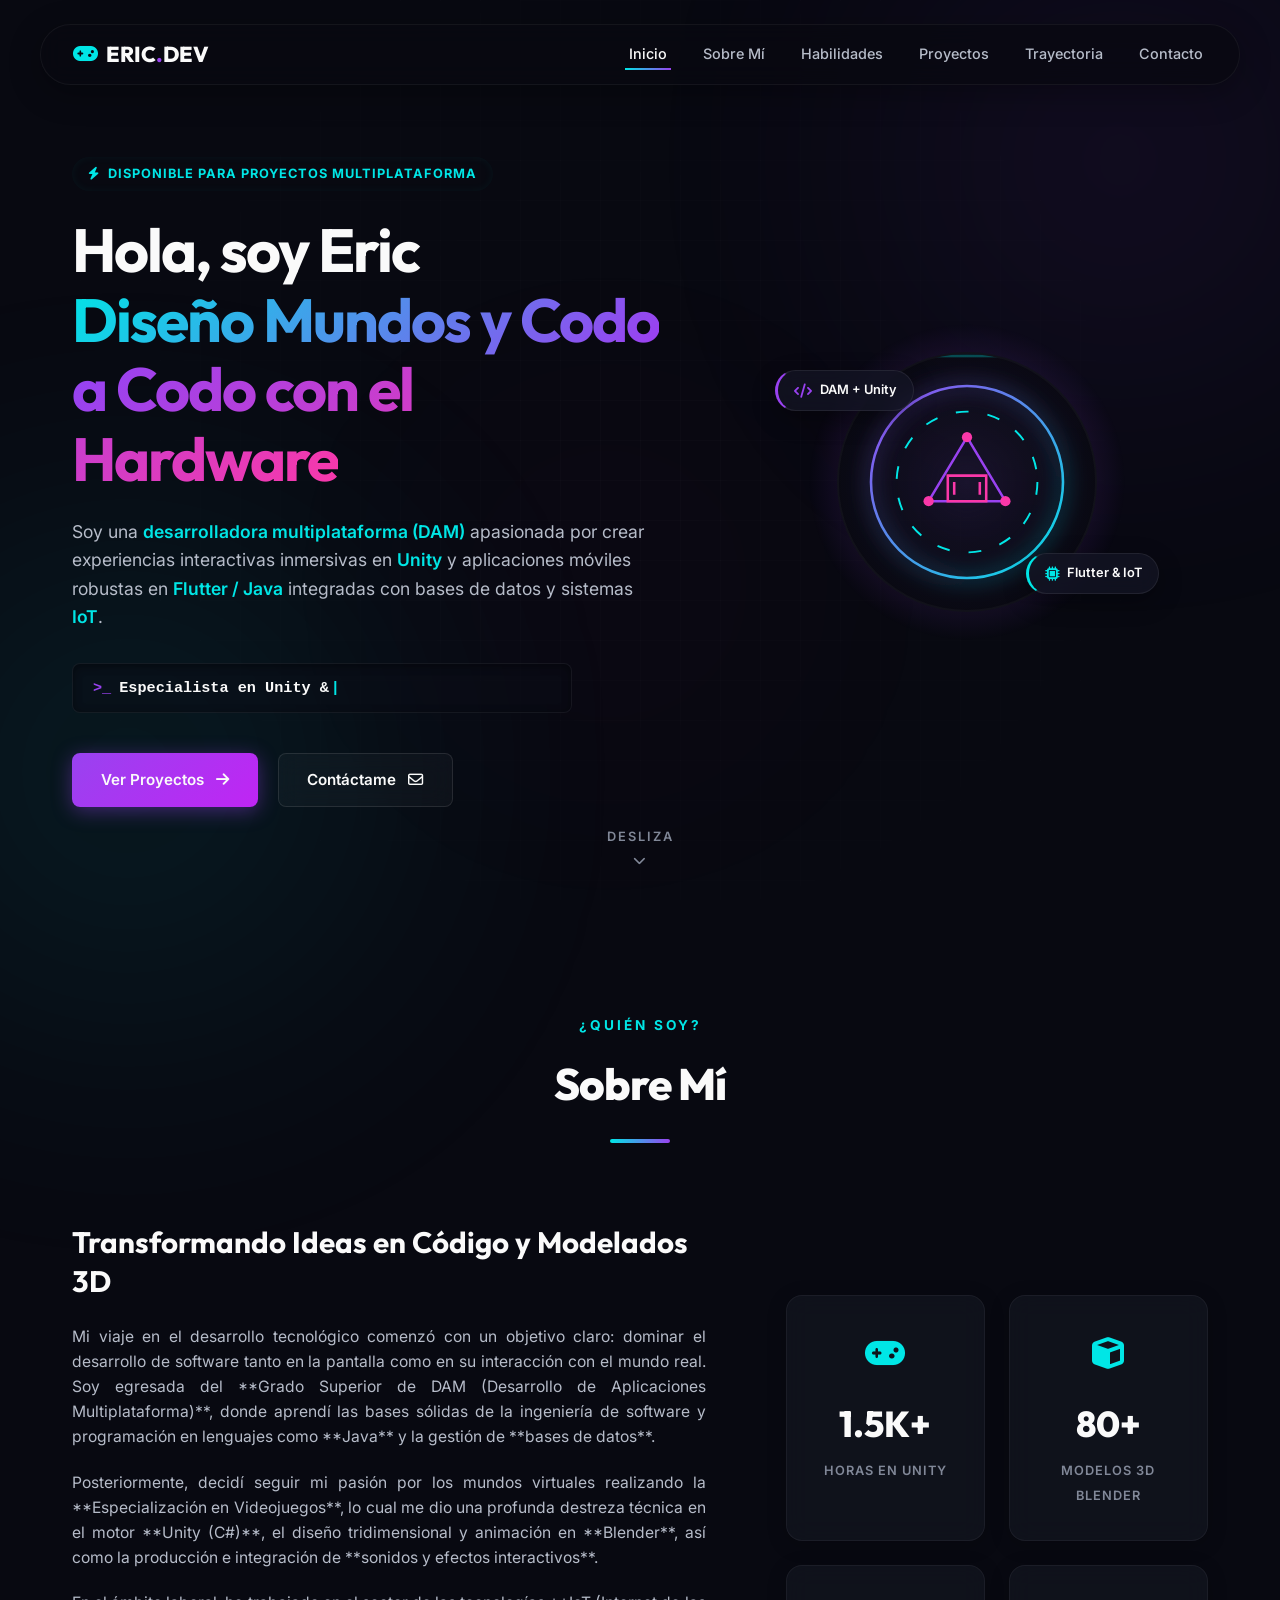
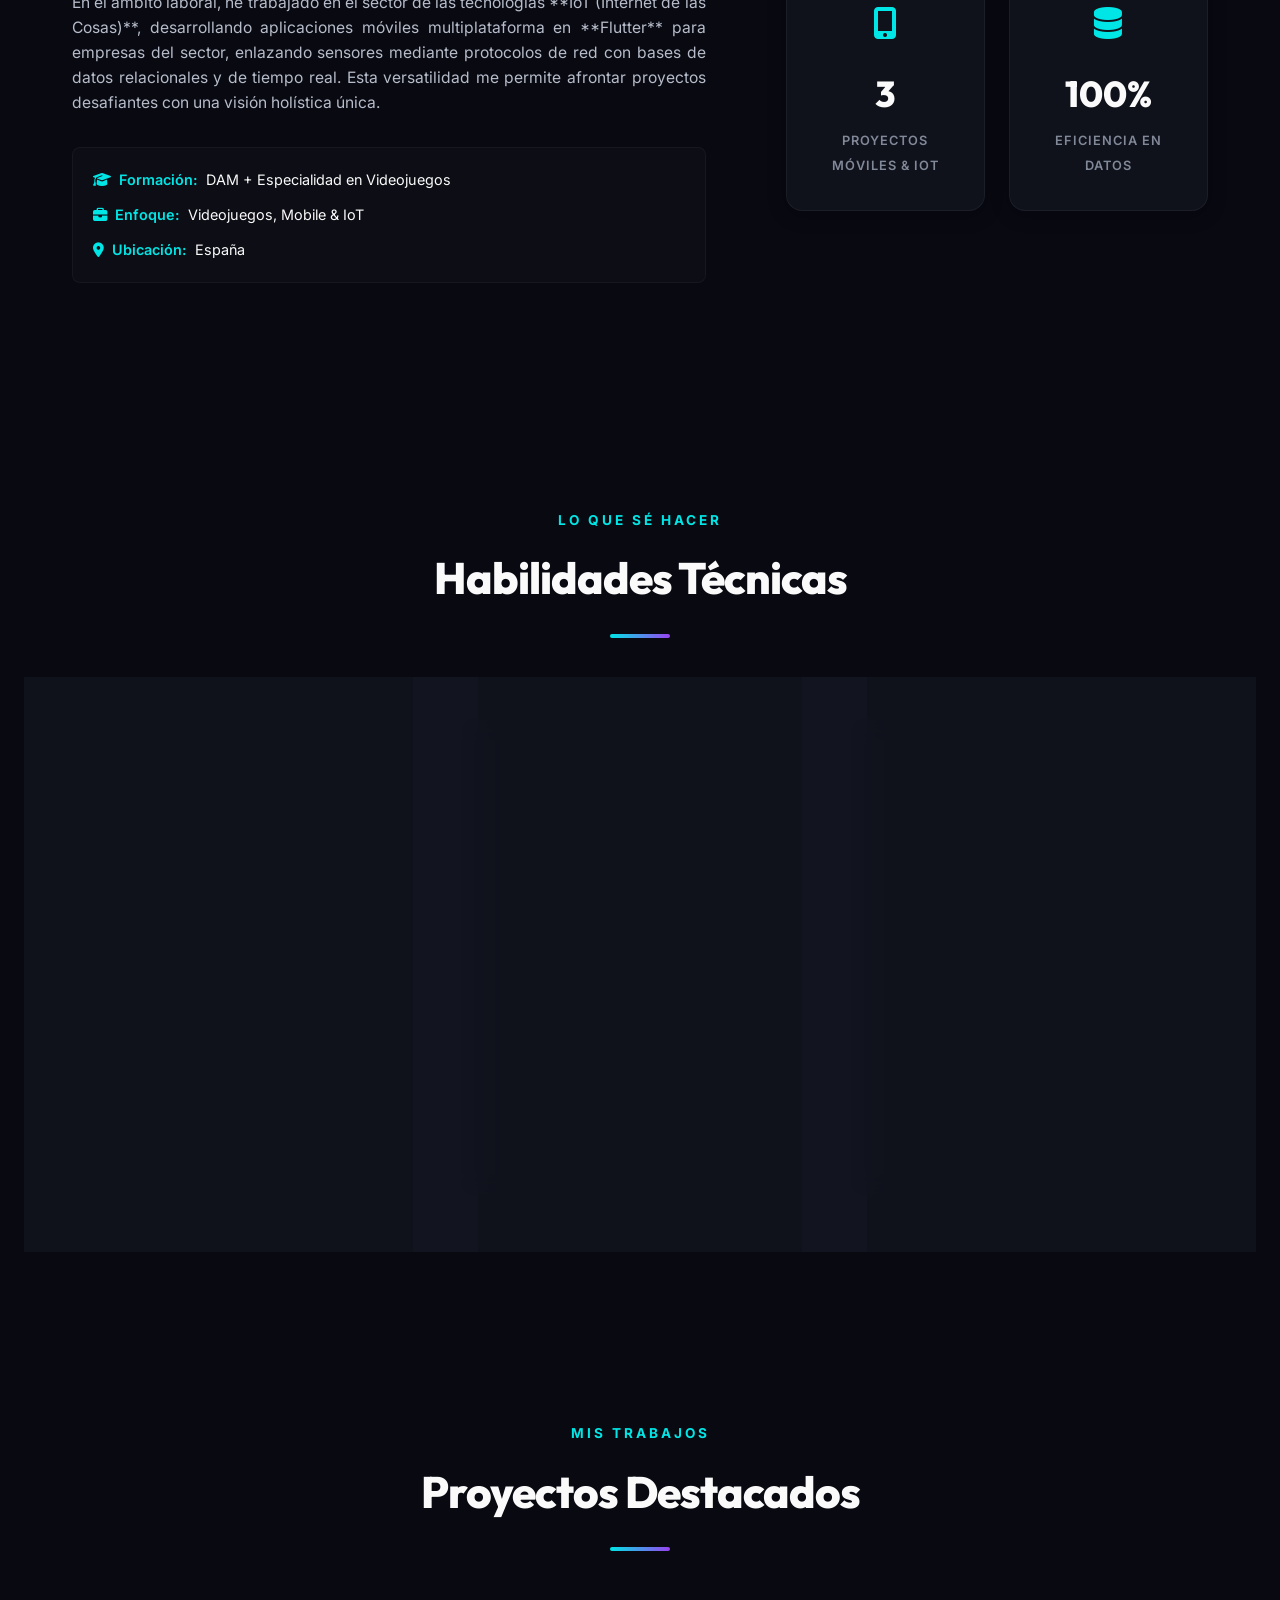
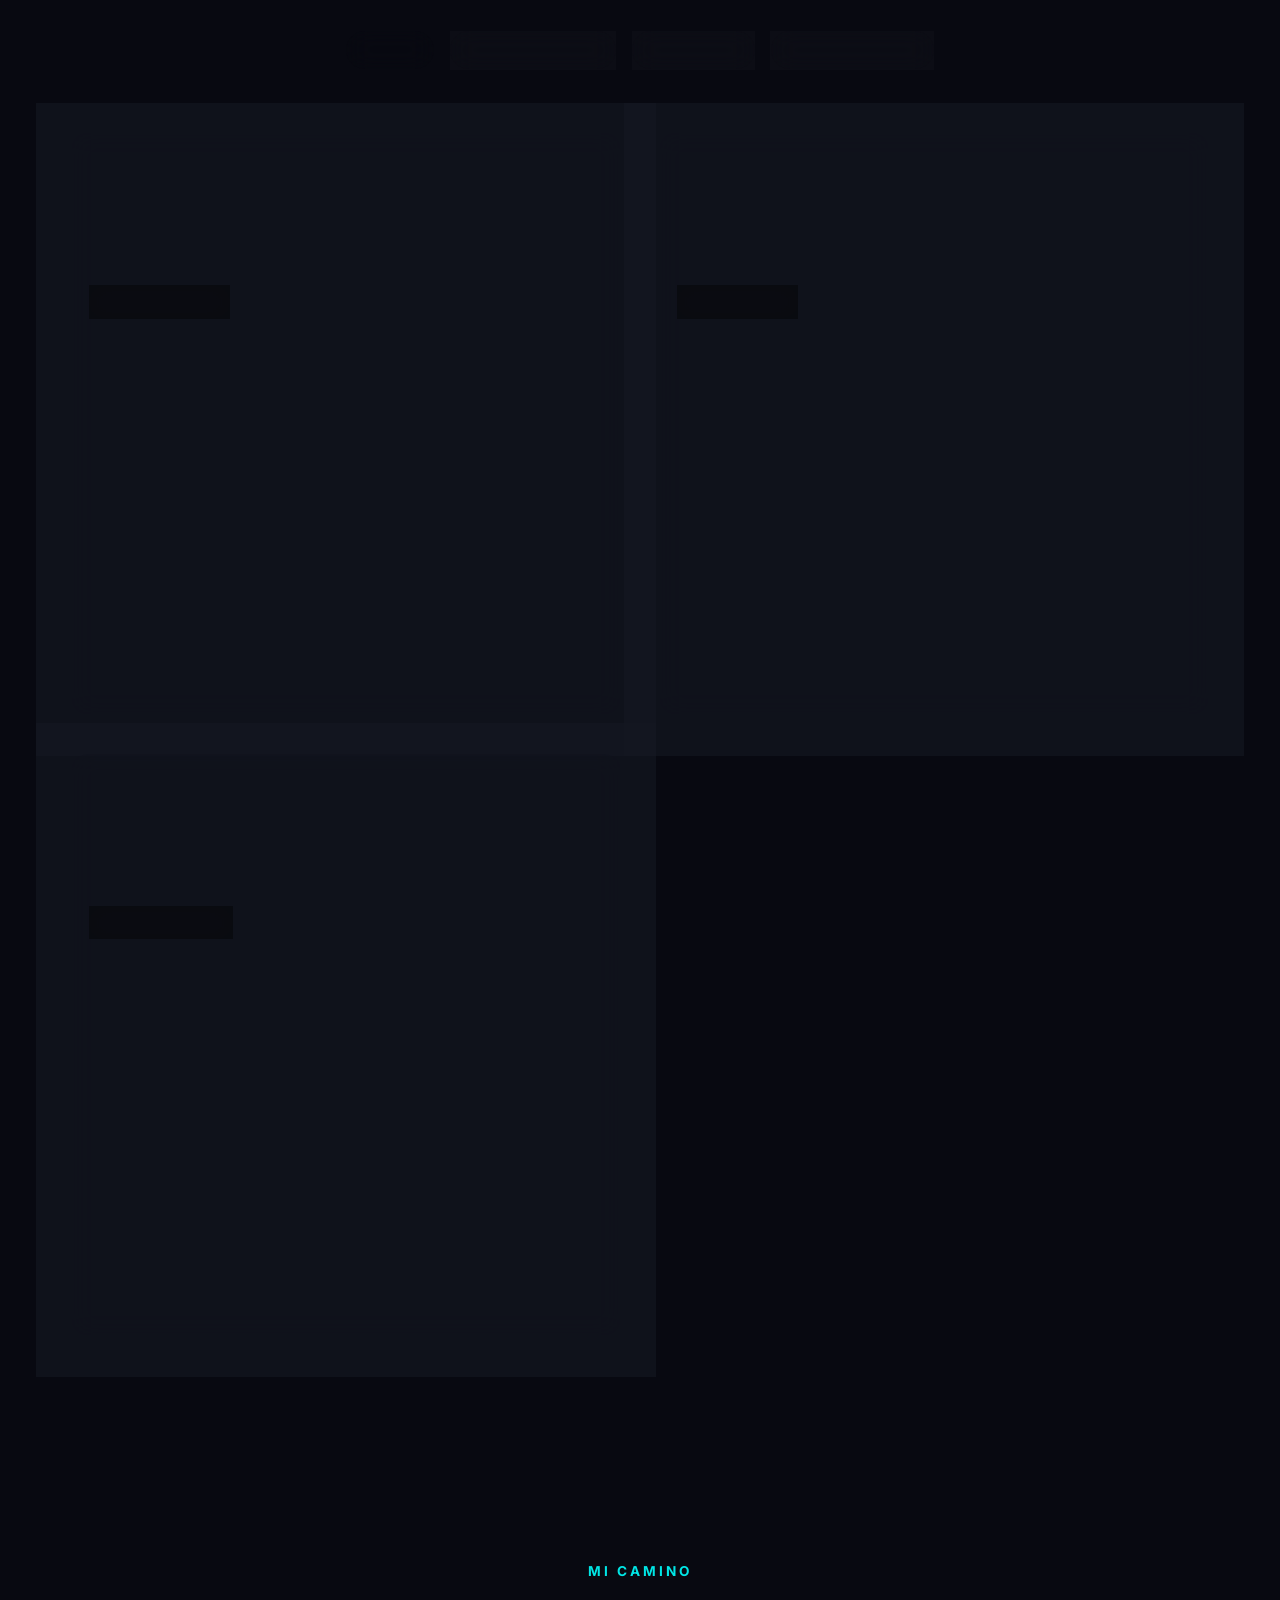
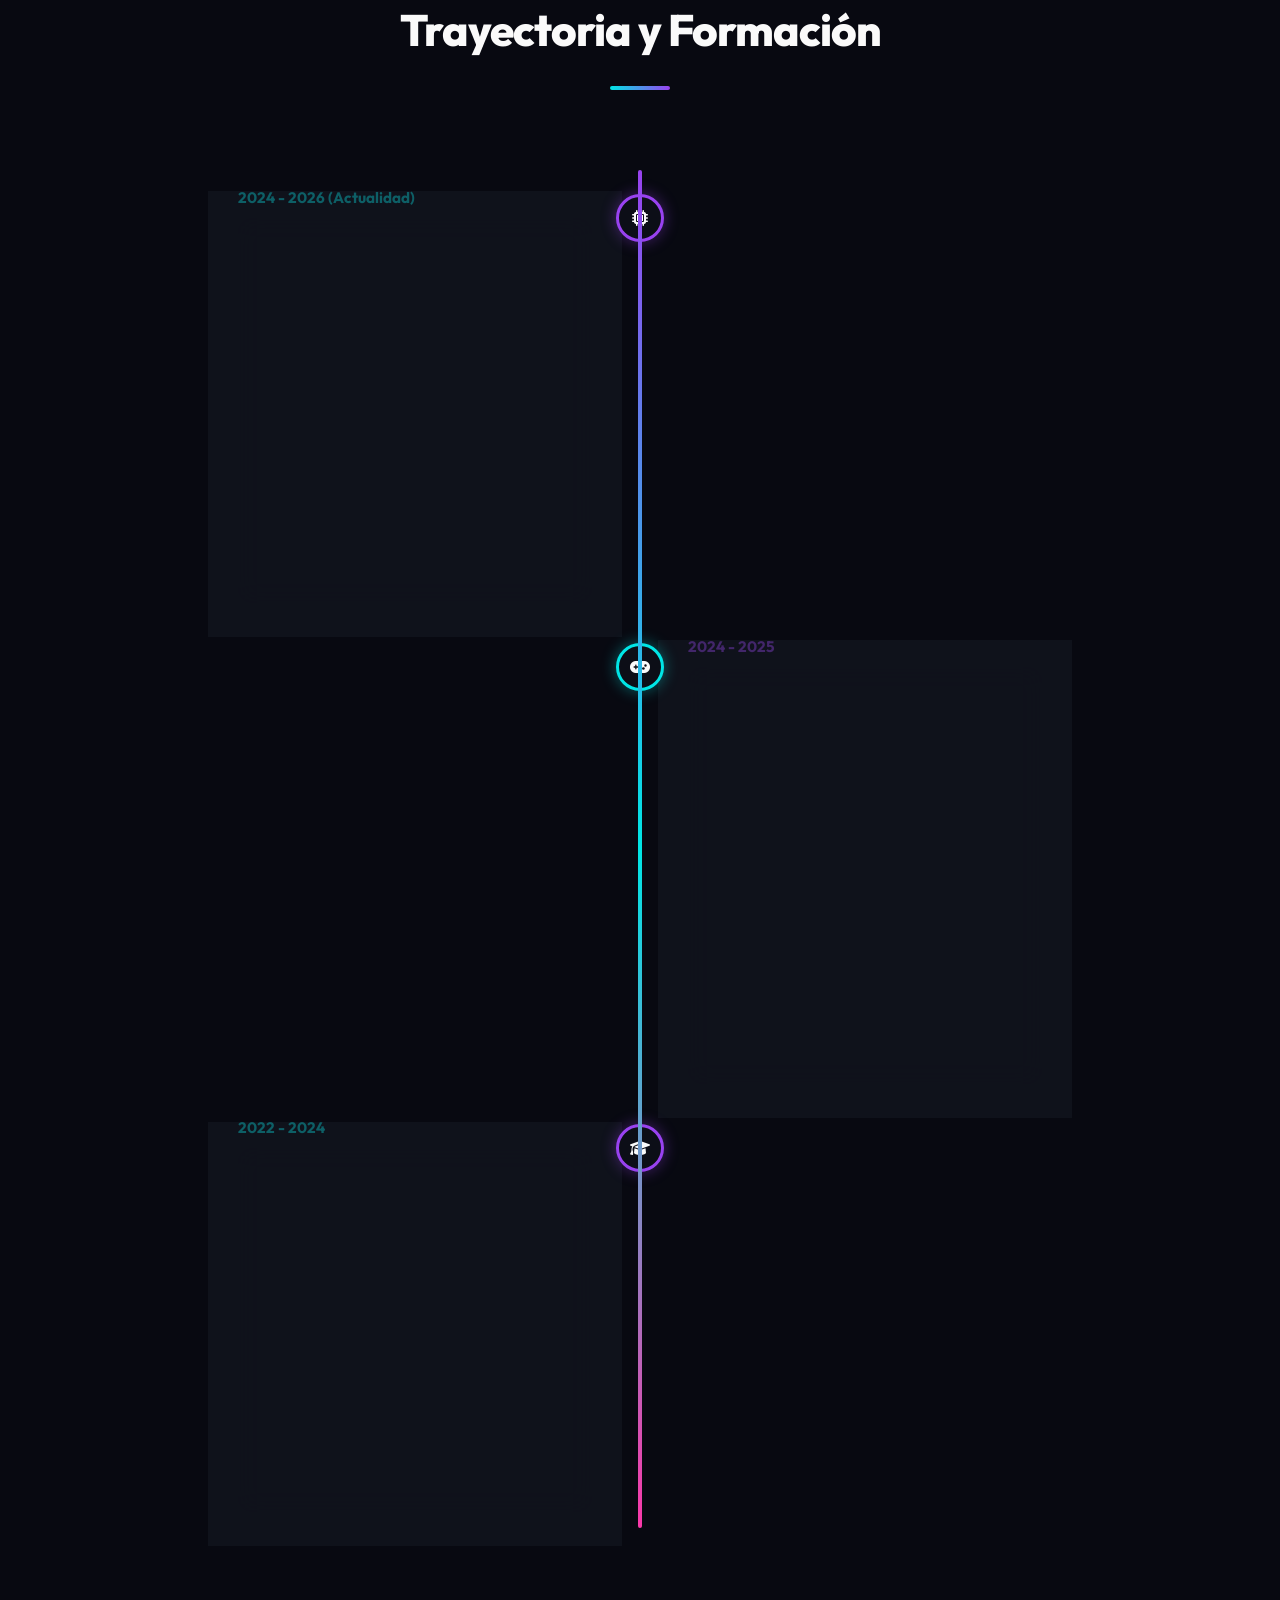
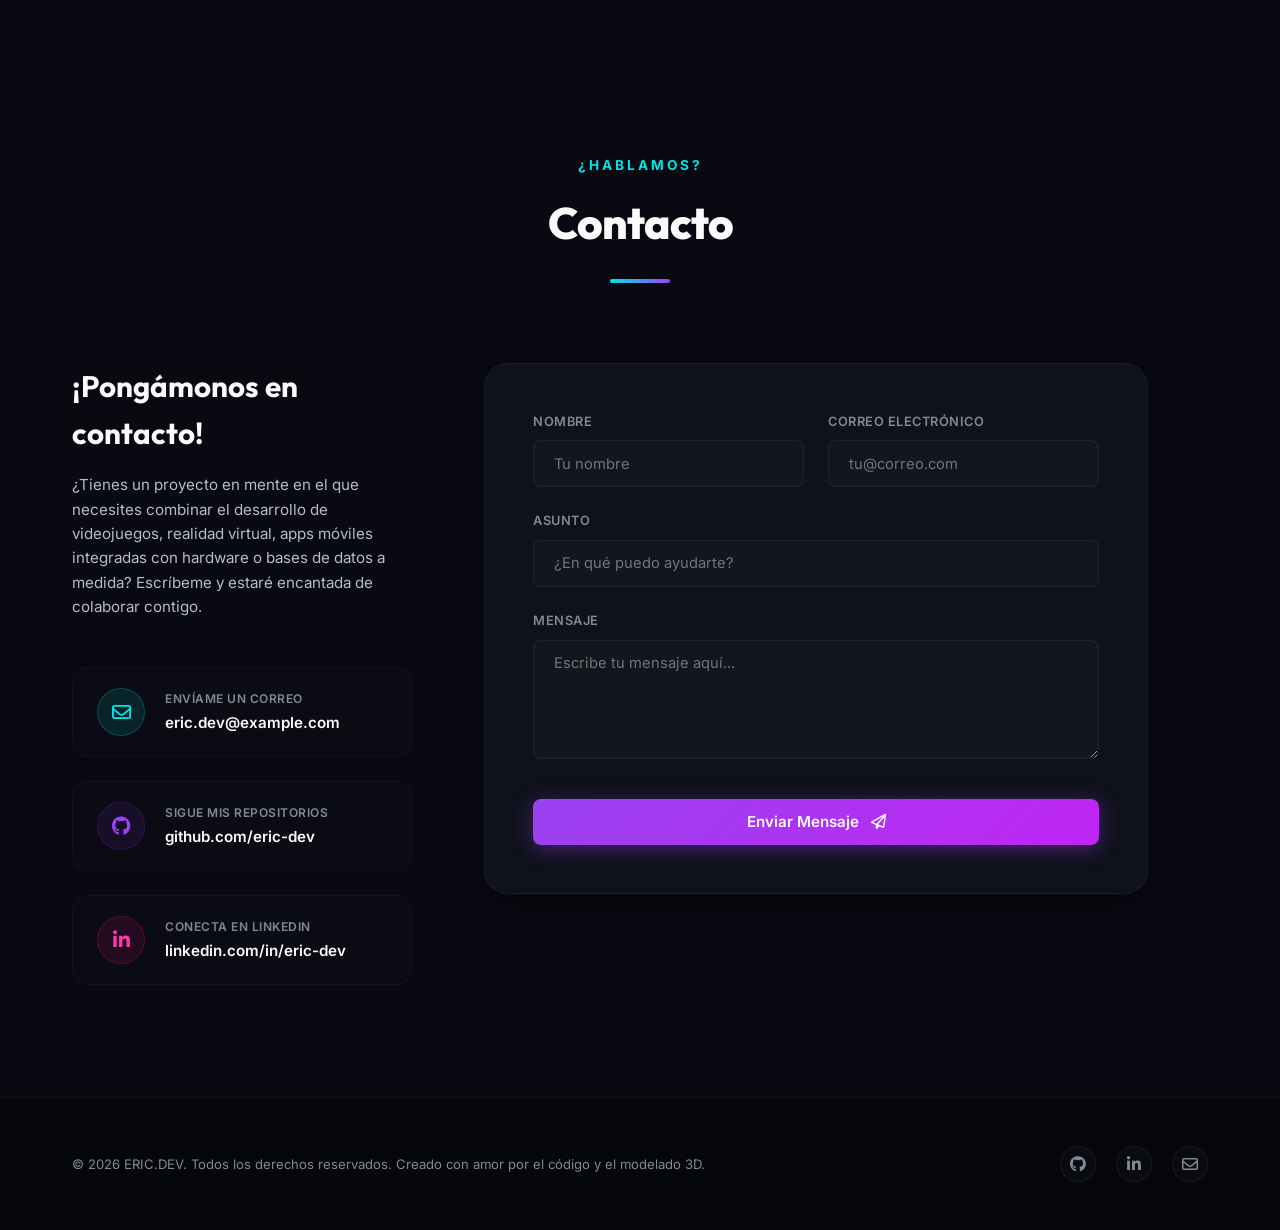
==== index.html @ f30bd3db "prueba1" ====
<!DOCTYPE html>
<html lang="es">
<head>
    <meta charset="UTF-8">
    <meta name="viewport" content="width=device-width, initial-scale=1.0">
    <title>Eric | Game Developer & Mobile Specialist</title>
    <meta name="description" content="Portafolio profesional de Eric. Especialista en Desarrollo de Videojuegos (Unity, Blender, Sonido), Aplicaciones Móviles (Flutter, Java, IoT) y Bases de Datos. Técnica DAM (Desarrollo de Aplicaciones Multiplataforma).">
    
    <!-- Open Graph para redes sociales / LinkedIn -->
    <meta property="og:title" content="Eric | Game Developer & Mobile Specialist">
    <meta property="og:description" content="Explora mi portafolio de videojuegos en Unity, aplicaciones móviles en Flutter, sistemas IoT y bases de datos. Graduada en DAM.">
    <meta property="og:type" content="website">
    
    <!-- Google Fonts: Outfit (títulos) e Inter (cuerpo) -->
    <link rel="preconnect" href="https://fonts.googleapis.com">
    <link rel="preconnect" href="https://fonts.gstatic.com" crossorigin>
    <link href="https://fonts.googleapis.com/css2?family=Inter:wght@300;400;500;600;700&family=Outfit:wght@400;500;600;700;800&display=swap" rel="stylesheet">
    
    <!-- FontAwesome para iconos modernos -->
    <link rel="stylesheet" href="https://cdnjs.cloudflare.com/ajax/libs/font-awesome/6.4.0/css/all.min.css">
    
    <!-- Estilos personalizados -->
    <link rel="stylesheet" href="style.css">
</head>
<body>

    <!-- Fondo de Cuadrícula Tecnológica y Resplandores Ambientales -->
    <div class="tech-grid-bg"></div>
    <div class="glow-orb orb-1"></div>
    <div class="glow-orb orb-2"></div>
    <div class="glow-orb orb-3"></div>

    <!-- HEADER / NAVEGACIÓN -->
    <header class="header">
        <div class="nav-container">
            <a href="#" class="logo">
                <span class="logo-icon"><i class="fa-solid fa-gamepad"></i></span>
                <span class="logo-text">ERIC<span class="accent-dot">.</span>DEV</span>
            </a>
            
            <nav class="nav-menu" id="nav-menu">
                <ul>
                    <li><a href="#inicio" class="nav-link active">Inicio</a></li>
                    <li><a href="#sobre-mi" class="nav-link">Sobre Mí</a></li>
                    <li><a href="#habilidades" class="nav-link">Habilidades</a></li>
                    <li><a href="#proyectos" class="nav-link">Proyectos</a></li>
                    <li><a href="#trayectoria" class="nav-link">Trayectoria</a></li>
                    <li><a href="#contacto" class="nav-link">Contacto</a></li>
                </ul>
            </nav>

            <button class="menu-toggle" id="menu-toggle" aria-label="Abrir menú de navegación">
                <i class="fa-solid fa-bars-staggered"></i>
            </button>
        </div>
    </header>

    <main>
        <!-- SECCIÓN HERO -->
        <section id="inicio" class="hero-section">
            <div class="container hero-container">
                <div class="hero-content">
                    <span class="hero-tagline"><i class="fa-solid fa-bolt"></i> Disponible para Proyectos Multiplataforma</span>
                    <h1 class="hero-title">
                        Hola, soy Eric<br>
                        <span class="text-gradient">Diseño Mundos y Codo a Codo con el Hardware</span>
                    </h1>
                    <p class="hero-subtitle">
                        Soy una <span class="highlight-text">desarrolladora multiplataforma (DAM)</span> apasionada por crear experiencias interactivas inmersivas en <span class="highlight-text">Unity</span> y aplicaciones móviles robustas en <span class="highlight-text">Flutter / Java</span> integradas con bases de datos y sistemas <span class="highlight-text">IoT</span>.
                    </p>
                    <div class="typing-container">
                        <span class="typing-prefix">>_ </span>
                        <span class="typing-text" id="typing-text"></span><span class="typing-cursor">|</span>
                    </div>
                    <div class="hero-buttons">
                        <a href="#proyectos" class="btn btn-primary">
                            <span>Ver Proyectos</span>
                            <i class="fa-solid fa-arrow-right"></i>
                        </a>
                        <a href="#contacto" class="btn btn-secondary">
                            <span>Contáctame</span>
                            <i class="fa-regular fa-envelope"></i>
                        </a>
                    </div>
                </div>
                
                <div class="hero-visual">
                    <div class="avatar-glow-container">
                        <!-- Representación digital interactiva 3D/SVG en lugar de imagen vacía -->
                        <div class="interactive-hologram">
                            <svg class="hologram-svg" viewBox="0 0 200 200" xmlns="http://www.w3.org/2000/svg">
                                <defs>
                                    <linearGradient id="glowGrad1" x1="0%" y1="0%" x2="100%" y2="100%">
                                        <stop offset="0%" stop-color="var(--color-primary)" />
                                        <stop offset="100%" stop-color="var(--color-secondary)" />
                                    </linearGradient>
                                    <filter id="glowFilter" x="-20%" y="-20%" width="140%" height="140%">
                                        <feGaussianBlur stdDeviation="8" result="blur" />
                                        <feComposite in="SourceGraphic" in2="blur" operator="over" />
                                    </filter>
                                </defs>
                                <circle cx="100" cy="100" r="75" fill="none" stroke="url(#glowGrad1)" stroke-width="2" filter="url(#glowFilter)" class="holo-circle holo-outer" />
                                <circle cx="100" cy="100" r="55" fill="none" stroke="var(--color-secondary)" stroke-dasharray="10, 15" stroke-width="1.5" class="holo-circle holo-mid" />
                                <polygon points="100,65 130,115 70,115" fill="none" stroke="var(--color-primary)" stroke-width="2" class="holo-shape holo-triangle" />
                                <g transform="translate(100,105)" class="holo-inner-icon">
                                    <path d="M-15,-10 L15,-10 L15,10 L-15,10 Z M-10,-5 L-10,5 M10,-5 L10,5" fill="none" stroke="var(--color-accent)" stroke-width="2"/>
                                </g>
                                <circle cx="100" cy="65" r="4" fill="var(--color-accent)" class="holo-node node-t" />
                                <circle cx="130" cy="115" r="4" fill="var(--color-accent)" class="holo-node node-r" />
                                <circle cx="70" cy="115" r="4" fill="var(--color-accent)" class="holo-node node-l" />
                            </svg>
                            <div class="hologram-scanline"></div>
                        </div>
                        <div class="avatar-badge font-dev">
                            <span class="badge-icon"><i class="fa-solid fa-code"></i></span>
                            <span class="badge-text">DAM + Unity</span>
                        </div>
                        <div class="avatar-badge font-iot">
                            <span class="badge-icon"><i class="fa-solid fa-microchip"></i></span>
                            <span class="badge-text">Flutter & IoT</span>
                        </div>
                    </div>
                </div>
            </div>
            <div class="scroll-down">
                <a href="#sobre-mi" aria-label="Ir a la sección Sobre Mí">
                    <span>Desliza</span>
                    <i class="fa-solid fa-chevron-down bounce"></i>
                </a>
            </div>
        </section>

        <!-- SECCIÓN SOBRE MÍ -->
        <section id="sobre-mi" class="about-section">
            <div class="container">
                <div class="section-header">
                    <span class="section-subtitle">¿Quién soy?</span>
                    <h2 class="section-title">Sobre Mí</h2>
                    <div class="title-underline"></div>
                </div>
                
                <div class="about-grid">
                    <div class="about-info">
                        <h3 class="about-heading">Transformando Ideas en Código y Modelados 3D</h3>
                        <p class="about-text">
                            Mi viaje en el desarrollo tecnológico comenzó con un objetivo claro: dominar el desarrollo de software tanto en la pantalla como en su interacción con el mundo real. Soy egresada del **Grado Superior de DAM (Desarrollo de Aplicaciones Multiplataforma)**, donde aprendí las bases sólidas de la ingeniería de software y programación en lenguajes como **Java** y la gestión de **bases de datos**.
                        </p>
                        <p class="about-text">
                            Posteriormente, decidí seguir mi pasión por los mundos virtuales realizando la **Especialización en Videojuegos**, lo cual me dio una profunda destreza técnica en el motor **Unity (C#)**, el diseño tridimensional y animación en **Blender**, así como la producción e integración de **sonidos y efectos interactivos**.
                        </p>
                        <p class="about-text">
                            En el ámbito laboral, he trabajado en el sector de las tecnologías **IoT (Internet de las Cosas)**, desarrollando aplicaciones móviles multiplataforma en **Flutter** para empresas del sector, enlazando sensores mediante protocolos de red con bases de datos relacionales y de tiempo real. Esta versatilidad me permite afrontar proyectos desafiantes con una visión holística única.
                        </p>
                        <div class="personal-details">
                            <div class="detail-item">
                                <span class="detail-label"><i class="fa-solid fa-graduation-cap"></i> Formación:</span>
                                <span class="detail-val">DAM + Especialidad en Videojuegos</span>
                            </div>
                            <div class="detail-item">
                                <span class="detail-label"><i class="fa-solid fa-briefcase"></i> Enfoque:</span>
                                <span class="detail-val">Videojuegos, Mobile & IoT</span>
                            </div>
                            <div class="detail-item">
                                <span class="detail-label"><i class="fa-solid fa-location-dot"></i> Ubicación:</span>
                                <span class="detail-val">España</span>
                            </div>
                        </div>
                    </div>
                    
                    <div class="about-stats-grid">
                        <div class="stat-card">
                            <div class="stat-icon"><i class="fa-solid fa-gamepad"></i></div>
                            <span class="stat-number" data-target="1500">1.5K+</span>
                            <span class="stat-label">Horas en Unity</span>
                        </div>
                        <div class="stat-card">
                            <div class="stat-icon"><i class="fa-solid fa-cube"></i></div>
                            <span class="stat-number" data-target="80">80+</span>
                            <span class="stat-label">Modelos 3D Blender</span>
                        </div>
                        <div class="stat-card">
                            <div class="stat-icon"><i class="fa-solid fa-mobile-screen-button"></i></div>
                            <span class="stat-number" data-target="3">3</span>
                            <span class="stat-label">Proyectos Móviles & IoT</span>
                        </div>
                        <div class="stat-card">
                            <div class="stat-icon"><i class="fa-solid fa-database"></i></div>
                            <span class="stat-number" data-target="100">100%</span>
                            <span class="stat-label">Eficiencia en Datos</span>
                        </div>
                    </div>
                </div>
            </div>
        </section>

        <!-- SECCIÓN HABILIDADES -->
        <section id="habilities" class="skills-section">
            <div class="container">
                <div class="section-header" id="habilidades">
                    <span class="section-subtitle">Lo que sé hacer</span>
                    <h2 class="section-title">Habilidades Técnicas</h2>
                    <div class="title-underline"></div>
                </div>

                <div class="skills-container-grid">
                    <!-- Categoría 1: Videojuegos -->
                    <div class="skills-category-card">
                        <div class="category-header">
                            <div class="category-icon"><i class="fa-solid fa-vr-cardboard"></i></div>
                            <h3 class="category-title">Videojuegos & 3D</h3>
                        </div>
                        <p class="category-desc">Creación de mundos interactivos, mecánicas en tiempo real y entornos inmersivos.</p>
                        <div class="skills-list">
                            <div class="skill-item">
                                <div class="skill-info">
                                    <span class="skill-name">Unity & C#</span>
                                    <span class="skill-pct">90%</span>
                                </div>
                                <div class="skill-bar-bg"><div class="skill-bar-fill" style="width: 90%;"></div></div>
                            </div>
                            <div class="skill-item">
                                <div class="skill-info">
                                    <span class="skill-name">Blender (Modelado & Texturas)</span>
                                    <span class="skill-pct">85%</span>
                                </div>
                                <div class="skill-bar-bg"><div class="skill-bar-fill" style="width: 85%;"></div></div>
                            </div>
                            <div class="skill-item">
                                <div class="skill-info">
                                    <span class="skill-name">Diseño de Sonido / SFX</span>
                                    <span class="skill-pct">75%</span>
                                </div>
                                <div class="skill-bar-bg"><div class="skill-bar-fill" style="width: 75%;"></div></div>
                            </div>
                            <div class="skill-item">
                                <div class="skill-info">
                                    <span class="skill-name">Físicas e Inteligencia Artificial</span>
                                    <span class="skill-pct">80%</span>
                                </div>
                                <div class="skill-bar-bg"><div class="skill-bar-fill" style="width: 80%;"></div></div>
                            </div>
                        </div>
                    </div>

                    <!-- Categoría 2: Mobile & IoT -->
                    <div class="skills-category-card">
                        <div class="category-header">
                            <div class="category-icon"><i class="fa-solid fa-microchip"></i></div>
                            <h3 class="category-title">Móvil, Multiplataforma e IoT</h3>
                        </div>
                        <p class="category-desc">Diseño de aplicaciones móviles fluidas y conexión de software con sensores de telemetría.</p>
                        <div class="skills-list">
                            <div class="skill-item">
                                <div class="skill-info">
                                    <span class="skill-name">Flutter & Dart</span>
                                    <span class="skill-pct">85%</span>
                                </div>
                                <div class="skill-bar-bg"><div class="skill-bar-fill" style="width: 85%;"></div></div>
                            </div>
                            <div class="skill-item">
                                <div class="skill-info">
                                    <span class="skill-name">Java SE / Android Nativo</span>
                                    <span class="skill-pct">80%</span>
                                </div>
                                <div class="skill-bar-bg"><div class="skill-bar-fill" style="width: 80%;"></div></div>
                            </div>
                            <div class="skill-item">
                                <div class="skill-info">
                                    <span class="skill-name">Sistemas y Protocolos IoT</span>
                                    <span class="skill-pct">80%</span>
                                </div>
                                <div class="skill-bar-bg"><div class="skill-bar-fill" style="width: 80%;"></div></div>
                            </div>
                            <div class="skill-item">
                                <div class="skill-info">
                                    <span class="skill-name">Consumo de APIs REST / Bluetooth</span>
                                    <span class="skill-pct">85%</span>
                                </div>
                                <div class="skill-bar-bg"><div class="skill-bar-fill" style="width: 85%;"></div></div>
                            </div>
                        </div>
                    </div>

                    <!-- Categoría 3: Backend & Data -->
                    <div class="skills-category-card">
                        <div class="category-header">
                            <div class="category-icon"><i class="fa-solid fa-database"></i></div>
                            <h3 class="category-title">Bases de Datos & Backend</h3>
                        </div>
                        <p class="category-desc">Gestión, estructuración y almacenamiento robusto de información a gran escala.</p>
                        <div class="skills-list">
                            <div class="skill-item">
                                <div class="skill-info">
                                    <span class="skill-name">SQL (MySQL, PostgreSQL, SQLite)</span>
                                    <span class="skill-pct">85%</span>
                                </div>
                                <div class="skill-bar-bg"><div class="skill-bar-fill" style="width: 85%;"></div></div>
                            </div>
                            <div class="skill-item">
                                <div class="skill-info">
                                    <span class="skill-name">NoSQL (Firebase, MongoDB)</span>
                                    <span class="skill-pct">75%</span>
                                </div>
                                <div class="skill-bar-bg"><div class="skill-bar-fill" style="width: 75%;"></div></div>
                            </div>
                            <div class="skill-item">
                                <div class="skill-info">
                                    <span class="skill-name">Arquitectura de Servidor (Java)</span>
                                    <span class="skill-pct">80%</span>
                                </div>
                                <div class="skill-bar-bg"><div class="skill-bar-fill" style="width: 80%;"></div></div>
                            </div>
                            <div class="skill-item">
                                <div class="skill-info">
                                    <span class="skill-name">Patrones de Diseño (DAM)</span>
                                    <span class="skill-pct">85%</span>
                                </div>
                                <div class="skill-bar-bg"><div class="skill-bar-fill" style="width: 85%;"></div></div>
                            </div>
                        </div>
                    </div>
                </div>
            </div>
        </section>

        <!-- SECCIÓN PROYECTOS (PORTAFOLIO) -->
        <section id="proyectos" class="projects-section">
            <div class="container">
                <div class="section-header">
                    <span class="section-subtitle">Mis trabajos</span>
                    <h2 class="section-title">Proyectos Destacados</h2>
                    <div class="title-underline"></div>
                </div>

                <!-- Filtros Interactivos -->
                <div class="projects-filters">
                    <button class="filter-btn active" data-filter="all">Todos</button>
                    <button class="filter-btn" data-filter="games">Videojuegos / 3D</button>
                    <button class="filter-btn" data-filter="mobile">Móvil & IoT</button>
                    <button class="filter-btn" data-filter="backend">Backend & Datos</button>
                </div>

                <!-- Grid de Proyectos -->
                <div class="projects-grid" id="projects-grid">
                    
                    <!-- Proyecto 1: Videojuego Unity -->
                    <div class="project-card" data-category="games">
                        <div class="project-media">
                            <div class="project-visual-placeholder neon-games-placeholder">
                                <i class="fa-solid fa-gamepad game-icon-glow"></i>
                                <div class="lines-bg"></div>
                            </div>
                            <div class="project-category-tag">Unity / Blender</div>
                        </div>
                        <div class="project-info">
                            <h3 class="project-title">Videojuego 3D (Proyecto Académico)</h3>
                            <p class="project-desc">
                                Aventura tridimensional interactiva desarrollada en clase durante mi especialización en videojuegos. Programación completa de lógicas en C#, físicas de personajes, diseño y modelado de assets low-poly optimizados en Blender, composición de sonidos e integración sonora inmersiva en Unity.
                            </p>
                            <div class="project-tags">
                                <span>Unity</span>
                                <span>C#</span>
                                <span>Blender 3D</span>
                                <span>Diseño de Sonido</span>
                            </div>
                            <div class="project-links">
                                <a href="#" class="project-link"><i class="fa-brands fa-github"></i> Código</a>
                                <a href="#" class="project-link"><i class="fa-solid fa-circle-play"></i> Jugar Demo</a>
                            </div>
                        </div>
                    </div>

                    <!-- Proyecto 2: Flutter IoT App -->
                    <div class="project-card" data-category="mobile">
                        <div class="project-media">
                            <div class="project-visual-placeholder neon-mobile-placeholder">
                                <i class="fa-solid fa-network-wired iot-icon-glow"></i>
                                <div class="lines-bg"></div>
                            </div>
                            <div class="project-category-tag">Flutter / IoT</div>
                        </div>
                        <div class="project-info">
                            <h3 class="project-title">Aplicaciones Móviles e IoT (Proyectos Profesionales)</h3>
                            <p class="project-desc">
                                Desarrollo y puesta en producción de soluciones móviles multiplataforma en Flutter para empresas relacionadas con el sector IoT. Conexión en tiempo real con hardware y sensores a través de protocolos de red (MQTT, HTTP, Bluetooth), telemetría interactiva y almacenamiento local optimizado.
                            </p>
                            <div class="project-tags">
                                <span>Flutter</span>
                                <span>Dart</span>
                                <span>IoT Integration</span>
                                <span>SQLite</span>
                                <span>Bases de Datos</span>
                            </div>
                            <div class="project-links">
                                <a href="#" class="project-link"><i class="fa-brands fa-github"></i> Repositorio</a>
                                <a href="#" class="project-link"><i class="fa-solid fa-mobile-screen"></i> Ver Detalles</a>
                            </div>
                        </div>
                    </div>

                    <!-- Proyecto 3: Java Server & DB -->
                    <div class="project-card" data-category="backend">
                        <div class="project-media">
                            <div class="project-visual-placeholder neon-backend-placeholder">
                                <i class="fa-solid fa-server db-icon-glow"></i>
                                <div class="lines-bg"></div>
                            </div>
                            <div class="project-category-tag">Java / SQL / DAM</div>
                        </div>
                        <div class="project-info">
                            <h3 class="project-title">Sistemas de Gestión Multiplataforma (Proyectos Académicos)</h3>
                            <p class="project-desc">
                                Sistemas y utilidades de backend programados en Java aplicando patrones de diseño de ingeniería de software estructurados durante el grado de DAM. Conexión robusta e integración de bases de datos relacionales SQL con modelado entidad-relación y consultas de alto rendimiento.
                            </p>
                            <div class="project-tags">
                                <span>Java SE</span>
                                <span>SQL / MySQL</span>
                                <span>Patrones de Diseño</span>
                                <span>DAO Architecture</span>
                            </div>
                            <div class="project-links">
                                <a href="#" class="project-link"><i class="fa-brands fa-github"></i> Código</a>
                                <a href="#" class="project-link"><i class="fa-solid fa-database"></i> Ver Base de Datos</a>
                            </div>
                        </div>
                    </div>
                </div>
            </div>
        </section>

        <!-- SECCIÓN TRAYECTORIA (EXPERIENCIA / EDUCACIÓN) -->
        <section id="trayectoria" class="timeline-section">
            <div class="container">
                <div class="section-header">
                    <span class="section-subtitle">Mi camino</span>
                    <h2 class="section-title">Trayectoria y Formación</h2>
                    <div class="title-underline"></div>
                </div>

                <div class="timeline">
                    <!-- Evento 1: IoT Developer -->
                    <div class="timeline-item left">
                        <div class="timeline-dot"><i class="fa-solid fa-microchip"></i></div>
                        <div class="timeline-date">2024 - 2026 (Actualidad)</div>
                        <div class="timeline-content">
                            <h3>Desarrolladora Mobile & IoT</h3>
                            <h4>Empresa del Sector IoT / Smart Systems</h4>
                            <p>
                                Encargada del diseño y programación de aplicaciones móviles de alta interactividad utilizando Flutter y Dart. Integración directa con hardware y placas de sensores IoT mediante Bluetooth Low Energy (BLE), protocolos MQTT y sockets TCP. Gestión de flujos de datos asíncronos persistidos en bases de datos SQLite y bases de datos relacionales, consolidando mi trayectoria desde 2024 a 2026.
                            </p>
                        </div>
                    </div>

                    <!-- Evento 2: Especialización Videojuegos -->
                    <div class="timeline-item right">
                        <div class="timeline-dot"><i class="fa-solid fa-gamepad"></i></div>
                        <div class="timeline-date">2024 - 2025</div>
                        <div class="timeline-content">
                            <h3>Especialización en Videojuegos</h3>
                            <h4>Curso de Especialización de Grado Superior</h4>
                            <p>
                                Formación avanzada enfocada en el diseño técnico y programación de videojuegos interactivos. Dominio del motor Unity, desarrollo en C# aplicando programación orientada a componentes, simulación de físicas y sistemas de audio. Modelado 3D optimizado para videojuegos (Low-Poly, Rigging y Animación básica) con Blender, comenzando mi inmersión en esta especialidad en 2024.
                            </p>
                        </div>
                    </div>

                    <!-- Evento 3: Grado DAM -->
                    <div class="timeline-item left">
                        <div class="timeline-dot"><i class="fa-solid fa-graduation-cap"></i></div>
                        <div class="timeline-date">2022 - 2024</div>
                        <div class="timeline-content">
                            <h3>Técnica Superior en DAM</h3>
                            <h4>Desarrollo de Aplicaciones Multiplataforma</h4>
                            <p>
                                Adquisición de sólidos cimientos de ingeniería de software, arquitectura de sistemas y patrones de diseño (MVC, DAO). Programación avanzada en Java, creación de interfaces de usuario interactivas, integración de bases de datos relacionales robustas (SQL) y modelado entidad-relación, finalizando mis estudios oficiales a mediados de 2024.
                            </p>
                        </div>
                    </div>
                </div>
            </div>
        </section>

        <!-- SECCIÓN CONTACTO -->
        <section id="contacto" class="contact-section">
            <div class="container">
                <div class="section-header">
                    <span class="section-subtitle">¿Hablamos?</span>
                    <h2 class="section-title">Contacto</h2>
                    <div class="title-underline"></div>
                </div>

                <div class="contact-grid">
                    <!-- Información de Contacto -->
                    <div class="contact-info-panel">
                        <h3 class="contact-heading">¡Pongámonos en contacto!</h3>
                        <p class="contact-text">
                            ¿Tienes un proyecto en mente en el que necesites combinar el desarrollo de videojuegos, realidad virtual, apps móviles integradas con hardware o bases de datos a medida? Escríbeme y estaré encantada de colaborar contigo.
                        </p>
                        
                        <div class="contact-details">
                            <div class="contact-card-item">
                                <div class="card-icon"><i class="fa-regular fa-envelope"></i></div>
                                <div class="card-content">
                                    <span class="card-label">Envíame un correo</span>
                                    <a href="mailto:eric.dev@example.com" class="card-value">eric.dev@example.com</a>
                                </div>
                            </div>
                            <div class="contact-card-item">
                                <div class="card-icon"><i class="fa-brands fa-github"></i></div>
                                <div class="card-content">
                                    <span class="card-label">Sigue mis repositorios</span>
                                    <a href="https://github.com" target="_blank" class="card-value">github.com/eric-dev</a>
                                </div>
                            </div>
                            <div class="contact-card-item">
                                <div class="card-icon"><i class="fa-brands fa-linkedin-in"></i></div>
                                <div class="card-content">
                                    <span class="card-label">Conecta en LinkedIn</span>
                                    <a href="https://linkedin.com" target="_blank" class="card-value">linkedin.com/in/eric-dev</a>
                                </div>
                            </div>
                        </div>
                    </div>

                    <!-- Formulario de Contacto -->
                    <div class="contact-form-panel">
                        <form id="contact-form" class="contact-form">
                            <div class="form-row-2">
                                <div class="form-group">
                                    <label for="name">Nombre</label>
                                    <input type="text" id="name" name="name" required placeholder="Tu nombre">
                                </div>
                                <div class="form-group">
                                    <label for="email">Correo Electrónico</label>
                                    <input type="email" id="email" name="email" required placeholder="tu@correo.com">
                                </div>
                            </div>
                            <div class="form-group">
                                <label for="subject">Asunto</label>
                                <input type="text" id="subject" name="subject" required placeholder="¿En qué puedo ayudarte?">
                            </div>
                            <div class="form-group">
                                <label for="message">Mensaje</label>
                                <textarea id="message" name="message" rows="5" required placeholder="Escribe tu mensaje aquí..."></textarea>
                            </div>
                            
                            <button type="submit" class="btn btn-primary btn-submit" id="btn-submit">
                                <span>Enviar Mensaje</span>
                                <i class="fa-regular fa-paper-plane"></i>
                            </button>
                            
                            <div class="form-feedback" id="form-feedback"></div>
                        </form>
                    </div>
                </div>
            </div>
        </section>
    </main>

    <!-- FOOTER -->
    <footer class="footer">
        <div class="container footer-container">
            <p class="copyright">&copy; 2026 ERIC.DEV. Todos los derechos reservados. Creado con amor por el código y el modelado 3D.</p>
            <div class="footer-socials">
                <a href="https://github.com" target="_blank" aria-label="GitHub"><i class="fa-brands fa-github"></i></a>
                <a href="https://linkedin.com" target="_blank" aria-label="LinkedIn"><i class="fa-brands fa-linkedin-in"></i></a>
                <a href="mailto:eric.dev@example.com" aria-label="Email"><i class="fa-regular fa-envelope"></i></a>
            </div>
        </div>
    </footer>

    <!-- Scripts JavaScript -->
    <script src="script.js"></script>
</body>
</html>
---- style.css ----
/* ==========================================================================
   SISTEMA DE DISEÑO & VARIABLES DE ESTILO (THEME: CYBER-GLOW DEEP SPACE)
   ========================================================================== */
:root {
    /* Paleta de Colores HSL Premium */
    --color-bg-darker: hsl(233, 35%, 5%);
    --color-bg-deep: hsl(233, 30%, 7%);
    --color-bg-card: hsla(233, 25%, 11%, 0.65);
    --color-bg-nav: hsla(233, 35%, 5%, 0.75);
    
    --color-primary: hsl(270, 85%, 60%);        /* Violeta Eléctrico */
    --color-primary-glow: hsla(270, 85%, 60%, 0.4);
    --color-secondary: hsl(180, 100%, 45%);     /* Cian Neón */
    --color-secondary-glow: hsla(180, 100%, 45%, 0.4);
    --color-accent: hsl(325, 95%, 60%);          /* Rosa Neón */
    
    --color-text-white: hsl(0, 0%, 98%);
    --color-text-silver: hsl(220, 15%, 75%);
    --color-text-muted: hsl(220, 10%, 55%);
    --color-border: hsla(220, 20%, 30%, 0.25);
    --color-border-glow: hsla(180, 100%, 45%, 0.25);

    /* Tipografías */
    --font-heading: 'Outfit', sans-serif;
    --font-body: 'Inter', sans-serif;

    /* Efectos & Bordes */
    --glass-blur: blur(12px);
    --border-radius-sm: 8px;
    --border-radius-md: 16px;
    --border-radius-lg: 24px;
    --transition-smooth: all 0.4s cubic-bezier(0.25, 0.8, 0.25, 1);
    
    /* Configuración de Ancho Máximo */
    --max-width: 1200px;
}

/* ==========================================================================
   RESET & ESTILOS BASE
   ========================================================================== */
* {
    box-sizing: border-box;
    margin: 0;
    padding: 0;
}

html {
    scroll-behavior: smooth;
    font-size: 16px;
}

body {
    background-color: var(--color-bg-darker);
    color: var(--color-text-silver);
    font-family: var(--font-body);
    line-height: 1.6;
    overflow-x: hidden;
    position: relative;
}

h1, h2, h3, h4 {
    font-family: var(--font-heading);
    color: var(--color-text-white);
    font-weight: 700;
}

a {
    color: inherit;
    text-decoration: none;
    transition: var(--transition-smooth);
}

ul {
    list-style: none;
}

img {
    max-width: 100%;
    height: auto;
    display: block;
}

input, textarea, button {
    font-family: inherit;
}

/* Scrollbar Personalizado */
::-webkit-scrollbar {
    width: 8px;
}
::-webkit-scrollbar-track {
    background: var(--color-bg-darker);
}
::-webkit-scrollbar-thumb {
    background: hsla(270, 85%, 60%, 0.3);
    border-radius: 4px;
    border: 2px solid var(--color-bg-darker);
    transition: var(--transition-smooth);
}
::-webkit-scrollbar-thumb:hover {
    background: var(--color-primary);
}

/* ==========================================================================
   FONDOS EFECTO TECNOLÓGICO & ORBES DE GLOW
   ========================================================================== */
.tech-grid-bg {
    position: fixed;
    top: 0;
    left: 0;
    width: 100vw;
    height: 100vh;
    background-size: 40px 40px;
    background-image: 
        linear-gradient(to right, rgba(255, 255, 255, 0.015) 1px, transparent 1px),
        linear-gradient(to bottom, rgba(255, 255, 255, 0.015) 1px, transparent 1px);
    z-index: -10;
    pointer-events: none;
    mask-image: radial-gradient(circle at center, black, transparent 95%);
    -webkit-mask-image: radial-gradient(circle at center, black, transparent 95%);
}

.glow-orb {
    position: fixed;
    border-radius: 50%;
    filter: blur(140px);
    z-index: -9;
    opacity: 0.45;
    pointer-events: none;
    animation: floatOrb 20s infinite alternate ease-in-out;
}

.orb-1 {
    width: 45vw;
    height: 45vw;
    background: radial-gradient(circle, var(--color-primary-glow) 0%, transparent 70%);
    top: -10vw;
    right: -10vw;
    animation-delay: 0s;
}

.orb-2 {
    width: 50vw;
    height: 50vw;
    background: radial-gradient(circle, var(--color-secondary-glow) 0%, transparent 70%);
    bottom: -15vw;
    left: -15vw;
    animation-delay: -5s;
}

.orb-3 {
    width: 35vw;
    height: 35vw;
    background: radial-gradient(circle, hsla(325, 95%, 60%, 0.15) 0%, transparent 70%);
    top: 40vh;
    left: 30vw;
    animation-delay: -10s;
}

@keyframes floatOrb {
    0% {
        transform: translate(0, 0) scale(1);
    }
    100% {
        transform: translate(4vw, -6vw) scale(1.1);
    }
}

/* ==========================================================================
   COMPONENTES GENÉRICOS (BOTONES, GRADIENTES, CONTENEDORES)
   ========================================================================== */
.container {
    max-width: var(--max-width);
    margin: 0 auto;
    padding: 0 2rem;
}

.text-gradient {
    background: linear-gradient(135deg, var(--color-secondary) 0%, var(--color-primary) 50%, var(--color-accent) 100%);
    -webkit-background-clip: text;
    -webkit-text-fill-color: transparent;
    background-clip: text;
}

.highlight-text {
    color: var(--color-secondary);
    font-weight: 600;
}

/* Botones de Estilo Gamer/Cyber */
.btn {
    display: inline-flex;
    align-items: center;
    justify-content: center;
    gap: 0.75rem;
    padding: 0.85rem 1.8rem;
    font-size: 0.95rem;
    font-weight: 600;
    border-radius: var(--border-radius-sm);
    cursor: pointer;
    position: relative;
    overflow: hidden;
    transition: var(--transition-smooth);
}

.btn-primary {
    background: linear-gradient(135deg, var(--color-primary) 0%, hsl(285, 90%, 55%) 100%);
    color: var(--color-text-white);
    border: none;
    box-shadow: 0 4px 20px var(--color-primary-glow);
}

.btn-primary::before {
    content: '';
    position: absolute;
    top: 0;
    left: -100%;
    width: 100%;
    height: 100%;
    background: linear-gradient(90deg, transparent, rgba(255, 255, 255, 0.25), transparent);
    transition: 0.5s;
}

.btn-primary:hover {
    transform: translateY(-3px);
    box-shadow: 0 8px 30px hsla(270, 85%, 60%, 0.6);
}

.btn-primary:hover::before {
    left: 100%;
}

.btn-secondary {
    background: rgba(255, 255, 255, 0.03);
    color: var(--color-text-white);
    border: 1px solid rgba(255, 255, 255, 0.1);
    backdrop-filter: var(--glass-blur);
}

.btn-secondary:hover {
    background: rgba(255, 255, 255, 0.08);
    border-color: var(--color-secondary);
    transform: translateY(-3px);
    box-shadow: 0 4px 15px var(--color-secondary-glow);
}

/* Secciones */
section {
    padding: 7rem 0;
}

.section-header {
    text-align: center;
    margin-bottom: 5rem;
    position: relative;
}

.section-subtitle {
    display: inline-block;
    font-family: var(--font-body);
    font-size: 0.85rem;
    font-weight: 700;
    text-transform: uppercase;
    letter-spacing: 3px;
    color: var(--color-secondary);
    margin-bottom: 0.75rem;
}

.section-title {
    font-size: 2.75rem;
    font-weight: 800;
    letter-spacing: -1px;
}

.title-underline {
    width: 60px;
    height: 4px;
    background: linear-gradient(90deg, var(--color-secondary), var(--color-primary));
    margin: 1.25rem auto 0;
    border-radius: 2px;
}

/* ==========================================================================
   HEADER / NAVEGACIÓN FLOTANTE (GLASSMORPHISM)
   ========================================================================== */
.header {
    position: fixed;
    top: 1.5rem;
    left: 0;
    width: 100%;
    z-index: 100;
    transition: var(--transition-smooth);
}

.nav-container {
    max-width: var(--max-width);
    margin: 0 auto;
    padding: 0.75rem 2rem;
    background: var(--color-bg-nav);
    backdrop-filter: var(--glass-blur);
    border: 1px solid rgba(255, 255, 255, 0.05);
    border-radius: 50px;
    display: flex;
    justify-content: space-between;
    align-items: center;
    box-shadow: 0 8px 32px rgba(0, 0, 0, 0.3);
    transition: var(--transition-smooth);
}

/* Logo */
.logo {
    display: flex;
    align-items: center;
    gap: 0.5rem;
    font-family: var(--font-heading);
    font-weight: 800;
    font-size: 1.35rem;
    color: var(--color-text-white);
}

.logo-icon {
    color: var(--color-secondary);
    font-size: 1.25rem;
    animation: pulseIcon 2s infinite alternate;
}

@keyframes pulseIcon {
    0% { transform: scale(1); filter: drop-shadow(0 0 2px var(--color-secondary-glow)); }
    100% { transform: scale(1.15); filter: drop-shadow(0 0 8px var(--color-secondary)); }
}

.accent-dot {
    color: var(--color-primary);
}

/* Menú */
.nav-menu ul {
    display: flex;
    gap: 1.75rem;
}

.nav-link {
    font-size: 0.9rem;
    font-weight: 500;
    color: var(--color-text-silver);
    padding: 0.5rem 0.25rem;
    position: relative;
}

.nav-link:hover, .nav-link.active {
    color: var(--color-text-white);
}

.nav-link::after {
    content: '';
    position: absolute;
    bottom: 0;
    left: 0;
    width: 0;
    height: 2px;
    background: linear-gradient(90deg, var(--color-secondary), var(--color-primary));
    transition: var(--transition-smooth);
}

.nav-link:hover::after, .nav-link.active::after {
    width: 100%;
}

.menu-toggle {
    display: none;
    background: none;
    border: none;
    color: var(--color-text-white);
    font-size: 1.35rem;
    cursor: pointer;
}

/* Modificación de Nav al Scroll */
.header-scrolled .nav-container {
    padding: 0.5rem 2rem;
    background: hsl(233, 40%, 4%);
    border-color: rgba(255, 255, 255, 0.08);
}

/* ==========================================================================
   SECCIÓN HERO & AVATAR HOLOGRÁFICO
   ========================================================================== */
.hero-section {
    min-height: 100vh;
    display: flex;
    align-items: center;
    position: relative;
    padding-top: 8rem;
    padding-bottom: 4rem;
}

.hero-container {
    display: grid;
    grid-template-columns: 1.1fr 0.9fr;
    gap: 4rem;
    align-items: center;
}

.hero-tagline {
    display: inline-flex;
    align-items: center;
    gap: 0.5rem;
    background: rgba(180, 100%, 45%, 0.1);
    border: 1px solid rgba(180, 100%, 45%, 0.25);
    color: var(--color-secondary);
    padding: 0.4rem 1rem;
    font-size: 0.8rem;
    font-weight: 700;
    border-radius: 50px;
    text-transform: uppercase;
    letter-spacing: 1px;
    margin-bottom: 1.5rem;
    box-shadow: inset 0 0 10px rgba(0, 255, 240, 0.05);
}

.hero-title {
    font-size: 3.8rem;
    line-height: 1.15;
    margin-bottom: 1.5rem;
    letter-spacing: -2px;
}

.hero-subtitle {
    font-size: 1.1rem;
    color: var(--color-text-silver);
    margin-bottom: 2rem;
    max-width: 580px;
}

/* Contenedor de Escritura Interactiva (Terminal) */
.typing-container {
    background: rgba(10, 12, 22, 0.5);
    border: 1px solid rgba(255, 255, 255, 0.05);
    border-radius: var(--border-radius-sm);
    padding: 0.75rem 1.25rem;
    margin-bottom: 2.5rem;
    max-width: 500px;
    display: flex;
    align-items: center;
    font-family: 'Courier New', Courier, monospace;
    font-size: 0.95rem;
    color: var(--color-secondary);
    box-shadow: inset 0 2px 10px rgba(0, 0, 0, 0.4);
}

.typing-prefix {
    color: var(--color-primary);
    font-weight: 700;
    margin-right: 0.5rem;
}

.typing-text {
    color: var(--color-text-white);
    font-weight: 600;
}

.typing-cursor {
    animation: blink 0.7s infinite;
    color: var(--color-secondary);
    font-weight: 700;
    margin-left: 2px;
}

@keyframes blink {
    0%, 100% { opacity: 0; }
    50% { opacity: 1; }
}

.hero-buttons {
    display: flex;
    gap: 1.25rem;
}

/* Avatar Visual con Holograma SVG */
.hero-visual {
    display: flex;
    justify-content: center;
    align-items: center;
    position: relative;
}

.avatar-glow-container {
    position: relative;
    width: 320px;
    height: 320px;
    border-radius: 50%;
    display: flex;
    justify-content: center;
    align-items: center;
}

.avatar-glow-container::before {
    content: '';
    position: absolute;
    width: 100%;
    height: 100%;
    border-radius: 50%;
    background: radial-gradient(circle, var(--color-primary-glow) 0%, transparent 70%);
    z-index: -1;
    animation: pulseGlow 4s infinite alternate ease-in-out;
}

@keyframes pulseGlow {
    0% { transform: scale(0.9); opacity: 0.6; }
    100% { transform: scale(1.15); opacity: 0.9; }
}

/* Holograma Interactivo */
.interactive-hologram {
    width: 260px;
    height: 260px;
    position: relative;
    border-radius: 50%;
    background: radial-gradient(circle, rgba(16, 17, 30, 0.8) 0%, rgba(7, 8, 14, 0.95) 100%);
    border: 2px solid rgba(255, 255, 255, 0.03);
    box-shadow: 
        0 0 30px rgba(0, 0, 0, 0.8),
        inset 0 0 20px rgba(180, 100%, 45%, 0.1);
    display: flex;
    justify-content: center;
    align-items: center;
    overflow: hidden;
}

.hologram-svg {
    width: 100%;
    height: 100%;
    transform: rotate(0deg);
}

.holo-circle {
    transform-origin: center;
}

.holo-outer {
    animation: spinOuter 25s infinite linear;
}

.holo-mid {
    animation: spinMid 18s infinite linear reverse;
}

.holo-triangle {
    transform-origin: center;
    animation: pulseTriangle 6s infinite ease-in-out;
}

.holo-node {
    animation: glowNode 3s infinite alternate;
}

.node-r { animation-delay: 1s; }
.node-l { animation-delay: 2s; }

.holo-inner-icon {
    transform-origin: 0px 5px;
    animation: floatIcon 4s infinite alternate ease-in-out;
}

@keyframes spinOuter {
    0% { transform: rotate(0deg); }
    100% { transform: rotate(360deg); }
}

@keyframes spinMid {
    0% { transform: rotate(0deg); }
    100% { transform: rotate(360deg); }
}

@keyframes pulseTriangle {
    0%, 100% { transform: scale(1) rotate(0deg); }
    50% { transform: scale(1.08) rotate(180deg); }
}

@keyframes glowNode {
    0% { filter: drop-shadow(0 0 2px var(--color-accent)); opacity: 0.6; }
    100% { filter: drop-shadow(0 0 10px var(--color-secondary)); opacity: 1; }
}

@keyframes floatIcon {
    0% { transform: translateY(0) scale(1); filter: drop-shadow(0 0 2px var(--color-primary)); }
    100% { transform: translateY(-5px) scale(1.05); filter: drop-shadow(0 0 8px var(--color-primary)); }
}

.hologram-scanline {
    position: absolute;
    top: 0;
    left: 0;
    width: 100%;
    height: 4px;
    background: linear-gradient(to bottom, transparent, var(--color-secondary), transparent);
    opacity: 0.4;
    pointer-events: none;
    animation: scan 3s infinite linear;
}

@keyframes scan {
    0% { top: -10%; }
    100% { top: 110%; }
}

/* Flotantes Badges */
.avatar-badge {
    position: absolute;
    background: rgba(20, 22, 38, 0.7);
    backdrop-filter: var(--glass-blur);
    border: 1px solid rgba(255, 255, 255, 0.08);
    border-radius: 50px;
    padding: 0.5rem 1rem;
    font-size: 0.8rem;
    font-weight: 600;
    display: flex;
    align-items: center;
    gap: 0.5rem;
    color: var(--color-text-white);
    box-shadow: 0 8px 24px rgba(0, 0, 0, 0.3);
    animation: floatBadge 6s infinite alternate ease-in-out;
}

.font-dev {
    top: 3rem;
    left: -2rem;
    border-left: 3px solid var(--color-primary);
}

.font-iot {
    bottom: 3rem;
    right: -2rem;
    border-left: 3px solid var(--color-secondary);
    animation-delay: -3s;
}

.badge-icon {
    font-size: 0.9rem;
}

.font-dev .badge-icon { color: var(--color-primary); }
.font-iot .badge-icon { color: var(--color-secondary); }

@keyframes floatBadge {
    0% { transform: translateY(0); }
    100% { transform: translateY(-12px); }
}

/* Indicador Scroll Down */
.scroll-down {
    position: absolute;
    bottom: 2rem;
    left: 50%;
    transform: translateX(-50%);
    text-align: center;
    font-size: 0.8rem;
    letter-spacing: 2px;
    text-transform: uppercase;
    font-weight: 600;
    color: var(--color-text-muted);
}

.scroll-down a {
    display: flex;
    flex-direction: column;
    align-items: center;
    gap: 0.5rem;
}

.bounce {
    animation: bounce 2s infinite;
}

@keyframes bounce {
    0%, 20%, 50%, 80%, 100% { transform: translateY(0); }
    40% { transform: translateY(-6px); }
    60% { transform: translateY(-3px); }
}

/* ==========================================================================
   SECCIÓN SOBRE MÍ (ABOUT) & CONTADORES
   ========================================================================== */
.about-grid {
    display: grid;
    grid-template-columns: 1.2fr 0.8fr;
    gap: 5rem;
    align-items: center;
}

.about-heading {
    font-size: 1.85rem;
    margin-bottom: 1.5rem;
    line-height: 1.3;
}

.about-text {
    font-size: 0.98rem;
    color: var(--color-text-silver);
    margin-bottom: 1.25rem;
    text-align: justify;
}

.personal-details {
    margin-top: 2rem;
    display: grid;
    grid-template-columns: 1fr;
    gap: 0.75rem;
    background: rgba(255, 255, 255, 0.02);
    border: 1px solid rgba(255, 255, 255, 0.04);
    padding: 1.25rem;
    border-radius: var(--border-radius-sm);
}

.detail-item {
    display: flex;
    gap: 0.5rem;
    font-size: 0.9rem;
}

.detail-label {
    color: var(--color-secondary);
    font-weight: 600;
}

.detail-label i {
    margin-right: 0.25rem;
}

.detail-val {
    color: var(--color-text-white);
}

/* Tarjetas de Estadísticas */
.about-stats-grid {
    display: grid;
    grid-template-columns: 1fr 1fr;
    gap: 1.5rem;
}

.stat-card {
    background: var(--color-bg-card);
    backdrop-filter: var(--glass-blur);
    border: 1px solid rgba(255, 255, 255, 0.05);
    border-radius: var(--border-radius-md);
    padding: 2rem 1.5rem;
    text-align: center;
    transition: var(--transition-smooth);
    box-shadow: 0 4px 20px rgba(0, 0, 0, 0.2);
}

.stat-card:hover {
    transform: translateY(-5px);
    border-color: var(--color-primary-glow);
    box-shadow: 0 8px 30px rgba(138, 43, 226, 0.15);
}

.stat-icon {
    font-size: 2rem;
    color: var(--color-secondary);
    margin-bottom: 1rem;
}

.stat-number {
    display: block;
    font-family: var(--font-heading);
    font-size: 2.25rem;
    font-weight: 800;
    color: var(--color-text-white);
    margin-bottom: 0.25rem;
}

.stat-label {
    font-size: 0.8rem;
    font-weight: 600;
    color: var(--color-text-muted);
    text-transform: uppercase;
    letter-spacing: 1px;
}

/* ==========================================================================
   SECCIÓN HABILIDADES (SKILLS & PROGRESS BARS)
   ========================================================================== */
.skills-container-grid {
    display: grid;
    grid-template-columns: repeat(3, 1fr);
    gap: 2rem;
}

.skills-category-card {
    background: var(--color-bg-card);
    backdrop-filter: var(--glass-blur);
    border: 1px solid rgba(255, 255, 255, 0.05);
    border-radius: var(--border-radius-md);
    padding: 2.5rem 2rem;
    transition: var(--transition-smooth);
    box-shadow: 0 8px 32px rgba(0, 0, 0, 0.15);
}

.skills-category-card:hover {
    transform: translateY(-8px);
    border-color: var(--color-secondary-glow);
    box-shadow: 0 12px 40px rgba(0, 242, 254, 0.1);
}

.category-header {
    display: flex;
    align-items: center;
    gap: 1rem;
    margin-bottom: 1rem;
}

.category-icon {
    width: 48px;
    height: 48px;
    border-radius: var(--border-radius-sm);
    background: rgba(255, 255, 255, 0.03);
    border: 1px solid rgba(255, 255, 255, 0.08);
    display: flex;
    justify-content: center;
    align-items: center;
    font-size: 1.35rem;
    color: var(--color-secondary);
}

.category-title {
    font-size: 1.35rem;
    font-weight: 700;
}

.category-desc {
    font-size: 0.85rem;
    color: var(--color-text-muted);
    margin-bottom: 2rem;
    line-height: 1.5;
}

/* Barras de Progreso Animadas */
.skills-list {
    display: flex;
    flex-direction: column;
    gap: 1.5rem;
}

.skill-item {
    display: flex;
    flex-direction: column;
    gap: 0.5rem;
}

.skill-info {
    display: flex;
    justify-content: space-between;
    font-size: 0.88rem;
    font-weight: 600;
}

.skill-name {
    color: var(--color-text-white);
}

.skill-pct {
    color: var(--color-secondary);
}

.skill-bar-bg {
    width: 100%;
    height: 6px;
    background: rgba(255, 255, 255, 0.05);
    border-radius: 10px;
    overflow: hidden;
}

.skill-bar-fill {
    height: 100%;
    border-radius: 10px;
    background: linear-gradient(90deg, var(--color-primary), var(--color-secondary));
    transform: scaleX(0);
    transform-origin: left;
    transition: transform 1.5s cubic-bezier(0.1, 0.8, 0.1, 1);
}

/* Clase desencadenadora para animación por JS */
.skills-section.animate-skills .skill-bar-fill {
    transform: scaleX(1);
}

/* ==========================================================================
   SECCIÓN PROYECTOS (PORTAFOLIO CON FILTROS E HOVERS 3D)
   ========================================================================== */
.projects-filters {
    display: flex;
    justify-content: center;
    gap: 1rem;
    margin-bottom: 4rem;
}

.filter-btn {
    background: rgba(255, 255, 255, 0.02);
    border: 1px solid rgba(255, 255, 255, 0.05);
    color: var(--color-text-silver);
    padding: 0.6rem 1.4rem;
    font-size: 0.88rem;
    font-weight: 600;
    border-radius: 50px;
    cursor: pointer;
    backdrop-filter: var(--glass-blur);
    transition: var(--transition-smooth);
}

.filter-btn:hover {
    color: var(--color-text-white);
    border-color: rgba(255, 255, 255, 0.15);
    background: rgba(255, 255, 255, 0.06);
}

.filter-btn.active {
    background: linear-gradient(135deg, var(--color-primary) 0%, var(--color-secondary) 100%);
    color: var(--color-text-white);
    border: none;
    box-shadow: 0 4px 15px var(--color-primary-glow);
}

/* Grid y Tarjetas */
.projects-grid {
    display: grid;
    grid-template-columns: repeat(auto-fill, minmax(360px, 1fr));
    gap: 2.5rem;
}

.project-card {
    background: var(--color-bg-card);
    backdrop-filter: var(--glass-blur);
    border: 1px solid rgba(255, 255, 255, 0.05);
    border-radius: var(--border-radius-md);
    overflow: hidden;
    display: flex;
    flex-direction: column;
    height: 100%;
    transition: var(--transition-smooth);
    box-shadow: 0 6px 24px rgba(0, 0, 0, 0.2);
}

.project-card:hover {
    transform: translateY(-8px);
    border-color: rgba(255, 255, 255, 0.12);
    box-shadow: 0 12px 35px rgba(0, 0, 0, 0.4);
}

/* Visual Placeholder del Proyecto */
.project-media {
    position: relative;
    height: 200px;
    overflow: hidden;
}

.project-visual-placeholder {
    width: 100%;
    height: 100%;
    display: flex;
    justify-content: center;
    align-items: center;
    position: relative;
    overflow: hidden;
    transition: var(--transition-smooth);
}

.project-card:hover .project-visual-placeholder {
    transform: scale(1.05);
}

/* Estilos de gradientes gamer para cada placeholder */
.neon-games-placeholder {
    background: linear-gradient(135deg, hsl(270, 70%, 15%) 0%, hsl(270, 90%, 35%) 100%);
}
.neon-mobile-placeholder {
    background: linear-gradient(135deg, hsl(180, 70%, 15%) 0%, hsl(180, 90%, 30%) 100%);
}
.neon-backend-placeholder {
    background: linear-gradient(135deg, hsl(325, 70%, 15%) 0%, hsl(325, 90%, 35%) 100%);
}

.game-icon-glow {
    font-size: 4rem;
    color: var(--color-primary);
    filter: drop-shadow(0 0 12px var(--color-primary));
    animation: pulsePlay 3s infinite alternate;
}

.iot-icon-glow {
    font-size: 4.5rem;
    color: var(--color-secondary);
    filter: drop-shadow(0 0 12px var(--color-secondary));
    animation: pulsePlay 3s infinite alternate-reverse;
}

.db-icon-glow {
    font-size: 4rem;
    color: var(--color-accent);
    filter: drop-shadow(0 0 12px var(--color-accent));
    animation: pulsePlay 3.5s infinite alternate;
}

@keyframes pulsePlay {
    0% { transform: scale(0.95); opacity: 0.7; }
    100% { transform: scale(1.08); opacity: 1; }
}

.lines-bg {
    position: absolute;
    width: 100%;
    height: 100%;
    background-image: radial-gradient(circle, rgba(255,255,255,0.06) 1px, transparent 1px);
    background-size: 15px 15px;
    z-index: 1;
}

.project-category-tag {
    position: absolute;
    bottom: 1rem;
    left: 1rem;
    background: rgba(10, 11, 16, 0.85);
    backdrop-filter: var(--glass-blur);
    border: 1px solid rgba(255, 255, 255, 0.1);
    color: var(--color-text-white);
    padding: 0.35rem 0.85rem;
    font-size: 0.75rem;
    font-weight: 700;
    border-radius: 50px;
    text-transform: uppercase;
    letter-spacing: 0.5px;
    z-index: 2;
}

/* Info del Proyecto */
.project-info {
    padding: 2rem;
    display: flex;
    flex-direction: column;
    flex-grow: 1;
}

.project-title {
    font-size: 1.35rem;
    font-weight: 700;
    margin-bottom: 0.75rem;
}

.project-desc {
    font-size: 0.88rem;
    color: var(--color-text-silver);
    line-height: 1.5;
    margin-bottom: 1.75rem;
    flex-grow: 1;
    text-align: justify;
}

.project-tags {
    display: flex;
    flex-wrap: wrap;
    gap: 0.5rem;
    margin-bottom: 1.75rem;
}

.project-tags span {
    font-size: 0.75rem;
    font-weight: 600;
    background: rgba(255, 255, 255, 0.04);
    border: 1px solid rgba(255, 255, 255, 0.06);
    color: var(--color-text-muted);
    padding: 0.25rem 0.65rem;
    border-radius: 4px;
}

.project-card:hover .project-tags span {
    border-color: rgba(255, 255, 255, 0.1);
    color: var(--color-text-silver);
}

.project-links {
    display: flex;
    gap: 1.25rem;
    border-top: 1px solid rgba(255, 255, 255, 0.05);
    padding-top: 1.25rem;
}

.project-link {
    display: inline-flex;
    align-items: center;
    gap: 0.5rem;
    font-size: 0.85rem;
    font-weight: 600;
    color: var(--color-text-muted);
}

.project-link:hover {
    color: var(--color-secondary);
}

/* Ocultar tarjetas filtradas en JS */
.project-card.hide {
    display: none;
}

/* ==========================================================================
   SECCIÓN TRAYECTORIA (TIMELINE VERTICAL CON DIODOS DE LUZ)
   ========================================================================== */
.timeline-section {
    position: relative;
}

.timeline {
    position: relative;
    max-width: 900px;
    margin: 0 auto;
}

.timeline::after {
    content: '';
    position: absolute;
    width: 4px;
    background: linear-gradient(to bottom, var(--color-primary), var(--color-secondary), var(--color-accent));
    top: 0;
    bottom: 0;
    left: 50%;
    transform: translateX(-50%);
    border-radius: 10px;
}

.timeline-item {
    padding: 1rem 3rem;
    position: relative;
    width: 50%;
    opacity: 0;
    transform: translateY(40px);
    transition: all 0.8s ease-out;
}

.timeline-item.show {
    opacity: 1;
    transform: translateY(0);
}

.timeline-item.left {
    left: 0;
}

.timeline-item.right {
    left: 50%;
}

/* Diodos de Conexión Brillantes */
.timeline-dot {
    width: 48px;
    height: 48px;
    border-radius: 50%;
    background: var(--color-bg-deep);
    border: 3px solid var(--color-primary);
    position: absolute;
    top: 1.5rem;
    right: -24px;
    z-index: 10;
    display: flex;
    justify-content: center;
    align-items: center;
    color: var(--color-text-white);
    font-size: 1rem;
    box-shadow: 0 0 15px var(--color-primary-glow);
    transition: var(--transition-smooth);
}

.timeline-item.right .timeline-dot {
    left: -24px;
    border-color: var(--color-secondary);
    box-shadow: 0 0 15px var(--color-secondary-glow);
}

.timeline-item:hover .timeline-dot {
    transform: scale(1.15);
    background: var(--color-primary);
    color: var(--color-bg-darker);
}

.timeline-item.right:hover .timeline-dot {
    background: var(--color-secondary);
}

.timeline-date {
    font-family: var(--font-heading);
    font-size: 0.95rem;
    font-weight: 700;
    color: var(--color-secondary);
    margin-bottom: 0.5rem;
}

.timeline-item.right .timeline-date {
    color: var(--color-primary);
}

/* Contenido de la Tarjeta del Timeline */
.timeline-content {
    background: var(--color-bg-card);
    backdrop-filter: var(--glass-blur);
    border: 1px solid rgba(255, 255, 255, 0.05);
    padding: 2.25rem;
    border-radius: var(--border-radius-md);
    box-shadow: 0 4px 20px rgba(0, 0, 0, 0.15);
    transition: var(--transition-smooth);
}

.timeline-content:hover {
    border-color: rgba(255, 255, 255, 0.12);
    box-shadow: 0 8px 30px rgba(0, 0, 0, 0.3);
}

.timeline-content h3 {
    font-size: 1.25rem;
    font-weight: 700;
    margin-bottom: 0.25rem;
}

.timeline-content h4 {
    font-size: 0.88rem;
    font-weight: 600;
    color: var(--color-text-muted);
    margin-bottom: 1.25rem;
}

.timeline-content p {
    font-size: 0.88rem;
    color: var(--color-text-silver);
    line-height: 1.5;
    text-align: justify;
}

/* ==========================================================================
   SECCIÓN CONTACTO & FORMULARIO FLOATING GLASS
   ========================================================================== */
.contact-grid {
    display: grid;
    grid-template-columns: 0.85fr 1.15fr;
    gap: 4.5rem;
    align-items: flex-start;
}

.contact-heading {
    font-size: 1.85rem;
    margin-bottom: 1rem;
}

.contact-text {
    font-size: 0.95rem;
    color: var(--color-text-silver);
    margin-bottom: 3rem;
    line-height: 1.6;
}

/* Listado de Contacto */
.contact-details {
    display: flex;
    flex-direction: column;
    gap: 1.5rem;
}

.contact-card-item {
    display: flex;
    align-items: center;
    gap: 1.25rem;
    background: rgba(255, 255, 255, 0.01);
    border: 1px solid rgba(255, 255, 255, 0.03);
    padding: 1.25rem 1.5rem;
    border-radius: var(--border-radius-md);
    transition: var(--transition-smooth);
}

.contact-card-item:hover {
    background: rgba(255, 255, 255, 0.03);
    border-color: rgba(255, 255, 255, 0.08);
    transform: translateX(5px);
}

.card-icon {
    width: 48px;
    height: 48px;
    border-radius: 50%;
    background: rgba(0, 242, 254, 0.1);
    border: 1px solid rgba(0, 242, 254, 0.2);
    display: flex;
    justify-content: center;
    align-items: center;
    font-size: 1.2rem;
    color: var(--color-secondary);
}

.contact-card-item:nth-child(2) .card-icon {
    background: rgba(138, 43, 226, 0.1);
    border-color: rgba(138, 43, 226, 0.2);
    color: var(--color-primary);
}

.contact-card-item:nth-child(3) .card-icon {
    background: rgba(255, 20, 147, 0.1);
    border-color: rgba(255, 20, 147, 0.2);
    color: var(--color-accent);
}

.card-content {
    display: flex;
    flex-direction: column;
}

.card-label {
    font-size: 0.75rem;
    color: var(--color-text-muted);
    font-weight: 600;
    text-transform: uppercase;
    letter-spacing: 0.5px;
}

.card-value {
    font-size: 0.95rem;
    font-weight: 600;
    color: var(--color-text-white);
    margin-top: 0.15rem;
}

.card-value:hover {
    color: var(--color-secondary);
}

/* Formulario */
.contact-form-panel {
    background: var(--color-bg-card);
    backdrop-filter: var(--glass-blur);
    border: 1px solid rgba(255, 255, 255, 0.05);
    border-radius: var(--border-radius-lg);
    padding: 3rem;
    box-shadow: 0 8px 32px rgba(0, 0, 0, 0.2);
}

.contact-form {
    display: flex;
    flex-direction: column;
    gap: 1.5rem;
}

.form-row-2 {
    display: grid;
    grid-template-columns: 1fr 1fr;
    gap: 1.5rem;
}

.form-group {
    display: flex;
    flex-direction: column;
    gap: 0.5rem;
}

.form-group label {
    font-size: 0.8rem;
    font-weight: 600;
    color: var(--color-text-muted);
    text-transform: uppercase;
    letter-spacing: 0.5px;
}

.form-group input, .form-group textarea {
    background: rgba(255, 255, 255, 0.02);
    border: 1px solid rgba(255, 255, 255, 0.06);
    color: var(--color-text-white);
    padding: 0.85rem 1.25rem;
    border-radius: var(--border-radius-sm);
    font-size: 0.92rem;
    outline: none;
    transition: var(--transition-smooth);
}

.form-group input:focus, .form-group textarea:focus {
    background: rgba(255, 255, 255, 0.04);
    border-color: var(--color-secondary);
    box-shadow: 0 0 12px var(--color-secondary-glow);
}

.btn-submit {
    width: 100%;
    margin-top: 1rem;
    border: none;
}

.form-feedback {
    font-size: 0.88rem;
    font-weight: 600;
    text-align: center;
    margin-top: 0.5rem;
    display: none;
}

.form-feedback.success {
    display: block;
    color: var(--color-secondary);
}

.form-feedback.error {
    display: block;
    color: var(--color-accent);
}

/* ==========================================================================
   FOOTER (PIE DE PÁGINA)
   ========================================================================== */
.footer {
    border-top: 1px solid rgba(255, 255, 255, 0.04);
    background: #06070a;
    padding: 3rem 0;
}

.footer-container {
    display: flex;
    justify-content: space-between;
    align-items: center;
    flex-wrap: wrap;
    gap: 1.5rem;
}

.copyright {
    font-size: 0.82rem;
    color: var(--color-text-muted);
}

.footer-socials {
    display: flex;
    gap: 1.25rem;
}

.footer-socials a {
    width: 36px;
    height: 36px;
    border-radius: 50%;
    background: rgba(255, 255, 255, 0.02);
    border: 1px solid rgba(255, 255, 255, 0.05);
    display: flex;
    justify-content: center;
    align-items: center;
    font-size: 1rem;
    color: var(--color-text-muted);
    transition: var(--transition-smooth);
}

.footer-socials a:hover {
    color: var(--color-text-white);
    background: var(--color-primary);
    border-color: var(--color-primary);
    transform: translateY(-3px);
}

/* ==========================================================================
   MEDIA QUERIES - RESPONSIVE DESIGN IMPECABLE
   ========================================================================== */
@media (max-width: 1024px) {
    html {
        font-size: 15px;
    }
    
    .hero-container {
        grid-template-columns: 1fr;
        gap: 3rem;
        text-align: center;
    }
    
    .hero-content {
        display: flex;
        flex-direction: column;
        align-items: center;
    }
    
    .hero-subtitle {
        margin-left: auto;
        margin-right: auto;
    }
    
    .typing-container {
        margin-left: auto;
        margin-right: auto;
    }
    
    .hero-visual {
        order: -1;
    }
    
    .about-grid {
        grid-template-columns: 1fr;
        gap: 4rem;
    }
    
    .about-stats-grid {
        max-width: 500px;
        margin: 0 auto;
    }

    .skills-container-grid {
        grid-template-columns: 1fr 1fr;
    }
}

@media (max-width: 768px) {
    /* Menú Móvil */
    .menu-toggle {
        display: block;
    }
    
    .nav-menu {
        position: fixed;
        top: 6rem;
        left: 2rem;
        right: 2rem;
        background: hsl(233, 40%, 4%);
        border: 1px solid rgba(255, 255, 255, 0.08);
        border-radius: var(--border-radius-md);
        padding: 2rem;
        box-shadow: 0 15px 40px rgba(0, 0, 0, 0.5);
        opacity: 0;
        transform: translateY(-20px);
        pointer-events: none;
        transition: var(--transition-smooth);
    }
    
    .nav-menu.open {
        opacity: 1;
        transform: translateY(0);
        pointer-events: auto;
    }
    
    .nav-menu ul {
        flex-direction: column;
        align-items: center;
        gap: 1.5rem;
    }
    
    .nav-link {
        font-size: 1.05rem;
    }

    .skills-container-grid {
        grid-template-columns: 1fr;
    }
    
    /* Timeline Central a Un Solo Lado */
    .timeline::after {
        left: 31px;
    }
    
    .timeline-item {
        width: 100%;
        padding-left: 5rem;
        padding-right: 0;
        left: 0 !important;
    }
    
    .timeline-dot {
        left: 8px !important;
    }
    
    /* Contacto a Una Sola Columna */
    .contact-grid {
        grid-template-columns: 1fr;
        gap: 3rem;
    }
    
    .contact-info-panel {
        display: flex;
        flex-direction: column;
        align-items: center;
        text-align: center;
    }
    
    .contact-details {
        width: 100%;
        max-width: 450px;
    }
}

@media (max-width: 580px) {
    .hero-title {
        font-size: 2.75rem;
    }
    
    .hero-buttons {
        flex-direction: column;
        width: 100%;
        gap: 1rem;
    }
    
    .btn {
        width: 100%;
    }
    
    .form-row-2 {
        grid-template-columns: 1fr;
        gap: 1.5rem;
    }
    
    .contact-form-panel {
        padding: 2rem 1.5rem;
    }
    
    .footer-container {
        flex-direction: column;
        text-align: center;
    }
}
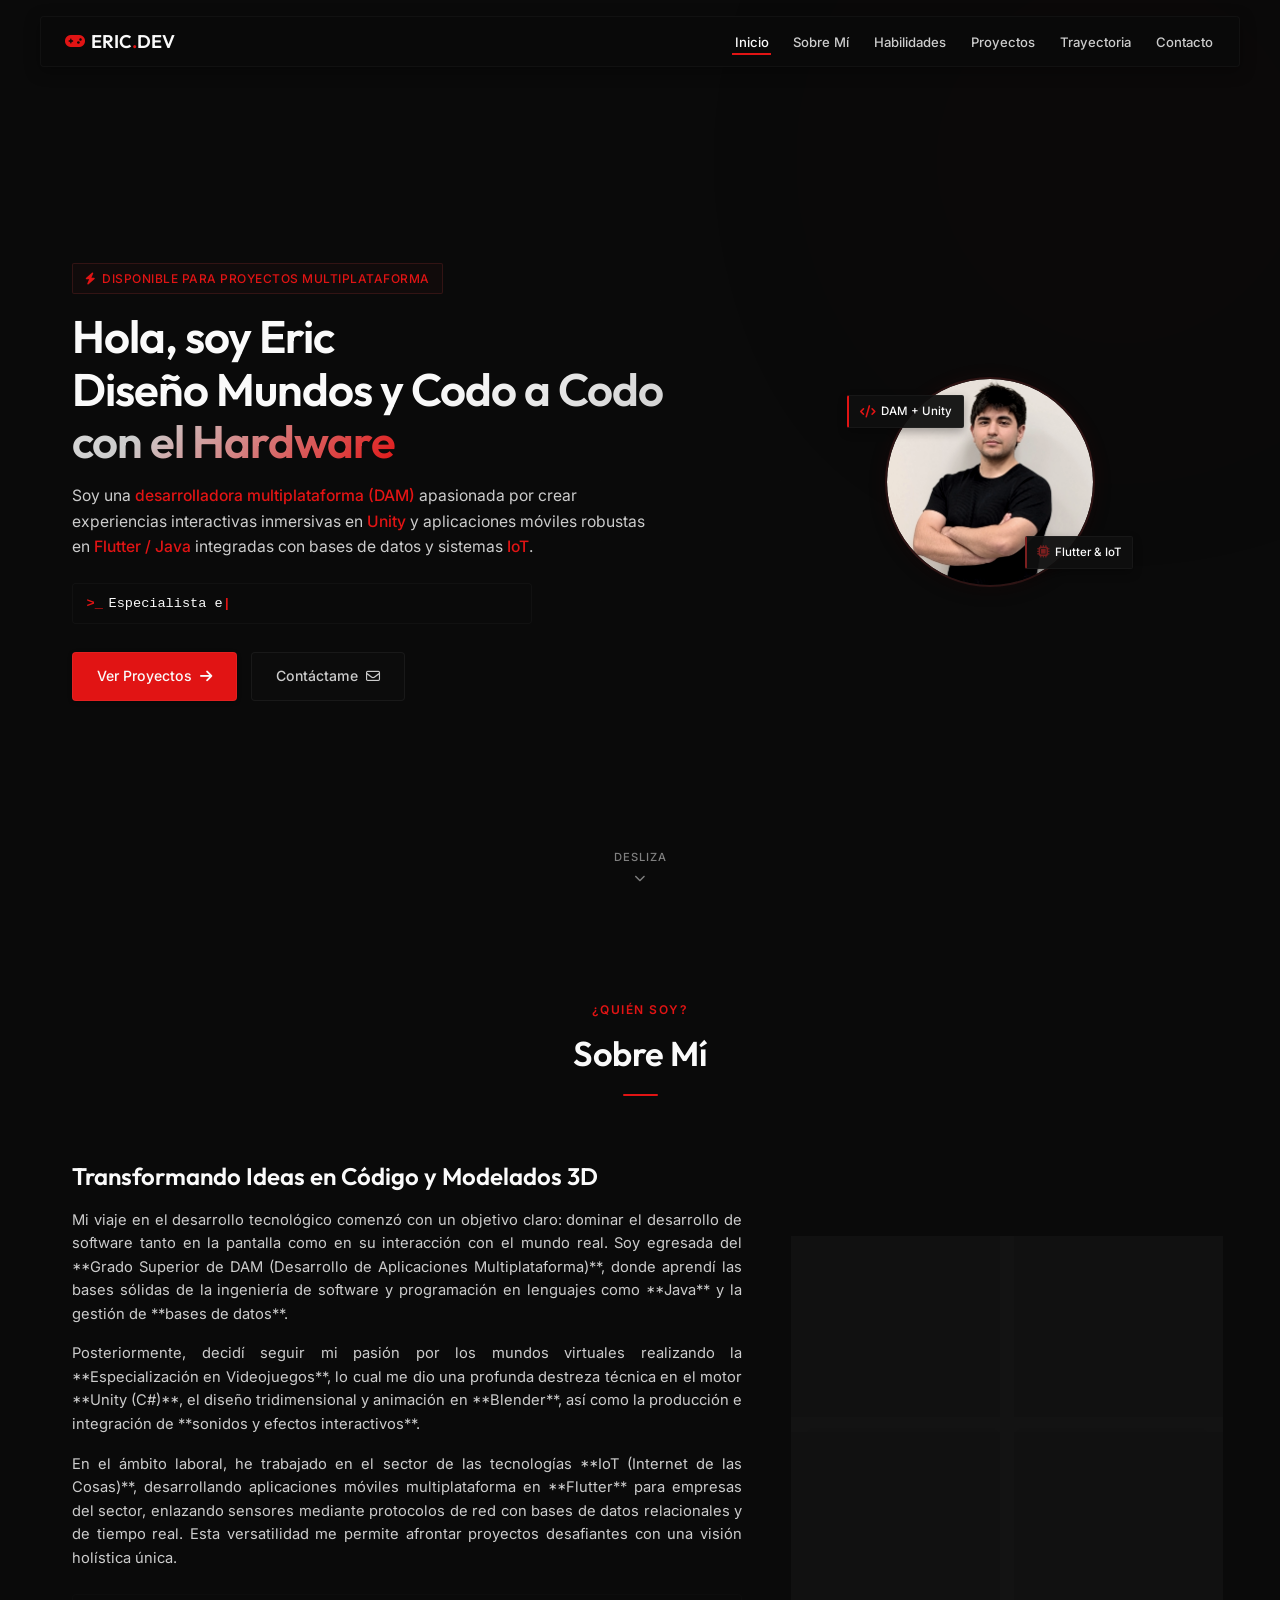
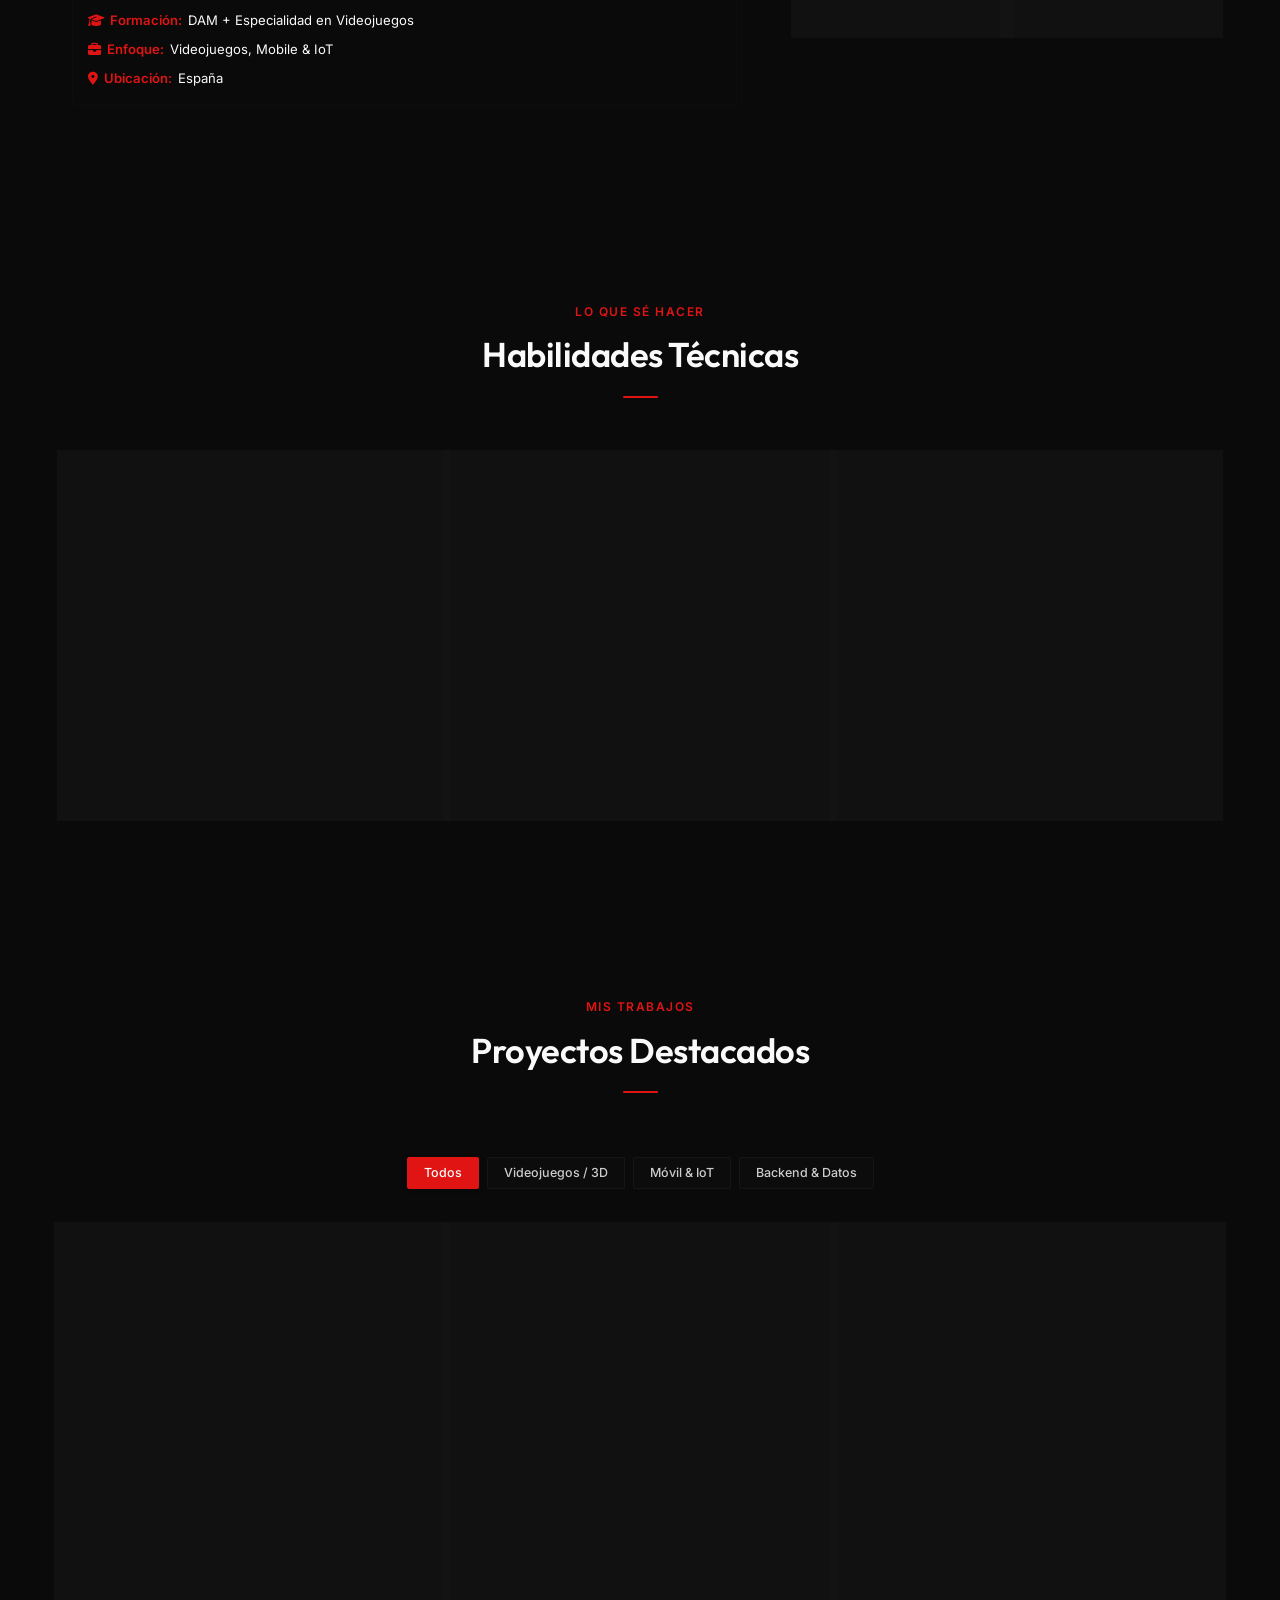
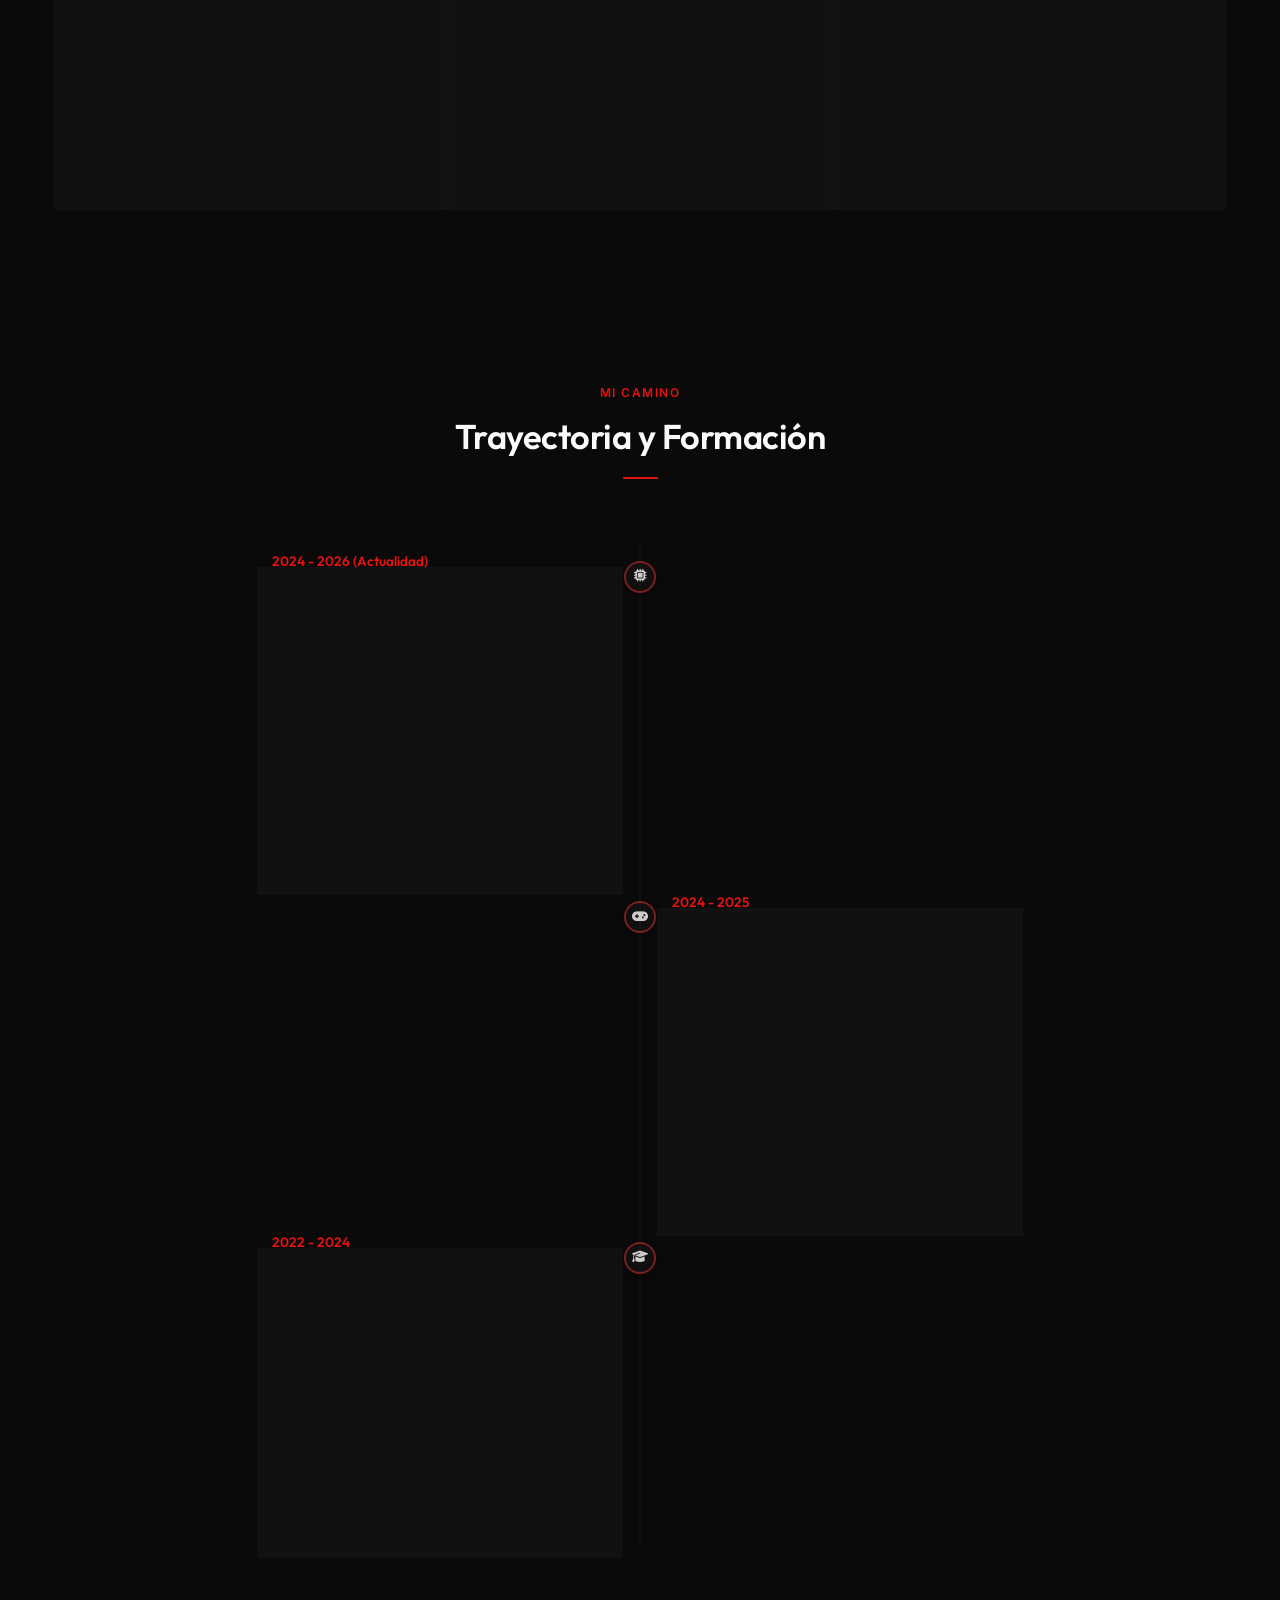
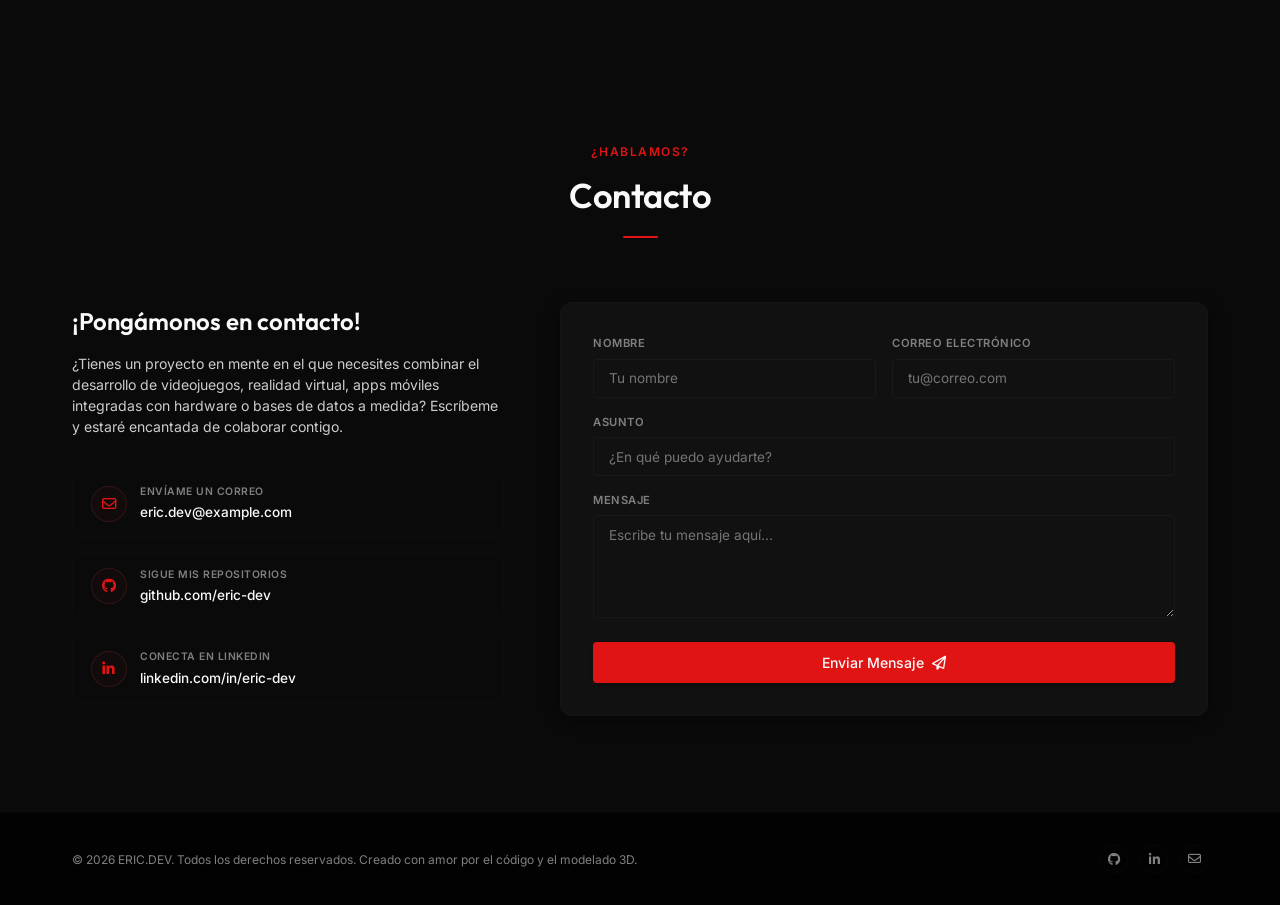
==== commit a8103479: "Aujstes visuales" ====
--- a/index.html
+++ b/index.html
@@ -24,13 +24,10 @@
 </head>
 <body>
 
-    <!-- Fondo de Cuadrícula Tecnológica y Resplandores Ambientales -->
     <div class="tech-grid-bg"></div>
     <div class="glow-orb orb-1"></div>
     <div class="glow-orb orb-2"></div>
-    <div class="glow-orb orb-3"></div>
-
-    <!-- HEADER / NAVEGACIÓN -->
+
     <header class="header">
         <div class="nav-container">
             <a href="#" class="logo">
@@ -56,7 +53,6 @@
     </header>
 
     <main>
-        <!-- SECCIÓN HERO -->
         <section id="inicio" class="hero-section">
             <div class="container hero-container">
                 <div class="hero-content">
@@ -86,30 +82,8 @@
                 
                 <div class="hero-visual">
                     <div class="avatar-glow-container">
-                        <!-- Representación digital interactiva 3D/SVG en lugar de imagen vacía -->
                         <div class="interactive-hologram">
-                            <svg class="hologram-svg" viewBox="0 0 200 200" xmlns="http://www.w3.org/2000/svg">
-                                <defs>
-                                    <linearGradient id="glowGrad1" x1="0%" y1="0%" x2="100%" y2="100%">
-                                        <stop offset="0%" stop-color="var(--color-primary)" />
-                                        <stop offset="100%" stop-color="var(--color-secondary)" />
-                                    </linearGradient>
-                                    <filter id="glowFilter" x="-20%" y="-20%" width="140%" height="140%">
-                                        <feGaussianBlur stdDeviation="8" result="blur" />
-                                        <feComposite in="SourceGraphic" in2="blur" operator="over" />
-                                    </filter>
-                                </defs>
-                                <circle cx="100" cy="100" r="75" fill="none" stroke="url(#glowGrad1)" stroke-width="2" filter="url(#glowFilter)" class="holo-circle holo-outer" />
-                                <circle cx="100" cy="100" r="55" fill="none" stroke="var(--color-secondary)" stroke-dasharray="10, 15" stroke-width="1.5" class="holo-circle holo-mid" />
-                                <polygon points="100,65 130,115 70,115" fill="none" stroke="var(--color-primary)" stroke-width="2" class="holo-shape holo-triangle" />
-                                <g transform="translate(100,105)" class="holo-inner-icon">
-                                    <path d="M-15,-10 L15,-10 L15,10 L-15,10 Z M-10,-5 L-10,5 M10,-5 L10,5" fill="none" stroke="var(--color-accent)" stroke-width="2"/>
-                                </g>
-                                <circle cx="100" cy="65" r="4" fill="var(--color-accent)" class="holo-node node-t" />
-                                <circle cx="130" cy="115" r="4" fill="var(--color-accent)" class="holo-node node-r" />
-                                <circle cx="70" cy="115" r="4" fill="var(--color-accent)" class="holo-node node-l" />
-                            </svg>
-                            <div class="hologram-scanline"></div>
+                            <img src="FotoEric.jpg" alt="Eric" class="profile-photo">
                         </div>
                         <div class="avatar-badge font-dev">
                             <span class="badge-icon"><i class="fa-solid fa-code"></i></span>
@@ -125,12 +99,11 @@
             <div class="scroll-down">
                 <a href="#sobre-mi" aria-label="Ir a la sección Sobre Mí">
                     <span>Desliza</span>
-                    <i class="fa-solid fa-chevron-down bounce"></i>
+                    <i class="fa-solid fa-chevron-down"></i>
                 </a>
             </div>
         </section>
 
-        <!-- SECCIÓN SOBRE MÍ -->
         <section id="sobre-mi" class="about-section">
             <div class="container">
                 <div class="section-header">
@@ -170,12 +143,12 @@
                     <div class="about-stats-grid">
                         <div class="stat-card">
                             <div class="stat-icon"><i class="fa-solid fa-gamepad"></i></div>
-                            <span class="stat-number" data-target="1500">1.5K+</span>
+                            <span class="stat-number" data-target="1500" data-format="k">1.5K+</span>
                             <span class="stat-label">Horas en Unity</span>
                         </div>
                         <div class="stat-card">
                             <div class="stat-icon"><i class="fa-solid fa-cube"></i></div>
-                            <span class="stat-number" data-target="80">80+</span>
+                            <span class="stat-number" data-target="80" data-format="plus">80+</span>
                             <span class="stat-label">Modelos 3D Blender</span>
                         </div>
                         <div class="stat-card">
@@ -185,7 +158,7 @@
                         </div>
                         <div class="stat-card">
                             <div class="stat-icon"><i class="fa-solid fa-database"></i></div>
-                            <span class="stat-number" data-target="100">100%</span>
+                            <span class="stat-number" data-target="100" data-format="percent">100%</span>
                             <span class="stat-label">Eficiencia en Datos</span>
                         </div>
                     </div>
@@ -193,17 +166,15 @@
             </div>
         </section>
 
-        <!-- SECCIÓN HABILIDADES -->
-        <section id="habilities" class="skills-section">
+        <section id="habilidades" class="skills-section">
             <div class="container">
-                <div class="section-header" id="habilidades">
+                <div class="section-header">
                     <span class="section-subtitle">Lo que sé hacer</span>
                     <h2 class="section-title">Habilidades Técnicas</h2>
                     <div class="title-underline"></div>
                 </div>
 
                 <div class="skills-container-grid">
-                    <!-- Categoría 1: Videojuegos -->
                     <div class="skills-category-card">
                         <div class="category-header">
                             <div class="category-icon"><i class="fa-solid fa-vr-cardboard"></i></div>
@@ -242,7 +213,6 @@
                         </div>
                     </div>
 
-                    <!-- Categoría 2: Mobile & IoT -->
                     <div class="skills-category-card">
                         <div class="category-header">
                             <div class="category-icon"><i class="fa-solid fa-microchip"></i></div>
@@ -281,7 +251,6 @@
                         </div>
                     </div>
 
-                    <!-- Categoría 3: Backend & Data -->
                     <div class="skills-category-card">
                         <div class="category-header">
                             <div class="category-icon"><i class="fa-solid fa-database"></i></div>
@@ -323,7 +292,6 @@
             </div>
         </section>
 
-        <!-- SECCIÓN PROYECTOS (PORTAFOLIO) -->
         <section id="proyectos" class="projects-section">
             <div class="container">
                 <div class="section-header">
@@ -332,7 +300,6 @@
                     <div class="title-underline"></div>
                 </div>
 
-                <!-- Filtros Interactivos -->
                 <div class="projects-filters">
                     <button class="filter-btn active" data-filter="all">Todos</button>
                     <button class="filter-btn" data-filter="games">Videojuegos / 3D</button>
@@ -340,10 +307,8 @@
                     <button class="filter-btn" data-filter="backend">Backend & Datos</button>
                 </div>
 
-                <!-- Grid de Proyectos -->
                 <div class="projects-grid" id="projects-grid">
                     
-                    <!-- Proyecto 1: Videojuego Unity -->
                     <div class="project-card" data-category="games">
                         <div class="project-media">
                             <div class="project-visual-placeholder neon-games-placeholder">
@@ -370,7 +335,6 @@
                         </div>
                     </div>
 
-                    <!-- Proyecto 2: Flutter IoT App -->
                     <div class="project-card" data-category="mobile">
                         <div class="project-media">
                             <div class="project-visual-placeholder neon-mobile-placeholder">
@@ -398,7 +362,6 @@
                         </div>
                     </div>
 
-                    <!-- Proyecto 3: Java Server & DB -->
                     <div class="project-card" data-category="backend">
                         <div class="project-media">
                             <div class="project-visual-placeholder neon-backend-placeholder">
@@ -428,7 +391,6 @@
             </div>
         </section>
 
-        <!-- SECCIÓN TRAYECTORIA (EXPERIENCIA / EDUCACIÓN) -->
         <section id="trayectoria" class="timeline-section">
             <div class="container">
                 <div class="section-header">
@@ -438,7 +400,6 @@
                 </div>
 
                 <div class="timeline">
-                    <!-- Evento 1: IoT Developer -->
                     <div class="timeline-item left">
                         <div class="timeline-dot"><i class="fa-solid fa-microchip"></i></div>
                         <div class="timeline-date">2024 - 2026 (Actualidad)</div>
@@ -464,7 +425,6 @@
                         </div>
                     </div>
 
-                    <!-- Evento 3: Grado DAM -->
                     <div class="timeline-item left">
                         <div class="timeline-dot"><i class="fa-solid fa-graduation-cap"></i></div>
                         <div class="timeline-date">2022 - 2024</div>
@@ -480,7 +440,6 @@
             </div>
         </section>
 
-        <!-- SECCIÓN CONTACTO -->
         <section id="contacto" class="contact-section">
             <div class="container">
                 <div class="section-header">
@@ -490,7 +449,6 @@
                 </div>
 
                 <div class="contact-grid">
-                    <!-- Información de Contacto -->
                     <div class="contact-info-panel">
                         <h3 class="contact-heading">¡Pongámonos en contacto!</h3>
                         <p class="contact-text">
@@ -522,7 +480,6 @@
                         </div>
                     </div>
 
-                    <!-- Formulario de Contacto -->
                     <div class="contact-form-panel">
                         <form id="contact-form" class="contact-form">
                             <div class="form-row-2">
@@ -557,7 +514,6 @@
         </section>
     </main>
 
-    <!-- FOOTER -->
     <footer class="footer">
         <div class="container footer-container">
             <p class="copyright">&copy; 2026 ERIC.DEV. Todos los derechos reservados. Creado con amor por el código y el modelado 3D.</p>
@@ -569,7 +525,6 @@
         </div>
     </footer>
 
-    <!-- Scripts JavaScript -->
     <script src="script.js"></script>
 </body>
 </html>
--- a/style.css
+++ b/style.css
@@ -1,43 +1,33 @@
-/* ==========================================================================
-   SISTEMA DE DISEÑO & VARIABLES DE ESTILO (THEME: CYBER-GLOW DEEP SPACE)
-   ========================================================================== */
 :root {
-    /* Paleta de Colores HSL Premium */
-    --color-bg-darker: hsl(233, 35%, 5%);
-    --color-bg-deep: hsl(233, 30%, 7%);
-    --color-bg-card: hsla(233, 25%, 11%, 0.65);
-    --color-bg-nav: hsla(233, 35%, 5%, 0.75);
-    
-    --color-primary: hsl(270, 85%, 60%);        /* Violeta Eléctrico */
-    --color-primary-glow: hsla(270, 85%, 60%, 0.4);
-    --color-secondary: hsl(180, 100%, 45%);     /* Cian Neón */
-    --color-secondary-glow: hsla(180, 100%, 45%, 0.4);
-    --color-accent: hsl(325, 95%, 60%);          /* Rosa Neón */
-    
+    --color-bg-darker: hsl(0, 0%, 4%);
+    --color-bg-deep: hsl(0, 0%, 6%);
+    --color-bg-card: hsla(0, 0%, 8%, 0.75);
+    --color-bg-nav: hsla(0, 0%, 4%, 0.95);
+
+    --color-primary: hsl(0, 84%, 48%);
+    --color-primary-glow: hsla(0, 84%, 48%, 0.08);
+    --color-secondary: hsl(0, 60%, 30%);
+    --color-secondary-glow: hsla(0, 60%, 30%, 0.05);
+    --color-accent: hsl(0, 75%, 45%);
+
     --color-text-white: hsl(0, 0%, 98%);
-    --color-text-silver: hsl(220, 15%, 75%);
-    --color-text-muted: hsl(220, 10%, 55%);
-    --color-border: hsla(220, 20%, 30%, 0.25);
-    --color-border-glow: hsla(180, 100%, 45%, 0.25);
-
-    /* Tipografías */
+    --color-text-silver: hsl(0, 0%, 80%);
+    --color-text-muted: hsl(0, 0%, 50%);
+    --color-border: hsla(0, 0%, 15%, 0.5);
+    --color-border-glow: hsla(0, 84%, 48%, 0.15);
+
     --font-heading: 'Outfit', sans-serif;
     --font-body: 'Inter', sans-serif;
 
-    /* Efectos & Bordes */
-    --glass-blur: blur(12px);
-    --border-radius-sm: 8px;
-    --border-radius-md: 16px;
-    --border-radius-lg: 24px;
-    --transition-smooth: all 0.4s cubic-bezier(0.25, 0.8, 0.25, 1);
-    
-    /* Configuración de Ancho Máximo */
+    --glass-blur: blur(16px);
+    --border-radius-sm: 4px;
+    --border-radius-md: 8px;
+    --border-radius-lg: 12px;
+    --transition-smooth: all 0.3s cubic-bezier(0.16, 1, 0.3, 1);
+
     --max-width: 1200px;
 }
 
-/* ==========================================================================
-   RESET & ESTILOS BASE
-   ========================================================================== */
 * {
     box-sizing: border-box;
     margin: 0;
@@ -61,7 +51,7 @@
 h1, h2, h3, h4 {
     font-family: var(--font-heading);
     color: var(--color-text-white);
-    font-weight: 700;
+    font-weight: 600;
 }
 
 a {
@@ -70,9 +60,7 @@
     transition: var(--transition-smooth);
 }
 
-ul {
-    list-style: none;
-}
+ul { list-style: none; }
 
 img {
     max-width: 100%;
@@ -80,95 +68,57 @@
     display: block;
 }
 
-input, textarea, button {
-    font-family: inherit;
-}
-
-/* Scrollbar Personalizado */
-::-webkit-scrollbar {
-    width: 8px;
-}
-::-webkit-scrollbar-track {
-    background: var(--color-bg-darker);
-}
+input, textarea, button { font-family: inherit; }
+
+::-webkit-scrollbar { width: 6px; }
+::-webkit-scrollbar-track { background: var(--color-bg-darker); }
 ::-webkit-scrollbar-thumb {
-    background: hsla(270, 85%, 60%, 0.3);
-    border-radius: 4px;
-    border: 2px solid var(--color-bg-darker);
-    transition: var(--transition-smooth);
-}
-::-webkit-scrollbar-thumb:hover {
-    background: var(--color-primary);
-}
-
-/* ==========================================================================
-   FONDOS EFECTO TECNOLÓGICO & ORBES DE GLOW
-   ========================================================================== */
+    background: hsla(0, 0%, 15%, 0.5);
+    border-radius: 3px;
+}
+::-webkit-scrollbar-thumb:hover { background: var(--color-primary); }
+
 .tech-grid-bg {
     position: fixed;
     top: 0;
     left: 0;
     width: 100vw;
     height: 100vh;
-    background-size: 40px 40px;
-    background-image: 
-        linear-gradient(to right, rgba(255, 255, 255, 0.015) 1px, transparent 1px),
-        linear-gradient(to bottom, rgba(255, 255, 255, 0.015) 1px, transparent 1px);
+    background-size: 60px 60px;
+    background-image:
+        linear-gradient(to right, rgba(255, 255, 255, 0.003) 1px, transparent 1px),
+        linear-gradient(to bottom, rgba(255, 255, 255, 0.003) 1px, transparent 1px);
     z-index: -10;
     pointer-events: none;
-    mask-image: radial-gradient(circle at center, black, transparent 95%);
-    -webkit-mask-image: radial-gradient(circle at center, black, transparent 95%);
+    mask-image: radial-gradient(circle at center, black, transparent 80%);
+    -webkit-mask-image: radial-gradient(circle at center, black, transparent 80%);
 }
 
 .glow-orb {
     position: fixed;
     border-radius: 50%;
-    filter: blur(140px);
+    filter: blur(160px);
     z-index: -9;
-    opacity: 0.45;
+    opacity: 0.12;
     pointer-events: none;
-    animation: floatOrb 20s infinite alternate ease-in-out;
 }
 
 .orb-1 {
-    width: 45vw;
-    height: 45vw;
-    background: radial-gradient(circle, var(--color-primary-glow) 0%, transparent 70%);
-    top: -10vw;
-    right: -10vw;
-    animation-delay: 0s;
-}
-
-.orb-2 {
-    width: 50vw;
-    height: 50vw;
-    background: radial-gradient(circle, var(--color-secondary-glow) 0%, transparent 70%);
-    bottom: -15vw;
-    left: -15vw;
-    animation-delay: -5s;
-}
-
-.orb-3 {
     width: 35vw;
     height: 35vw;
-    background: radial-gradient(circle, hsla(325, 95%, 60%, 0.15) 0%, transparent 70%);
-    top: 40vh;
-    left: 30vw;
-    animation-delay: -10s;
-}
-
-@keyframes floatOrb {
-    0% {
-        transform: translate(0, 0) scale(1);
-    }
-    100% {
-        transform: translate(4vw, -6vw) scale(1.1);
-    }
-}
-
-/* ==========================================================================
-   COMPONENTES GENÉRICOS (BOTONES, GRADIENTES, CONTENEDORES)
-   ========================================================================== */
+    background: radial-gradient(circle, var(--color-secondary) 0%, transparent 70%);
+    top: -5vw;
+    right: -5vw;
+}
+
+.orb-2 {
+    width: 40vw;
+    height: 40vw;
+    background: radial-gradient(circle, var(--color-primary-glow) 0%, transparent 70%);
+    bottom: -10vw;
+    left: -10vw;
+}
+
 .container {
     max-width: var(--max-width);
     margin: 0 auto;
@@ -176,116 +126,93 @@
 }
 
 .text-gradient {
-    background: linear-gradient(135deg, var(--color-secondary) 0%, var(--color-primary) 50%, var(--color-accent) 100%);
+    background: linear-gradient(135deg, var(--color-text-white) 40%, var(--color-text-silver) 70%, var(--color-primary) 100%);
     -webkit-background-clip: text;
     -webkit-text-fill-color: transparent;
     background-clip: text;
 }
 
 .highlight-text {
-    color: var(--color-secondary);
-    font-weight: 600;
-}
-
-/* Botones de Estilo Gamer/Cyber */
+    color: var(--color-primary);
+    font-weight: 500;
+}
+
 .btn {
     display: inline-flex;
     align-items: center;
     justify-content: center;
-    gap: 0.75rem;
-    padding: 0.85rem 1.8rem;
-    font-size: 0.95rem;
-    font-weight: 600;
+    gap: 0.5rem;
+    padding: 0.75rem 1.5rem;
+    font-size: 0.88rem;
+    font-weight: 500;
     border-radius: var(--border-radius-sm);
     cursor: pointer;
     position: relative;
-    overflow: hidden;
     transition: var(--transition-smooth);
 }
 
 .btn-primary {
-    background: linear-gradient(135deg, var(--color-primary) 0%, hsl(285, 90%, 55%) 100%);
+    background: var(--color-primary);
     color: var(--color-text-white);
-    border: none;
-    box-shadow: 0 4px 20px var(--color-primary-glow);
-}
-
-.btn-primary::before {
-    content: '';
-    position: absolute;
-    top: 0;
-    left: -100%;
-    width: 100%;
-    height: 100%;
-    background: linear-gradient(90deg, transparent, rgba(255, 255, 255, 0.25), transparent);
-    transition: 0.5s;
+    border: 1px solid rgba(255, 255, 255, 0.05);
+    box-shadow: 0 1px 4px rgba(0, 0, 0, 0.3);
 }
 
 .btn-primary:hover {
-    transform: translateY(-3px);
-    box-shadow: 0 8px 30px hsla(270, 85%, 60%, 0.6);
-}
-
-.btn-primary:hover::before {
-    left: 100%;
+    background: hsl(0, 84%, 43%);
+    transform: translateY(-1px);
+    box-shadow: 0 4px 12px rgba(239, 68, 68, 0.2);
 }
 
 .btn-secondary {
+    background: rgba(255, 255, 255, 0.01);
+    color: var(--color-text-silver);
+    border: 1px solid rgba(255, 255, 255, 0.05);
+}
+
+.btn-secondary:hover {
     background: rgba(255, 255, 255, 0.03);
+    border-color: var(--color-primary);
     color: var(--color-text-white);
-    border: 1px solid rgba(255, 255, 255, 0.1);
-    backdrop-filter: var(--glass-blur);
-}
-
-.btn-secondary:hover {
-    background: rgba(255, 255, 255, 0.08);
-    border-color: var(--color-secondary);
-    transform: translateY(-3px);
-    box-shadow: 0 4px 15px var(--color-secondary-glow);
-}
-
-/* Secciones */
-section {
-    padding: 7rem 0;
-}
+    transform: translateY(-1px);
+}
+
+section { padding: 6rem 0; }
 
 .section-header {
     text-align: center;
-    margin-bottom: 5rem;
+    margin-bottom: 4rem;
     position: relative;
 }
 
 .section-subtitle {
     display: inline-block;
     font-family: var(--font-body);
-    font-size: 0.85rem;
-    font-weight: 700;
+    font-size: 0.75rem;
+    font-weight: 600;
     text-transform: uppercase;
-    letter-spacing: 3px;
-    color: var(--color-secondary);
-    margin-bottom: 0.75rem;
+    letter-spacing: 1.5px;
+    color: var(--color-primary);
+    margin-bottom: 0.4rem;
 }
 
 .section-title {
-    font-size: 2.75rem;
-    font-weight: 800;
-    letter-spacing: -1px;
+    font-size: 2.15rem;
+    font-weight: 600;
+    letter-spacing: -0.5px;
 }
 
 .title-underline {
-    width: 60px;
-    height: 4px;
-    background: linear-gradient(90deg, var(--color-secondary), var(--color-primary));
-    margin: 1.25rem auto 0;
-    border-radius: 2px;
-}
-
-/* ==========================================================================
-   HEADER / NAVEGACIÓN FLOTANTE (GLASSMORPHISM)
-   ========================================================================== */
+    width: 35px;
+    height: 2px;
+    background: var(--color-primary);
+    margin: 0.85rem auto 0;
+    border-radius: 1px;
+}
+
 .header {
     position: fixed;
-    top: 1.5rem;
+    top: 1rem;
     left: 0;
     width: 100%;
     z-index: 100;
@@ -295,61 +222,49 @@
 .nav-container {
     max-width: var(--max-width);
     margin: 0 auto;
-    padding: 0.75rem 2rem;
+    padding: 0.6rem 1.5rem;
     background: var(--color-bg-nav);
     backdrop-filter: var(--glass-blur);
-    border: 1px solid rgba(255, 255, 255, 0.05);
-    border-radius: 50px;
+    border: 1px solid rgba(255, 255, 255, 0.03);
+    border-radius: 4px;
     display: flex;
     justify-content: space-between;
     align-items: center;
-    box-shadow: 0 8px 32px rgba(0, 0, 0, 0.3);
-    transition: var(--transition-smooth);
-}
-
-/* Logo */
+    box-shadow: 0 4px 15px rgba(0, 0, 0, 0.35);
+    transition: var(--transition-smooth);
+}
+
 .logo {
     display: flex;
     align-items: center;
-    gap: 0.5rem;
+    gap: 0.35rem;
     font-family: var(--font-heading);
-    font-weight: 800;
-    font-size: 1.35rem;
+    font-weight: 600;
+    font-size: 1.15rem;
     color: var(--color-text-white);
 }
 
 .logo-icon {
-    color: var(--color-secondary);
-    font-size: 1.25rem;
-    animation: pulseIcon 2s infinite alternate;
-}
-
-@keyframes pulseIcon {
-    0% { transform: scale(1); filter: drop-shadow(0 0 2px var(--color-secondary-glow)); }
-    100% { transform: scale(1.15); filter: drop-shadow(0 0 8px var(--color-secondary)); }
-}
-
-.accent-dot {
-    color: var(--color-primary);
-}
-
-/* Menú */
+    color: var(--color-primary);
+    font-size: 1rem;
+}
+
+.accent-dot { color: var(--color-primary); }
+
 .nav-menu ul {
     display: flex;
-    gap: 1.75rem;
+    gap: 1.25rem;
 }
 
 .nav-link {
-    font-size: 0.9rem;
+    font-size: 0.82rem;
     font-weight: 500;
     color: var(--color-text-silver);
-    padding: 0.5rem 0.25rem;
+    padding: 0.35rem 0.15rem;
     position: relative;
 }
 
-.nav-link:hover, .nav-link.active {
-    color: var(--color-text-white);
-}
+.nav-link:hover, .nav-link.active { color: var(--color-text-white); }
 
 .nav-link::after {
     content: '';
@@ -358,112 +273,99 @@
     left: 0;
     width: 0;
     height: 2px;
-    background: linear-gradient(90deg, var(--color-secondary), var(--color-primary));
-    transition: var(--transition-smooth);
-}
-
-.nav-link:hover::after, .nav-link.active::after {
-    width: 100%;
-}
+    background: var(--color-primary);
+    transition: var(--transition-smooth);
+}
+
+.nav-link:hover::after, .nav-link.active::after { width: 100%; }
 
 .menu-toggle {
     display: none;
     background: none;
     border: none;
     color: var(--color-text-white);
-    font-size: 1.35rem;
+    font-size: 1.15rem;
     cursor: pointer;
 }
 
-/* Modificación de Nav al Scroll */
 .header-scrolled .nav-container {
-    padding: 0.5rem 2rem;
-    background: hsl(233, 40%, 4%);
-    border-color: rgba(255, 255, 255, 0.08);
-}
-
-/* ==========================================================================
-   SECCIÓN HERO & AVATAR HOLOGRÁFICO
-   ========================================================================== */
+    padding: 0.45rem 1.5rem;
+    background: #020202;
+    border-color: rgba(255, 255, 255, 0.04);
+}
+
 .hero-section {
     min-height: 100vh;
     display: flex;
     align-items: center;
     position: relative;
-    padding-top: 8rem;
-    padding-bottom: 4rem;
+    padding-top: 7rem;
+    padding-bottom: 3rem;
 }
 
 .hero-container {
     display: grid;
-    grid-template-columns: 1.1fr 0.9fr;
-    gap: 4rem;
+    grid-template-columns: 1.2fr 0.8fr;
+    gap: 3rem;
     align-items: center;
 }
 
 .hero-tagline {
     display: inline-flex;
     align-items: center;
-    gap: 0.5rem;
-    background: rgba(180, 100%, 45%, 0.1);
-    border: 1px solid rgba(180, 100%, 45%, 0.25);
-    color: var(--color-secondary);
-    padding: 0.4rem 1rem;
-    font-size: 0.8rem;
+    gap: 0.35rem;
+    background: rgba(239, 68, 68, 0.03);
+    border: 1px solid rgba(239, 68, 68, 0.15);
+    color: var(--color-primary);
+    padding: 0.3rem 0.75rem;
+    font-size: 0.75rem;
+    font-weight: 500;
+    border-radius: 2px;
+    text-transform: uppercase;
+    letter-spacing: 0.5px;
+    margin-bottom: 1rem;
+}
+
+.hero-title {
+    font-size: 2.85rem;
+    line-height: 1.15;
+    margin-bottom: 1rem;
+    letter-spacing: -1px;
+}
+
+.hero-subtitle {
+    font-size: 0.98rem;
+    color: var(--color-text-silver);
+    margin-bottom: 1.5rem;
+    max-width: 580px;
+}
+
+.typing-container {
+    background: rgba(10, 10, 10, 0.5);
+    border: 1px solid rgba(255, 255, 255, 0.03);
+    border-radius: var(--border-radius-sm);
+    padding: 0.55rem 0.85rem;
+    margin-bottom: 1.75rem;
+    max-width: 460px;
+    display: flex;
+    align-items: center;
+    font-family: 'Courier New', Courier, monospace;
+    font-size: 0.85rem;
+    color: var(--color-text-silver);
+}
+
+.typing-prefix {
+    color: var(--color-primary);
     font-weight: 700;
-    border-radius: 50px;
-    text-transform: uppercase;
-    letter-spacing: 1px;
-    margin-bottom: 1.5rem;
-    box-shadow: inset 0 0 10px rgba(0, 255, 240, 0.05);
-}
-
-.hero-title {
-    font-size: 3.8rem;
-    line-height: 1.15;
-    margin-bottom: 1.5rem;
-    letter-spacing: -2px;
-}
-
-.hero-subtitle {
-    font-size: 1.1rem;
-    color: var(--color-text-silver);
-    margin-bottom: 2rem;
-    max-width: 580px;
-}
-
-/* Contenedor de Escritura Interactiva (Terminal) */
-.typing-container {
-    background: rgba(10, 12, 22, 0.5);
-    border: 1px solid rgba(255, 255, 255, 0.05);
-    border-radius: var(--border-radius-sm);
-    padding: 0.75rem 1.25rem;
-    margin-bottom: 2.5rem;
-    max-width: 500px;
-    display: flex;
-    align-items: center;
-    font-family: 'Courier New', Courier, monospace;
-    font-size: 0.95rem;
-    color: var(--color-secondary);
-    box-shadow: inset 0 2px 10px rgba(0, 0, 0, 0.4);
-}
-
-.typing-prefix {
-    color: var(--color-primary);
-    font-weight: 700;
-    margin-right: 0.5rem;
-}
-
-.typing-text {
-    color: var(--color-text-white);
-    font-weight: 600;
-}
+    margin-right: 0.35rem;
+}
+
+.typing-text { color: var(--color-text-white); font-weight: 500; }
 
 .typing-cursor {
     animation: blink 0.7s infinite;
-    color: var(--color-secondary);
+    color: var(--color-primary);
     font-weight: 700;
-    margin-left: 2px;
 }
 
 @keyframes blink {
@@ -473,10 +375,9 @@
 
 .hero-buttons {
     display: flex;
-    gap: 1.25rem;
-}
-
-/* Avatar Visual con Holograma SVG */
+    gap: 0.85rem;
+}
+
 .hero-visual {
     display: flex;
     justify-content: center;
@@ -486,8 +387,8 @@
 
 .avatar-glow-container {
     position: relative;
-    width: 320px;
-    height: 320px;
+    width: 270px;
+    height: 270px;
     border-radius: 50%;
     display: flex;
     justify-content: center;
@@ -497,167 +398,97 @@
 .avatar-glow-container::before {
     content: '';
     position: absolute;
-    width: 100%;
-    height: 100%;
+    width: 80%;
+    height: 80%;
     border-radius: 50%;
     background: radial-gradient(circle, var(--color-primary-glow) 0%, transparent 70%);
     z-index: -1;
-    animation: pulseGlow 4s infinite alternate ease-in-out;
-}
-
-@keyframes pulseGlow {
-    0% { transform: scale(0.9); opacity: 0.6; }
-    100% { transform: scale(1.15); opacity: 0.9; }
-}
-
-/* Holograma Interactivo */
+    opacity: 0.5;
+}
+
 .interactive-hologram {
-    width: 260px;
-    height: 260px;
+    width: 210px;
+    height: 210px;
     position: relative;
     border-radius: 50%;
-    background: radial-gradient(circle, rgba(16, 17, 30, 0.8) 0%, rgba(7, 8, 14, 0.95) 100%);
-    border: 2px solid rgba(255, 255, 255, 0.03);
-    box-shadow: 
-        0 0 30px rgba(0, 0, 0, 0.8),
-        inset 0 0 20px rgba(180, 100%, 45%, 0.1);
+    background: rgba(15, 15, 15, 0.4);
+    border: 2px solid rgba(239, 68, 68, 0.15);
+    box-shadow: 0 0 20px rgba(239, 68, 68, 0.05), 0 4px 15px rgba(0, 0, 0, 0.4);
     display: flex;
     justify-content: center;
     align-items: center;
     overflow: hidden;
-}
-
-.hologram-svg {
+    transition: var(--transition-smooth);
+}
+
+.interactive-hologram:hover {
+    border-color: rgba(239, 68, 68, 0.3);
+    box-shadow: 0 0 30px rgba(239, 68, 68, 0.1), 0 4px 20px rgba(0, 0, 0, 0.5);
+}
+
+.profile-photo {
     width: 100%;
     height: 100%;
-    transform: rotate(0deg);
-}
-
-.holo-circle {
-    transform-origin: center;
-}
-
-.holo-outer {
-    animation: spinOuter 25s infinite linear;
-}
-
-.holo-mid {
-    animation: spinMid 18s infinite linear reverse;
-}
-
-.holo-triangle {
-    transform-origin: center;
-    animation: pulseTriangle 6s infinite ease-in-out;
-}
-
-.holo-node {
-    animation: glowNode 3s infinite alternate;
-}
-
-.node-r { animation-delay: 1s; }
-.node-l { animation-delay: 2s; }
-
-.holo-inner-icon {
-    transform-origin: 0px 5px;
-    animation: floatIcon 4s infinite alternate ease-in-out;
-}
-
-@keyframes spinOuter {
-    0% { transform: rotate(0deg); }
-    100% { transform: rotate(360deg); }
-}
-
-@keyframes spinMid {
-    0% { transform: rotate(0deg); }
-    100% { transform: rotate(360deg); }
-}
-
-@keyframes pulseTriangle {
-    0%, 100% { transform: scale(1) rotate(0deg); }
-    50% { transform: scale(1.08) rotate(180deg); }
-}
-
-@keyframes glowNode {
-    0% { filter: drop-shadow(0 0 2px var(--color-accent)); opacity: 0.6; }
-    100% { filter: drop-shadow(0 0 10px var(--color-secondary)); opacity: 1; }
-}
-
-@keyframes floatIcon {
-    0% { transform: translateY(0) scale(1); filter: drop-shadow(0 0 2px var(--color-primary)); }
-    100% { transform: translateY(-5px) scale(1.05); filter: drop-shadow(0 0 8px var(--color-primary)); }
-}
-
-.hologram-scanline {
-    position: absolute;
-    top: 0;
-    left: 0;
-    width: 100%;
-    height: 4px;
-    background: linear-gradient(to bottom, transparent, var(--color-secondary), transparent);
-    opacity: 0.4;
-    pointer-events: none;
-    animation: scan 3s infinite linear;
-}
-
-@keyframes scan {
-    0% { top: -10%; }
-    100% { top: 110%; }
-}
-
-/* Flotantes Badges */
+    object-fit: cover;
+    border-radius: 50%;
+    transition: var(--transition-smooth);
+    filter: grayscale(30%) contrast(1.1);
+}
+
+.interactive-hologram:hover .profile-photo {
+    filter: grayscale(0%) contrast(1);
+    transform: scale(1.03);
+}
+
 .avatar-badge {
     position: absolute;
-    background: rgba(20, 22, 38, 0.7);
-    backdrop-filter: var(--glass-blur);
-    border: 1px solid rgba(255, 255, 255, 0.08);
-    border-radius: 50px;
-    padding: 0.5rem 1rem;
-    font-size: 0.8rem;
-    font-weight: 600;
-    display: flex;
-    align-items: center;
-    gap: 0.5rem;
+    background: rgba(15, 15, 15, 0.95);
+    border: 1px solid rgba(255, 255, 255, 0.04);
+    border-radius: 2px;
+    padding: 0.35rem 0.65rem;
+    font-size: 0.72rem;
+    font-weight: 500;
+    display: flex;
+    align-items: center;
+    gap: 0.35rem;
     color: var(--color-text-white);
-    box-shadow: 0 8px 24px rgba(0, 0, 0, 0.3);
+    box-shadow: 0 4px 10px rgba(0, 0, 0, 0.3);
     animation: floatBadge 6s infinite alternate ease-in-out;
 }
 
 .font-dev {
     top: 3rem;
-    left: -2rem;
-    border-left: 3px solid var(--color-primary);
+    left: -0.5rem;
+    border-left: 2px solid var(--color-primary);
 }
 
 .font-iot {
     bottom: 3rem;
-    right: -2rem;
-    border-left: 3px solid var(--color-secondary);
+    right: -0.5rem;
+    border-left: 2px solid var(--color-secondary);
     animation-delay: -3s;
 }
 
-.badge-icon {
-    font-size: 0.9rem;
-}
+.badge-icon { font-size: 0.78rem; }
 
 .font-dev .badge-icon { color: var(--color-primary); }
 .font-iot .badge-icon { color: var(--color-secondary); }
 
 @keyframes floatBadge {
     0% { transform: translateY(0); }
-    100% { transform: translateY(-12px); }
-}
-
-/* Indicador Scroll Down */
+    100% { transform: translateY(-6px); }
+}
+
 .scroll-down {
     position: absolute;
-    bottom: 2rem;
+    bottom: 1rem;
     left: 50%;
     transform: translateX(-50%);
     text-align: center;
-    font-size: 0.8rem;
-    letter-spacing: 2px;
+    font-size: 0.7rem;
+    letter-spacing: 1px;
     text-transform: uppercase;
-    font-weight: 600;
+    font-weight: 500;
     color: var(--color-text-muted);
 }
 
@@ -665,292 +496,254 @@
     display: flex;
     flex-direction: column;
     align-items: center;
-    gap: 0.5rem;
-}
-
-.bounce {
-    animation: bounce 2s infinite;
-}
-
-@keyframes bounce {
-    0%, 20%, 50%, 80%, 100% { transform: translateY(0); }
-    40% { transform: translateY(-6px); }
-    60% { transform: translateY(-3px); }
-}
-
-/* ==========================================================================
-   SECCIÓN SOBRE MÍ (ABOUT) & CONTADORES
-   ========================================================================== */
+    gap: 0.35rem;
+}
+
 .about-grid {
     display: grid;
-    grid-template-columns: 1.2fr 0.8fr;
-    gap: 5rem;
+    grid-template-columns: 1.25fr 0.75fr;
+    gap: 4rem;
     align-items: center;
 }
 
 .about-heading {
-    font-size: 1.85rem;
-    margin-bottom: 1.5rem;
-    line-height: 1.3;
+    font-size: 1.5rem;
+    margin-bottom: 1rem;
+    line-height: 1.35;
 }
 
 .about-text {
-    font-size: 0.98rem;
+    font-size: 0.92rem;
     color: var(--color-text-silver);
-    margin-bottom: 1.25rem;
+    margin-bottom: 1rem;
     text-align: justify;
 }
 
 .personal-details {
-    margin-top: 2rem;
+    margin-top: 1.5rem;
     display: grid;
     grid-template-columns: 1fr;
-    gap: 0.75rem;
-    background: rgba(255, 255, 255, 0.02);
-    border: 1px solid rgba(255, 255, 255, 0.04);
-    padding: 1.25rem;
+    gap: 0.5rem;
+    background: rgba(255, 255, 255, 0.005);
+    border: 1px solid rgba(255, 255, 255, 0.01);
+    padding: 0.95rem;
     border-radius: var(--border-radius-sm);
 }
 
 .detail-item {
     display: flex;
-    gap: 0.5rem;
-    font-size: 0.9rem;
+    gap: 0.35rem;
+    font-size: 0.82rem;
 }
 
 .detail-label {
-    color: var(--color-secondary);
+    color: var(--color-primary);
     font-weight: 600;
 }
 
-.detail-label i {
-    margin-right: 0.25rem;
-}
-
-.detail-val {
-    color: var(--color-text-white);
-}
-
-/* Tarjetas de Estadísticas */
+.detail-label i { margin-right: 0.2rem; }
+
+.detail-val { color: var(--color-text-white); }
+
 .about-stats-grid {
     display: grid;
     grid-template-columns: 1fr 1fr;
-    gap: 1.5rem;
+    gap: 1rem;
 }
 
 .stat-card {
     background: var(--color-bg-card);
     backdrop-filter: var(--glass-blur);
-    border: 1px solid rgba(255, 255, 255, 0.05);
+    border: 1px solid rgba(255, 255, 255, 0.01);
     border-radius: var(--border-radius-md);
-    padding: 2rem 1.5rem;
+    padding: 1.5rem 1rem;
     text-align: center;
     transition: var(--transition-smooth);
-    box-shadow: 0 4px 20px rgba(0, 0, 0, 0.2);
+    box-shadow: 0 4px 10px rgba(0, 0, 0, 0.3);
 }
 
 .stat-card:hover {
-    transform: translateY(-5px);
-    border-color: var(--color-primary-glow);
-    box-shadow: 0 8px 30px rgba(138, 43, 226, 0.15);
+    transform: translateY(-2px);
+    border-color: rgba(255, 255, 255, 0.04);
 }
 
 .stat-icon {
-    font-size: 2rem;
-    color: var(--color-secondary);
-    margin-bottom: 1rem;
+    font-size: 1.35rem;
+    color: var(--color-primary);
+    margin-bottom: 0.5rem;
 }
 
 .stat-number {
     display: block;
     font-family: var(--font-heading);
-    font-size: 2.25rem;
-    font-weight: 800;
+    font-size: 1.75rem;
+    font-weight: 600;
     color: var(--color-text-white);
-    margin-bottom: 0.25rem;
+    margin-bottom: 0.1rem;
 }
 
 .stat-label {
-    font-size: 0.8rem;
-    font-weight: 600;
+    font-size: 0.7rem;
+    font-weight: 500;
     color: var(--color-text-muted);
     text-transform: uppercase;
-    letter-spacing: 1px;
-}
-
-/* ==========================================================================
-   SECCIÓN HABILIDADES (SKILLS & PROGRESS BARS)
-   ========================================================================== */
+    letter-spacing: 0.5px;
+}
+
 .skills-container-grid {
     display: grid;
     grid-template-columns: repeat(3, 1fr);
-    gap: 2rem;
+    gap: 1.5rem;
 }
 
 .skills-category-card {
     background: var(--color-bg-card);
     backdrop-filter: var(--glass-blur);
-    border: 1px solid rgba(255, 255, 255, 0.05);
+    border: 1px solid rgba(255, 255, 255, 0.01);
     border-radius: var(--border-radius-md);
-    padding: 2.5rem 2rem;
-    transition: var(--transition-smooth);
-    box-shadow: 0 8px 32px rgba(0, 0, 0, 0.15);
+    padding: 2rem 1.5rem;
+    transition: var(--transition-smooth);
+    box-shadow: 0 4px 10px rgba(0, 0, 0, 0.3);
 }
 
 .skills-category-card:hover {
-    transform: translateY(-8px);
-    border-color: var(--color-secondary-glow);
-    box-shadow: 0 12px 40px rgba(0, 242, 254, 0.1);
+    transform: translateY(-3px);
+    border-color: rgba(255, 255, 255, 0.04);
 }
 
 .category-header {
     display: flex;
     align-items: center;
+    gap: 0.6rem;
+    margin-bottom: 0.75rem;
+}
+
+.category-icon {
+    width: 36px;
+    height: 36px;
+    border-radius: var(--border-radius-sm);
+    background: rgba(255, 255, 255, 0.01);
+    border: 1px solid rgba(255, 255, 255, 0.02);
+    display: flex;
+    justify-content: center;
+    align-items: center;
+    font-size: 1rem;
+    color: var(--color-primary);
+}
+
+.category-title {
+    font-size: 1.1rem;
+    font-weight: 600;
+}
+
+.category-desc {
+    font-size: 0.78rem;
+    color: var(--color-text-muted);
+    margin-bottom: 1.5rem;
+    line-height: 1.4;
+}
+
+.skills-list {
+    display: flex;
+    flex-direction: column;
     gap: 1rem;
-    margin-bottom: 1rem;
-}
-
-.category-icon {
-    width: 48px;
-    height: 48px;
-    border-radius: var(--border-radius-sm);
-    background: rgba(255, 255, 255, 0.03);
-    border: 1px solid rgba(255, 255, 255, 0.08);
-    display: flex;
-    justify-content: center;
-    align-items: center;
-    font-size: 1.35rem;
-    color: var(--color-secondary);
-}
-
-.category-title {
-    font-size: 1.35rem;
-    font-weight: 700;
-}
-
-.category-desc {
-    font-size: 0.85rem;
-    color: var(--color-text-muted);
-    margin-bottom: 2rem;
-    line-height: 1.5;
-}
-
-/* Barras de Progreso Animadas */
-.skills-list {
+}
+
+.skill-item {
     display: flex;
     flex-direction: column;
-    gap: 1.5rem;
-}
-
-.skill-item {
-    display: flex;
-    flex-direction: column;
-    gap: 0.5rem;
+    gap: 0.35rem;
 }
 
 .skill-info {
     display: flex;
     justify-content: space-between;
-    font-size: 0.88rem;
-    font-weight: 600;
-}
-
-.skill-name {
-    color: var(--color-text-white);
-}
-
-.skill-pct {
-    color: var(--color-secondary);
-}
+    font-size: 0.78rem;
+    font-weight: 500;
+}
+
+.skill-name { color: var(--color-text-white); }
+.skill-pct { color: var(--color-primary); }
 
 .skill-bar-bg {
     width: 100%;
-    height: 6px;
-    background: rgba(255, 255, 255, 0.05);
-    border-radius: 10px;
+    height: 4px;
+    background: rgba(255, 255, 255, 0.02);
+    border-radius: 2px;
     overflow: hidden;
 }
 
 .skill-bar-fill {
     height: 100%;
-    border-radius: 10px;
-    background: linear-gradient(90deg, var(--color-primary), var(--color-secondary));
+    border-radius: 2px;
+    background: linear-gradient(90deg, var(--color-secondary), var(--color-primary));
     transform: scaleX(0);
     transform-origin: left;
     transition: transform 1.5s cubic-bezier(0.1, 0.8, 0.1, 1);
 }
 
-/* Clase desencadenadora para animación por JS */
-.skills-section.animate-skills .skill-bar-fill {
-    transform: scaleX(1);
-}
-
-/* ==========================================================================
-   SECCIÓN PROYECTOS (PORTAFOLIO CON FILTROS E HOVERS 3D)
-   ========================================================================== */
+.skills-section.animate-skills .skill-bar-fill { transform: scaleX(1); }
+
 .projects-filters {
     display: flex;
     justify-content: center;
-    gap: 1rem;
-    margin-bottom: 4rem;
+    gap: 0.5rem;
+    margin-bottom: 3rem;
 }
 
 .filter-btn {
-    background: rgba(255, 255, 255, 0.02);
-    border: 1px solid rgba(255, 255, 255, 0.05);
+    background: rgba(255, 255, 255, 0.01);
+    border: 1px solid rgba(255, 255, 255, 0.04);
     color: var(--color-text-silver);
-    padding: 0.6rem 1.4rem;
-    font-size: 0.88rem;
-    font-weight: 600;
-    border-radius: 50px;
+    padding: 0.45rem 1rem;
+    font-size: 0.78rem;
+    font-weight: 500;
+    border-radius: 2px;
     cursor: pointer;
-    backdrop-filter: var(--glass-blur);
     transition: var(--transition-smooth);
 }
 
 .filter-btn:hover {
     color: var(--color-text-white);
-    border-color: rgba(255, 255, 255, 0.15);
-    background: rgba(255, 255, 255, 0.06);
+    background: rgba(255, 255, 255, 0.02);
+    border-color: rgba(255, 255, 255, 0.06);
 }
 
 .filter-btn.active {
-    background: linear-gradient(135deg, var(--color-primary) 0%, var(--color-secondary) 100%);
+    background: var(--color-primary);
     color: var(--color-text-white);
-    border: none;
-    box-shadow: 0 4px 15px var(--color-primary-glow);
-}
-
-/* Grid y Tarjetas */
+    border-color: var(--color-primary);
+    box-shadow: 0 1px 5px rgba(0, 0, 0, 0.3);
+}
+
 .projects-grid {
     display: grid;
     grid-template-columns: repeat(auto-fill, minmax(360px, 1fr));
-    gap: 2.5rem;
+    gap: 1.75rem;
 }
 
 .project-card {
     background: var(--color-bg-card);
     backdrop-filter: var(--glass-blur);
-    border: 1px solid rgba(255, 255, 255, 0.05);
+    border: 1px solid rgba(255, 255, 255, 0.015);
     border-radius: var(--border-radius-md);
     overflow: hidden;
     display: flex;
     flex-direction: column;
     height: 100%;
     transition: var(--transition-smooth);
-    box-shadow: 0 6px 24px rgba(0, 0, 0, 0.2);
+    box-shadow: 0 4px 12px rgba(0, 0, 0, 0.3);
 }
 
 .project-card:hover {
-    transform: translateY(-8px);
-    border-color: rgba(255, 255, 255, 0.12);
-    box-shadow: 0 12px 35px rgba(0, 0, 0, 0.4);
-}
-
-/* Visual Placeholder del Proyecto */
+    transform: translateY(-3px);
+    border-color: rgba(255, 255, 255, 0.04);
+    box-shadow: 0 6px 18px rgba(0, 0, 0, 0.5);
+}
+
 .project-media {
     position: relative;
-    height: 200px;
+    height: 140px;
     overflow: hidden;
 }
 
@@ -962,95 +755,69 @@
     align-items: center;
     position: relative;
     overflow: hidden;
-    transition: var(--transition-smooth);
-}
-
-.project-card:hover .project-visual-placeholder {
-    transform: scale(1.05);
-}
-
-/* Estilos de gradientes gamer para cada placeholder */
-.neon-games-placeholder {
-    background: linear-gradient(135deg, hsl(270, 70%, 15%) 0%, hsl(270, 90%, 35%) 100%);
-}
-.neon-mobile-placeholder {
-    background: linear-gradient(135deg, hsl(180, 70%, 15%) 0%, hsl(180, 90%, 30%) 100%);
-}
-.neon-backend-placeholder {
-    background: linear-gradient(135deg, hsl(325, 70%, 15%) 0%, hsl(325, 90%, 35%) 100%);
-}
-
-.game-icon-glow {
-    font-size: 4rem;
-    color: var(--color-primary);
-    filter: drop-shadow(0 0 12px var(--color-primary));
-    animation: pulsePlay 3s infinite alternate;
-}
-
-.iot-icon-glow {
-    font-size: 4.5rem;
-    color: var(--color-secondary);
-    filter: drop-shadow(0 0 12px var(--color-secondary));
-    animation: pulsePlay 3s infinite alternate-reverse;
-}
-
-.db-icon-glow {
-    font-size: 4rem;
-    color: var(--color-accent);
-    filter: drop-shadow(0 0 12px var(--color-accent));
-    animation: pulsePlay 3.5s infinite alternate;
-}
-
-@keyframes pulsePlay {
-    0% { transform: scale(0.95); opacity: 0.7; }
-    100% { transform: scale(1.08); opacity: 1; }
+}
+
+.neon-games-placeholder { background: linear-gradient(135deg, hsl(0, 30%, 10%) 0%, hsl(0, 40%, 15%) 100%); }
+.neon-mobile-placeholder { background: linear-gradient(135deg, hsl(0, 0%, 6%) 0%, hsl(0, 15%, 12%) 100%); }
+.neon-backend-placeholder { background: linear-gradient(135deg, hsl(0, 10%, 8%) 0%, hsl(0, 0%, 12%) 100%); }
+
+.game-icon-glow, .iot-icon-glow, .db-icon-glow {
+    font-size: 2.5rem;
+    color: var(--color-text-silver);
+    opacity: 0.35;
+    transition: var(--transition-smooth);
+}
+
+.project-card:hover .game-icon-glow,
+.project-card:hover .iot-icon-glow,
+.project-card:hover .db-icon-glow {
+    opacity: 0.85;
+    color: var(--color-primary);
 }
 
 .lines-bg {
     position: absolute;
     width: 100%;
     height: 100%;
-    background-image: radial-gradient(circle, rgba(255,255,255,0.06) 1px, transparent 1px);
-    background-size: 15px 15px;
+    background-image: radial-gradient(circle, rgba(255,255,255,0.015) 1px, transparent 1px);
+    background-size: 25px 25px;
     z-index: 1;
 }
 
 .project-category-tag {
     position: absolute;
-    bottom: 1rem;
-    left: 1rem;
-    background: rgba(10, 11, 16, 0.85);
-    backdrop-filter: var(--glass-blur);
-    border: 1px solid rgba(255, 255, 255, 0.1);
-    color: var(--color-text-white);
-    padding: 0.35rem 0.85rem;
-    font-size: 0.75rem;
-    font-weight: 700;
-    border-radius: 50px;
+    bottom: 0.75rem;
+    left: 0.75rem;
+    background: rgba(10, 10, 10, 0.9);
+    border: 1px solid rgba(239, 68, 68, 0.15);
+    color: var(--color-primary);
+    padding: 0.2rem 0.5rem;
+    font-size: 0.68rem;
+    font-weight: 500;
+    border-radius: 2px;
     text-transform: uppercase;
     letter-spacing: 0.5px;
     z-index: 2;
 }
 
-/* Info del Proyecto */
 .project-info {
-    padding: 2rem;
+    padding: 1.5rem;
     display: flex;
     flex-direction: column;
     flex-grow: 1;
 }
 
 .project-title {
-    font-size: 1.35rem;
-    font-weight: 700;
-    margin-bottom: 0.75rem;
+    font-size: 1.15rem;
+    font-weight: 600;
+    margin-bottom: 0.5rem;
 }
 
 .project-desc {
-    font-size: 0.88rem;
+    font-size: 0.82rem;
     color: var(--color-text-silver);
-    line-height: 1.5;
-    margin-bottom: 1.75rem;
+    line-height: 1.45;
+    margin-bottom: 1.25rem;
     flex-grow: 1;
     text-align: justify;
 }
@@ -1058,82 +825,71 @@
 .project-tags {
     display: flex;
     flex-wrap: wrap;
-    gap: 0.5rem;
-    margin-bottom: 1.75rem;
+    gap: 0.35rem;
+    margin-bottom: 1.25rem;
 }
 
 .project-tags span {
-    font-size: 0.75rem;
-    font-weight: 600;
-    background: rgba(255, 255, 255, 0.04);
-    border: 1px solid rgba(255, 255, 255, 0.06);
+    font-size: 0.68rem;
+    font-weight: 500;
+    background: rgba(255, 255, 255, 0.01);
+    border: 1px solid rgba(255, 255, 255, 0.02);
     color: var(--color-text-muted);
-    padding: 0.25rem 0.65rem;
-    border-radius: 4px;
+    padding: 0.15rem 0.45rem;
+    border-radius: 2px;
 }
 
 .project-card:hover .project-tags span {
-    border-color: rgba(255, 255, 255, 0.1);
+    border-color: rgba(255, 255, 255, 0.04);
     color: var(--color-text-silver);
 }
 
 .project-links {
     display: flex;
-    gap: 1.25rem;
-    border-top: 1px solid rgba(255, 255, 255, 0.05);
-    padding-top: 1.25rem;
+    gap: 1rem;
+    border-top: 1px solid rgba(255, 255, 255, 0.02);
+    padding-top: 1rem;
 }
 
 .project-link {
     display: inline-flex;
     align-items: center;
-    gap: 0.5rem;
-    font-size: 0.85rem;
-    font-weight: 600;
+    gap: 0.35rem;
+    font-size: 0.78rem;
+    font-weight: 500;
     color: var(--color-text-muted);
 }
 
-.project-link:hover {
-    color: var(--color-secondary);
-}
-
-/* Ocultar tarjetas filtradas en JS */
-.project-card.hide {
-    display: none;
-}
-
-/* ==========================================================================
-   SECCIÓN TRAYECTORIA (TIMELINE VERTICAL CON DIODOS DE LUZ)
-   ========================================================================== */
-.timeline-section {
-    position: relative;
-}
+.project-link:hover { color: var(--color-primary); }
+
+.project-card.hide { display: none; }
+
+.timeline-section { position: relative; }
 
 .timeline {
     position: relative;
-    max-width: 900px;
+    max-width: 800px;
     margin: 0 auto;
 }
 
 .timeline::after {
     content: '';
     position: absolute;
-    width: 4px;
-    background: linear-gradient(to bottom, var(--color-primary), var(--color-secondary), var(--color-accent));
+    width: 2px;
+    background: rgba(255, 255, 255, 0.02);
     top: 0;
     bottom: 0;
     left: 50%;
     transform: translateX(-50%);
-    border-radius: 10px;
 }
 
 .timeline-item {
-    padding: 1rem 3rem;
+    padding: 0.5rem 2rem;
     position: relative;
     width: 50%;
     opacity: 0;
-    transform: translateY(40px);
-    transition: all 0.8s ease-out;
+    transform: translateY(20px);
+    transition: all 0.6s cubic-bezier(0.16, 1, 0.3, 1);
 }
 
 .timeline-item.show {
@@ -1141,167 +897,131 @@
     transform: translateY(0);
 }
 
-.timeline-item.left {
-    left: 0;
-}
-
-.timeline-item.right {
-    left: 50%;
-}
-
-/* Diodos de Conexión Brillantes */
+.timeline-item.left { left: 0; }
+.timeline-item.right { left: 50%; }
+
 .timeline-dot {
-    width: 48px;
-    height: 48px;
+    width: 32px;
+    height: 32px;
     border-radius: 50%;
     background: var(--color-bg-deep);
-    border: 3px solid var(--color-primary);
+    border: 2px solid var(--color-secondary);
     position: absolute;
-    top: 1.5rem;
-    right: -24px;
+    top: 1.1rem;
+    right: -16px;
     z-index: 10;
     display: flex;
     justify-content: center;
     align-items: center;
+    color: var(--color-text-silver);
+    font-size: 0.8rem;
+    box-shadow: 0 2px 6px rgba(0, 0, 0, 0.4);
+    transition: var(--transition-smooth);
+}
+
+.timeline-item.right .timeline-dot {
+    left: -16px;
+    border-color: var(--color-secondary);
+}
+
+.timeline-item:hover .timeline-dot {
+    background: var(--color-primary);
+    border-color: var(--color-primary);
     color: var(--color-text-white);
-    font-size: 1rem;
-    box-shadow: 0 0 15px var(--color-primary-glow);
-    transition: var(--transition-smooth);
-}
-
-.timeline-item.right .timeline-dot {
-    left: -24px;
-    border-color: var(--color-secondary);
-    box-shadow: 0 0 15px var(--color-secondary-glow);
-}
-
-.timeline-item:hover .timeline-dot {
-    transform: scale(1.15);
-    background: var(--color-primary);
-    color: var(--color-bg-darker);
-}
-
-.timeline-item.right:hover .timeline-dot {
-    background: var(--color-secondary);
 }
 
 .timeline-date {
     font-family: var(--font-heading);
-    font-size: 0.95rem;
-    font-weight: 700;
-    color: var(--color-secondary);
-    margin-bottom: 0.5rem;
-}
-
-.timeline-item.right .timeline-date {
-    color: var(--color-primary);
-}
-
-/* Contenido de la Tarjeta del Timeline */
+    font-size: 0.85rem;
+    font-weight: 600;
+    color: var(--color-primary);
+    margin-bottom: 0.35rem;
+}
+
 .timeline-content {
     background: var(--color-bg-card);
     backdrop-filter: var(--glass-blur);
-    border: 1px solid rgba(255, 255, 255, 0.05);
-    padding: 2.25rem;
+    border: 1px solid rgba(255, 255, 255, 0.01);
+    padding: 1.5rem;
     border-radius: var(--border-radius-md);
-    box-shadow: 0 4px 20px rgba(0, 0, 0, 0.15);
-    transition: var(--transition-smooth);
-}
-
-.timeline-content:hover {
-    border-color: rgba(255, 255, 255, 0.12);
-    box-shadow: 0 8px 30px rgba(0, 0, 0, 0.3);
-}
+    box-shadow: 0 4px 10px rgba(0, 0, 0, 0.3);
+    transition: var(--transition-smooth);
+}
+
+.timeline-content:hover { border-color: rgba(255, 255, 255, 0.03); }
 
 .timeline-content h3 {
-    font-size: 1.25rem;
-    font-weight: 700;
-    margin-bottom: 0.25rem;
+    font-size: 1.1rem;
+    font-weight: 600;
+    margin-bottom: 0.2rem;
 }
 
 .timeline-content h4 {
-    font-size: 0.88rem;
-    font-weight: 600;
+    font-size: 0.78rem;
+    font-weight: 500;
     color: var(--color-text-muted);
-    margin-bottom: 1.25rem;
+    margin-bottom: 0.75rem;
 }
 
 .timeline-content p {
+    font-size: 0.82rem;
+    color: var(--color-text-silver);
+    line-height: 1.4;
+    text-align: justify;
+}
+
+.contact-grid {
+    display: grid;
+    grid-template-columns: 0.8fr 1.2fr;
+    gap: 3.5rem;
+    align-items: flex-start;
+}
+
+.contact-heading {
+    font-size: 1.5rem;
+    margin-bottom: 0.75rem;
+}
+
+.contact-text {
     font-size: 0.88rem;
     color: var(--color-text-silver);
+    margin-bottom: 2rem;
     line-height: 1.5;
-    text-align: justify;
-}
-
-/* ==========================================================================
-   SECCIÓN CONTACTO & FORMULARIO FLOATING GLASS
-   ========================================================================== */
-.contact-grid {
-    display: grid;
-    grid-template-columns: 0.85fr 1.15fr;
-    gap: 4.5rem;
-    align-items: flex-start;
-}
-
-.contact-heading {
-    font-size: 1.85rem;
-    margin-bottom: 1rem;
-}
-
-.contact-text {
-    font-size: 0.95rem;
-    color: var(--color-text-silver);
-    margin-bottom: 3rem;
-    line-height: 1.6;
-}
-
-/* Listado de Contacto */
+}
+
 .contact-details {
     display: flex;
     flex-direction: column;
-    gap: 1.5rem;
+    gap: 0.85rem;
 }
 
 .contact-card-item {
     display: flex;
     align-items: center;
-    gap: 1.25rem;
+    gap: 0.85rem;
+    background: rgba(255, 255, 255, 0.003);
+    border: 1px solid rgba(255, 255, 255, 0.01);
+    padding: 0.85rem 1.1rem;
+    border-radius: var(--border-radius-md);
+    transition: var(--transition-smooth);
+}
+
+.contact-card-item:hover {
     background: rgba(255, 255, 255, 0.01);
-    border: 1px solid rgba(255, 255, 255, 0.03);
-    padding: 1.25rem 1.5rem;
-    border-radius: var(--border-radius-md);
-    transition: var(--transition-smooth);
-}
-
-.contact-card-item:hover {
-    background: rgba(255, 255, 255, 0.03);
-    border-color: rgba(255, 255, 255, 0.08);
-    transform: translateX(5px);
+    border-color: rgba(255, 255, 255, 0.03);
 }
 
 .card-icon {
-    width: 48px;
-    height: 48px;
+    width: 36px;
+    height: 36px;
     border-radius: 50%;
-    background: rgba(0, 242, 254, 0.1);
-    border: 1px solid rgba(0, 242, 254, 0.2);
+    background: rgba(239, 68, 68, 0.03);
+    border: 1px solid rgba(239, 68, 68, 0.15);
     display: flex;
     justify-content: center;
     align-items: center;
-    font-size: 1.2rem;
-    color: var(--color-secondary);
-}
-
-.contact-card-item:nth-child(2) .card-icon {
-    background: rgba(138, 43, 226, 0.1);
-    border-color: rgba(138, 43, 226, 0.2);
-    color: var(--color-primary);
-}
-
-.contact-card-item:nth-child(3) .card-icon {
-    background: rgba(255, 20, 147, 0.1);
-    border-color: rgba(255, 20, 147, 0.2);
-    color: var(--color-accent);
+    font-size: 0.9rem;
+    color: var(--color-primary);
 }
 
 .card-content {
@@ -1310,7 +1030,7 @@
 }
 
 .card-label {
-    font-size: 0.75rem;
+    font-size: 0.65rem;
     color: var(--color-text-muted);
     font-weight: 600;
     text-transform: uppercase;
@@ -1318,46 +1038,43 @@
 }
 
 .card-value {
-    font-size: 0.95rem;
-    font-weight: 600;
+    font-size: 0.85rem;
+    font-weight: 500;
     color: var(--color-text-white);
-    margin-top: 0.15rem;
-}
-
-.card-value:hover {
-    color: var(--color-secondary);
-}
-
-/* Formulario */
+    margin-top: 0.1rem;
+}
+
+.card-value:hover { color: var(--color-primary); }
+
 .contact-form-panel {
     background: var(--color-bg-card);
     backdrop-filter: var(--glass-blur);
-    border: 1px solid rgba(255, 255, 255, 0.05);
+    border: 1px solid rgba(255, 255, 255, 0.015);
     border-radius: var(--border-radius-lg);
-    padding: 3rem;
-    box-shadow: 0 8px 32px rgba(0, 0, 0, 0.2);
+    padding: 2rem;
+    box-shadow: 0 4px 15px rgba(0, 0, 0, 0.35);
 }
 
 .contact-form {
     display: flex;
     flex-direction: column;
-    gap: 1.5rem;
+    gap: 1rem;
 }
 
 .form-row-2 {
     display: grid;
     grid-template-columns: 1fr 1fr;
-    gap: 1.5rem;
+    gap: 1rem;
 }
 
 .form-group {
     display: flex;
     flex-direction: column;
-    gap: 0.5rem;
+    gap: 0.35rem;
 }
 
 .form-group label {
-    font-size: 0.8rem;
+    font-size: 0.7rem;
     font-weight: 600;
     color: var(--color-text-muted);
     text-transform: uppercase;
@@ -1365,31 +1082,27 @@
 }
 
 .form-group input, .form-group textarea {
-    background: rgba(255, 255, 255, 0.02);
-    border: 1px solid rgba(255, 255, 255, 0.06);
+    background: rgba(255, 255, 255, 0.003);
+    border: 1px solid rgba(255, 255, 255, 0.03);
     color: var(--color-text-white);
-    padding: 0.85rem 1.25rem;
+    padding: 0.65rem 0.95rem;
     border-radius: var(--border-radius-sm);
-    font-size: 0.92rem;
+    font-size: 0.85rem;
     outline: none;
     transition: var(--transition-smooth);
 }
 
-.form-group input:focus, .form-group textarea:focus {
-    background: rgba(255, 255, 255, 0.04);
-    border-color: var(--color-secondary);
-    box-shadow: 0 0 12px var(--color-secondary-glow);
-}
+.form-group input:focus, .form-group textarea:focus { border-color: var(--color-primary); }
 
 .btn-submit {
     width: 100%;
-    margin-top: 1rem;
+    margin-top: 0.5rem;
     border: none;
 }
 
 .form-feedback {
-    font-size: 0.88rem;
-    font-weight: 600;
+    font-size: 0.78rem;
+    font-weight: 500;
     text-align: center;
     margin-top: 0.5rem;
     display: none;
@@ -1397,21 +1110,18 @@
 
 .form-feedback.success {
     display: block;
-    color: var(--color-secondary);
+    color: var(--color-primary);
 }
 
 .form-feedback.error {
     display: block;
-    color: var(--color-accent);
-}
-
-/* ==========================================================================
-   FOOTER (PIE DE PÁGINA)
-   ========================================================================== */
+    color: var(--color-secondary);
+}
+
 .footer {
-    border-top: 1px solid rgba(255, 255, 255, 0.04);
-    background: #06070a;
-    padding: 3rem 0;
+    border-top: 1px solid rgba(255, 255, 255, 0.015);
+    background: #020202;
+    padding: 2rem 0;
 }
 
 .footer-container {
@@ -1419,29 +1129,29 @@
     justify-content: space-between;
     align-items: center;
     flex-wrap: wrap;
-    gap: 1.5rem;
+    gap: 1rem;
 }
 
 .copyright {
-    font-size: 0.82rem;
+    font-size: 0.75rem;
     color: var(--color-text-muted);
 }
 
 .footer-socials {
     display: flex;
-    gap: 1.25rem;
+    gap: 0.75rem;
 }
 
 .footer-socials a {
-    width: 36px;
-    height: 36px;
+    width: 28px;
+    height: 28px;
     border-radius: 50%;
-    background: rgba(255, 255, 255, 0.02);
-    border: 1px solid rgba(255, 255, 255, 0.05);
+    background: rgba(255, 255, 255, 0.005);
+    border: 1px solid rgba(255, 255, 255, 0.02);
     display: flex;
     justify-content: center;
     align-items: center;
-    font-size: 1rem;
+    font-size: 0.8rem;
     color: var(--color-text-muted);
     transition: var(--transition-smooth);
 }
@@ -1450,159 +1160,131 @@
     color: var(--color-text-white);
     background: var(--color-primary);
     border-color: var(--color-primary);
-    transform: translateY(-3px);
-}
-
-/* ==========================================================================
-   MEDIA QUERIES - RESPONSIVE DESIGN IMPECABLE
-   ========================================================================== */
+    transform: translateY(-1px);
+}
+
 @media (max-width: 1024px) {
-    html {
-        font-size: 15px;
-    }
-    
+    html { font-size: 15px; }
+
     .hero-container {
         grid-template-columns: 1fr;
-        gap: 3rem;
+        gap: 2.5rem;
         text-align: center;
     }
-    
+
     .hero-content {
         display: flex;
         flex-direction: column;
         align-items: center;
     }
-    
+
     .hero-subtitle {
         margin-left: auto;
         margin-right: auto;
     }
-    
+
     .typing-container {
         margin-left: auto;
         margin-right: auto;
     }
-    
-    .hero-visual {
-        order: -1;
-    }
-    
+
+    .hero-visual { order: -1; }
+
     .about-grid {
         grid-template-columns: 1fr;
-        gap: 4rem;
-    }
-    
+        gap: 3rem;
+    }
+
     .about-stats-grid {
-        max-width: 500px;
+        max-width: 400px;
         margin: 0 auto;
     }
 
-    .skills-container-grid {
-        grid-template-columns: 1fr 1fr;
-    }
+    .skills-container-grid { grid-template-columns: 1fr 1fr; }
 }
 
 @media (max-width: 768px) {
-    /* Menú Móvil */
-    .menu-toggle {
-        display: block;
-    }
-    
+    .menu-toggle { display: block; }
+
     .nav-menu {
         position: fixed;
-        top: 6rem;
+        top: 5rem;
         left: 2rem;
         right: 2rem;
-        background: hsl(233, 40%, 4%);
-        border: 1px solid rgba(255, 255, 255, 0.08);
+        background: hsl(0, 0%, 4%);
+        border: 1px solid rgba(255, 255, 255, 0.03);
         border-radius: var(--border-radius-md);
-        padding: 2rem;
-        box-shadow: 0 15px 40px rgba(0, 0, 0, 0.5);
+        padding: 1.5rem;
+        box-shadow: 0 6px 20px rgba(0, 0, 0, 0.55);
         opacity: 0;
-        transform: translateY(-20px);
+        transform: translateY(-10px);
         pointer-events: none;
         transition: var(--transition-smooth);
     }
-    
+
     .nav-menu.open {
         opacity: 1;
         transform: translateY(0);
         pointer-events: auto;
     }
-    
+
     .nav-menu ul {
         flex-direction: column;
         align-items: center;
-        gap: 1.5rem;
-    }
-    
-    .nav-link {
-        font-size: 1.05rem;
-    }
-
-    .skills-container-grid {
-        grid-template-columns: 1fr;
-    }
-    
-    /* Timeline Central a Un Solo Lado */
-    .timeline::after {
-        left: 31px;
-    }
-    
+        gap: 1rem;
+    }
+
+    .nav-link { font-size: 0.95rem; }
+
+    .skills-container-grid { grid-template-columns: 1fr; }
+
+    .timeline::after { left: 22px; }
+
     .timeline-item {
         width: 100%;
-        padding-left: 5rem;
+        padding-left: 3.5rem;
         padding-right: 0;
         left: 0 !important;
     }
-    
-    .timeline-dot {
-        left: 8px !important;
-    }
-    
-    /* Contacto a Una Sola Columna */
+
+    .timeline-dot { left: 8px !important; }
+
     .contact-grid {
         grid-template-columns: 1fr;
-        gap: 3rem;
-    }
-    
+        gap: 2rem;
+    }
+
     .contact-info-panel {
         display: flex;
         flex-direction: column;
         align-items: center;
         text-align: center;
     }
-    
+
     .contact-details {
         width: 100%;
-        max-width: 450px;
+        max-width: 400px;
     }
 }
 
 @media (max-width: 580px) {
-    .hero-title {
-        font-size: 2.75rem;
-    }
-    
+    .hero-title { font-size: 2.25rem; }
+
     .hero-buttons {
         flex-direction: column;
         width: 100%;
-        gap: 1rem;
-    }
-    
-    .btn {
-        width: 100%;
-    }
-    
+        gap: 0.65rem;
+    }
+
+    .btn { width: 100%; }
+
     .form-row-2 {
         grid-template-columns: 1fr;
-        gap: 1.5rem;
-    }
-    
-    .contact-form-panel {
-        padding: 2rem 1.5rem;
-    }
-    
+        gap: 1rem;
+    }
+
+    .contact-form-panel { padding: 1.5rem 1rem; }
+
     .footer-container {
         flex-direction: column;
         text-align: center;
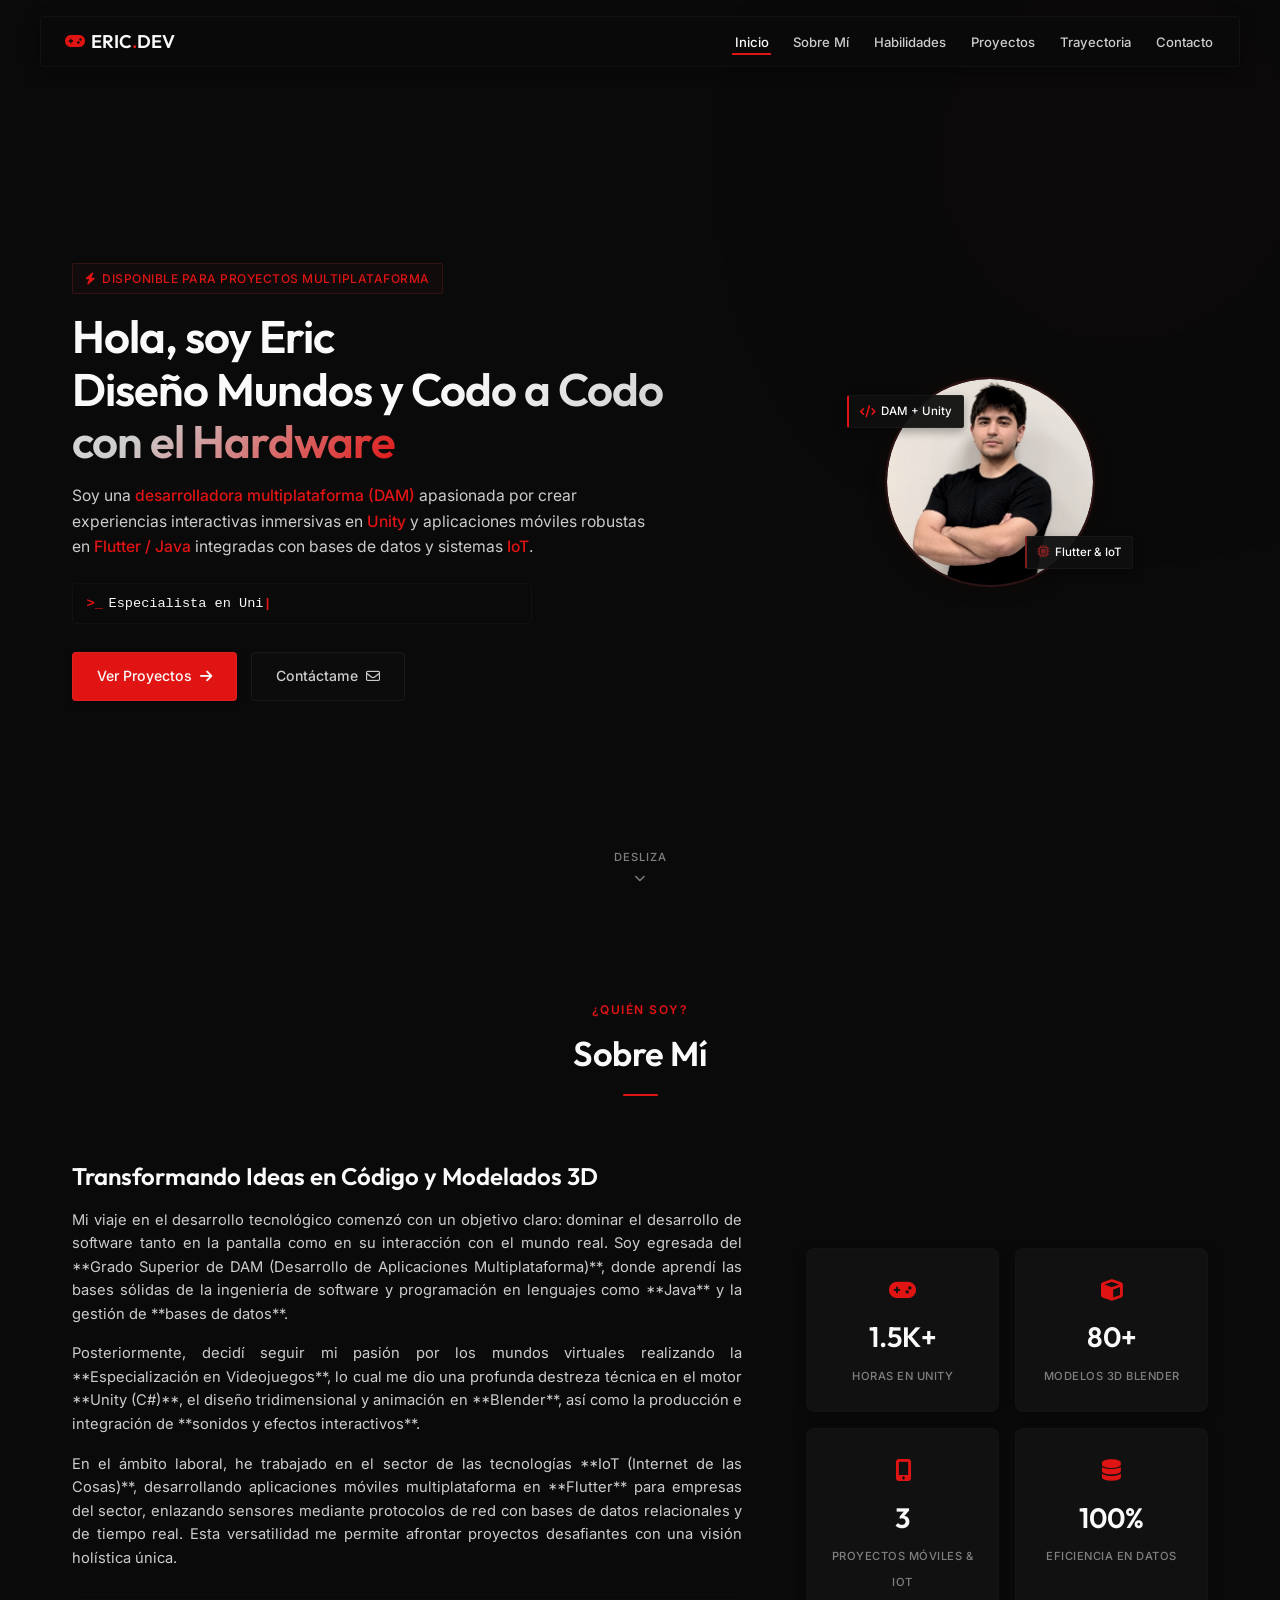
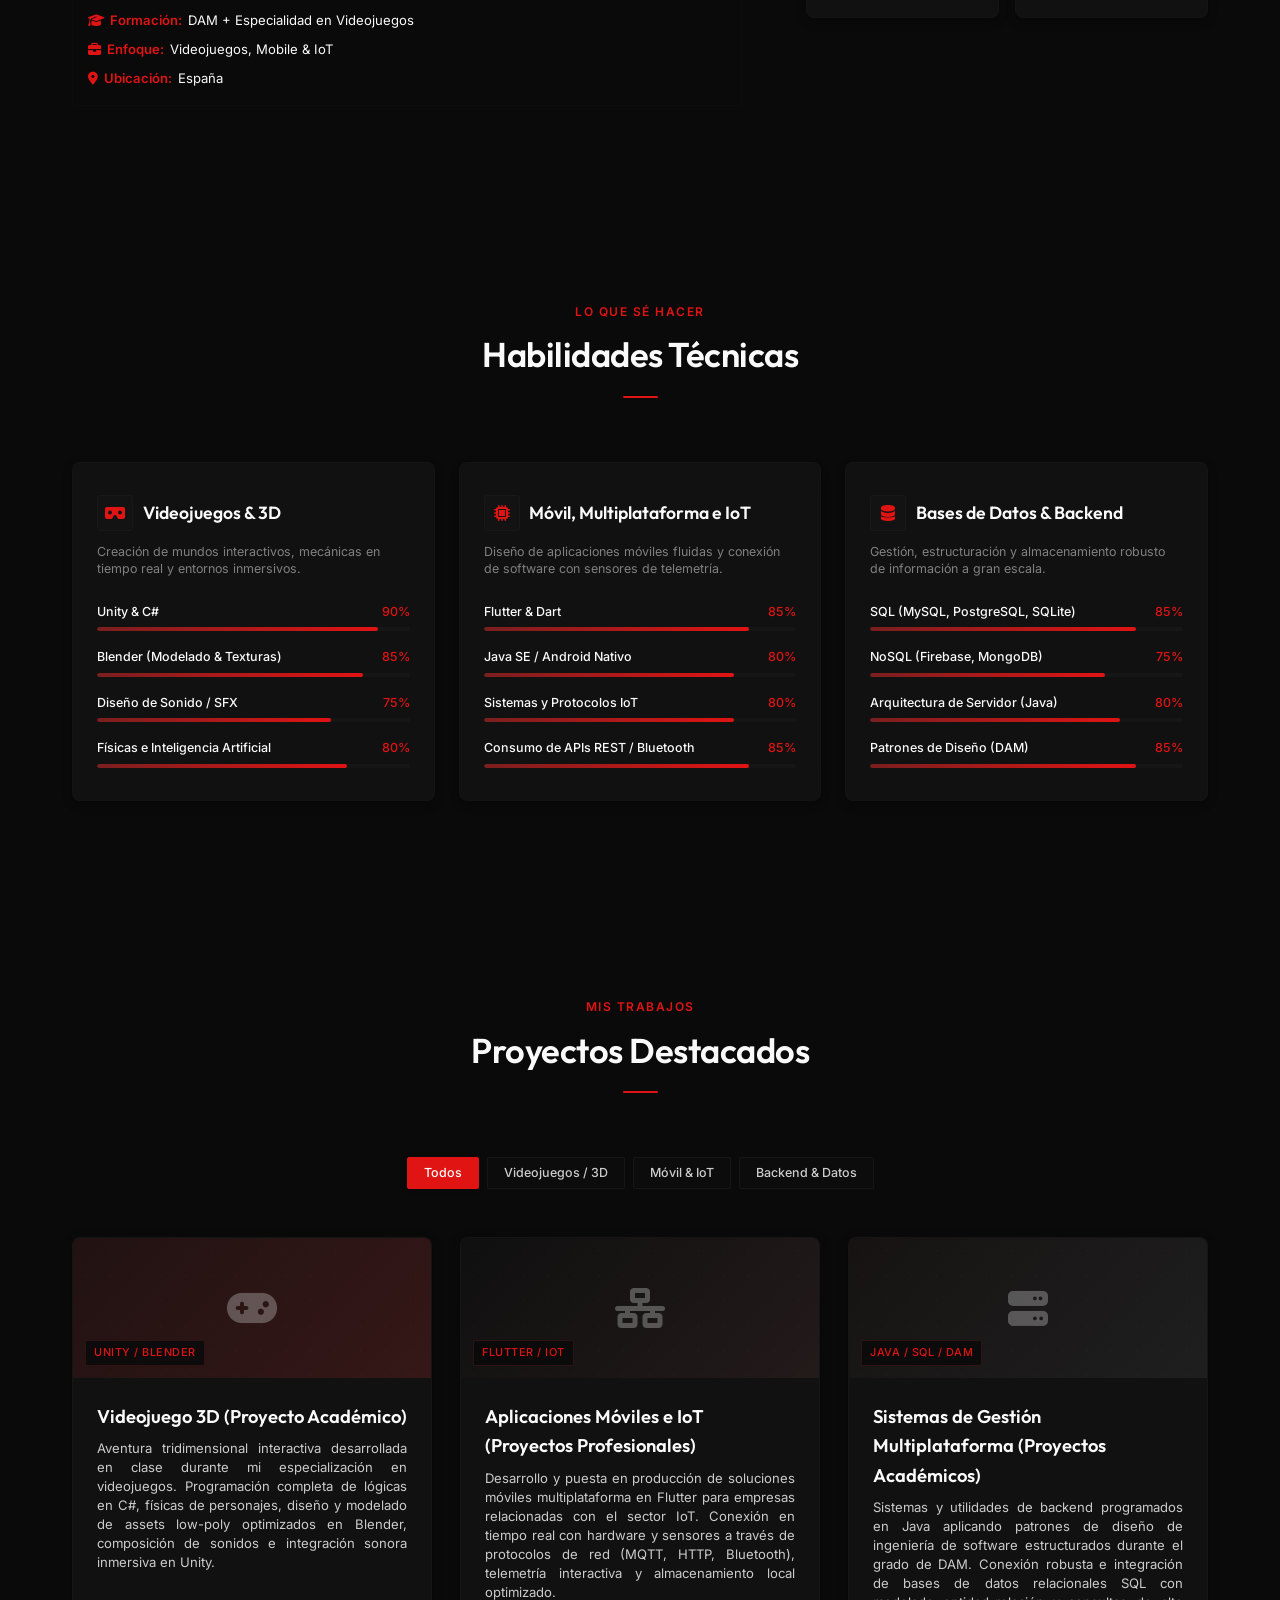
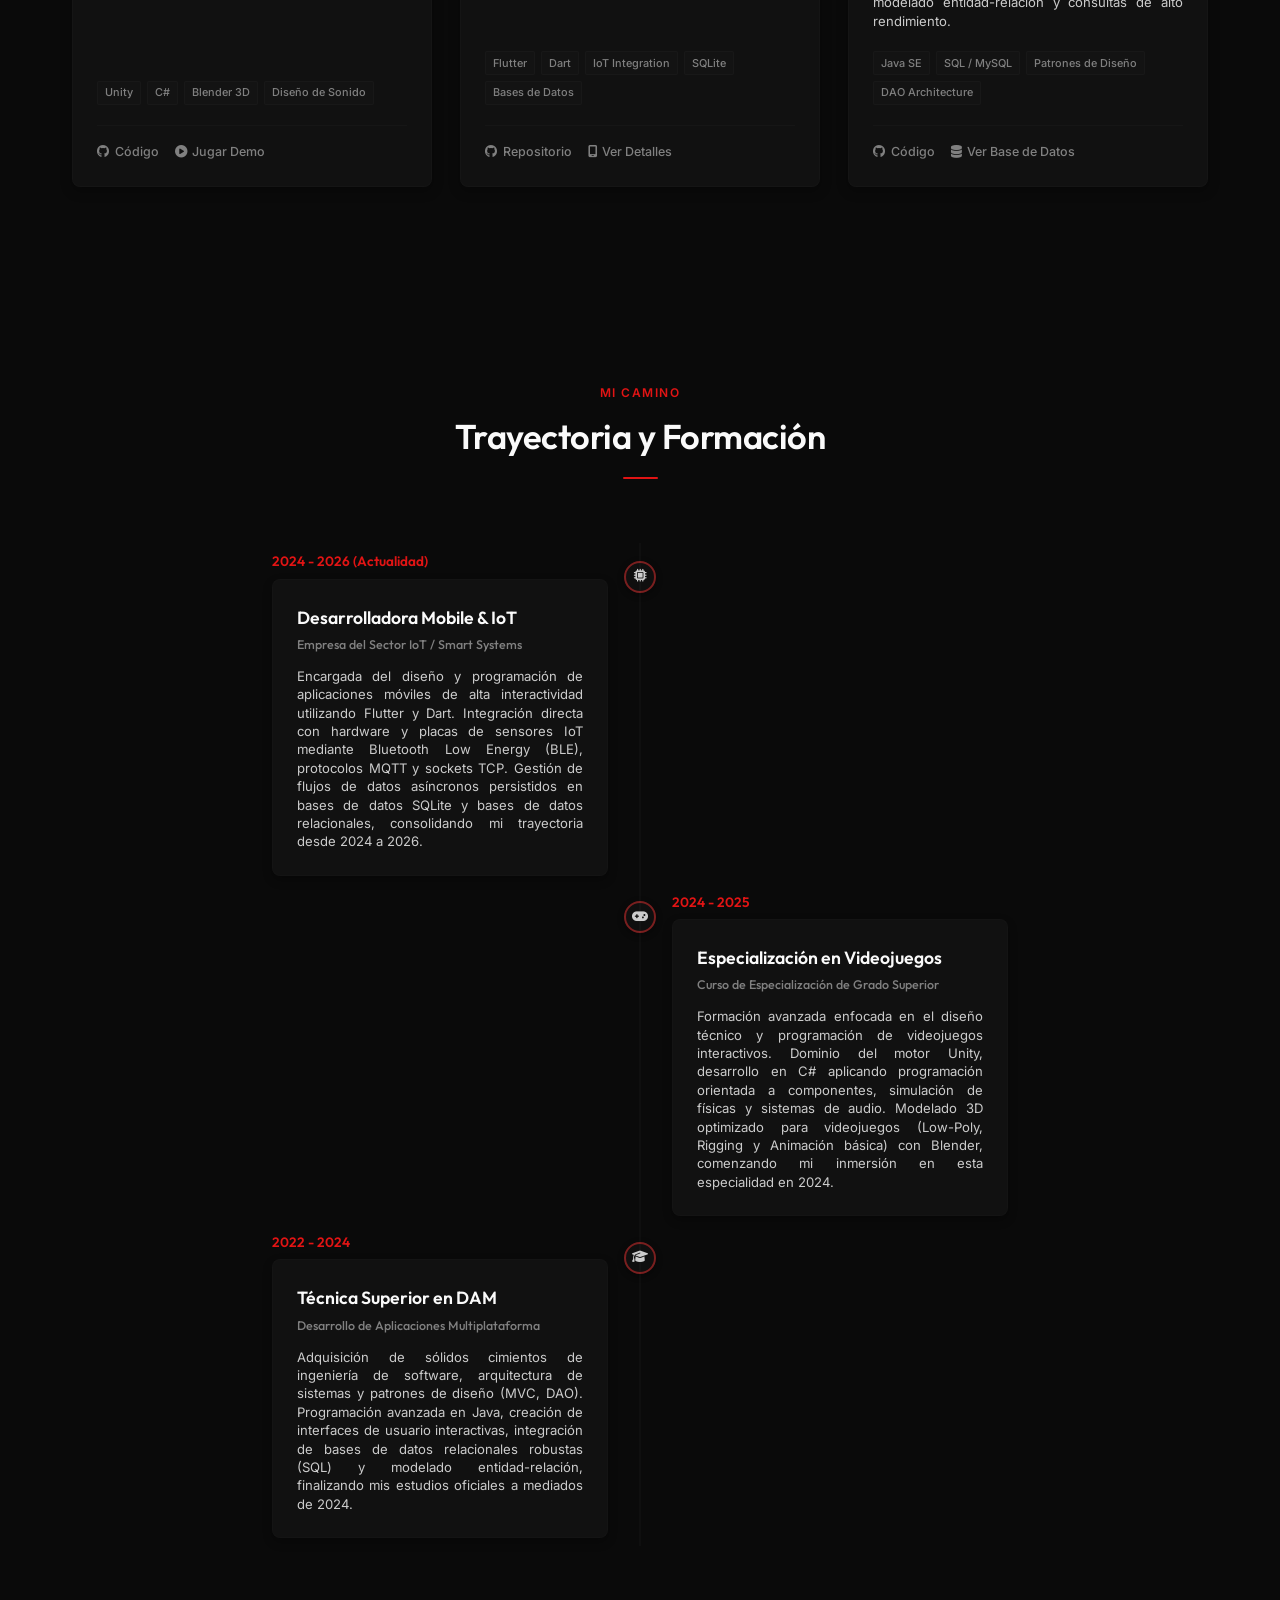
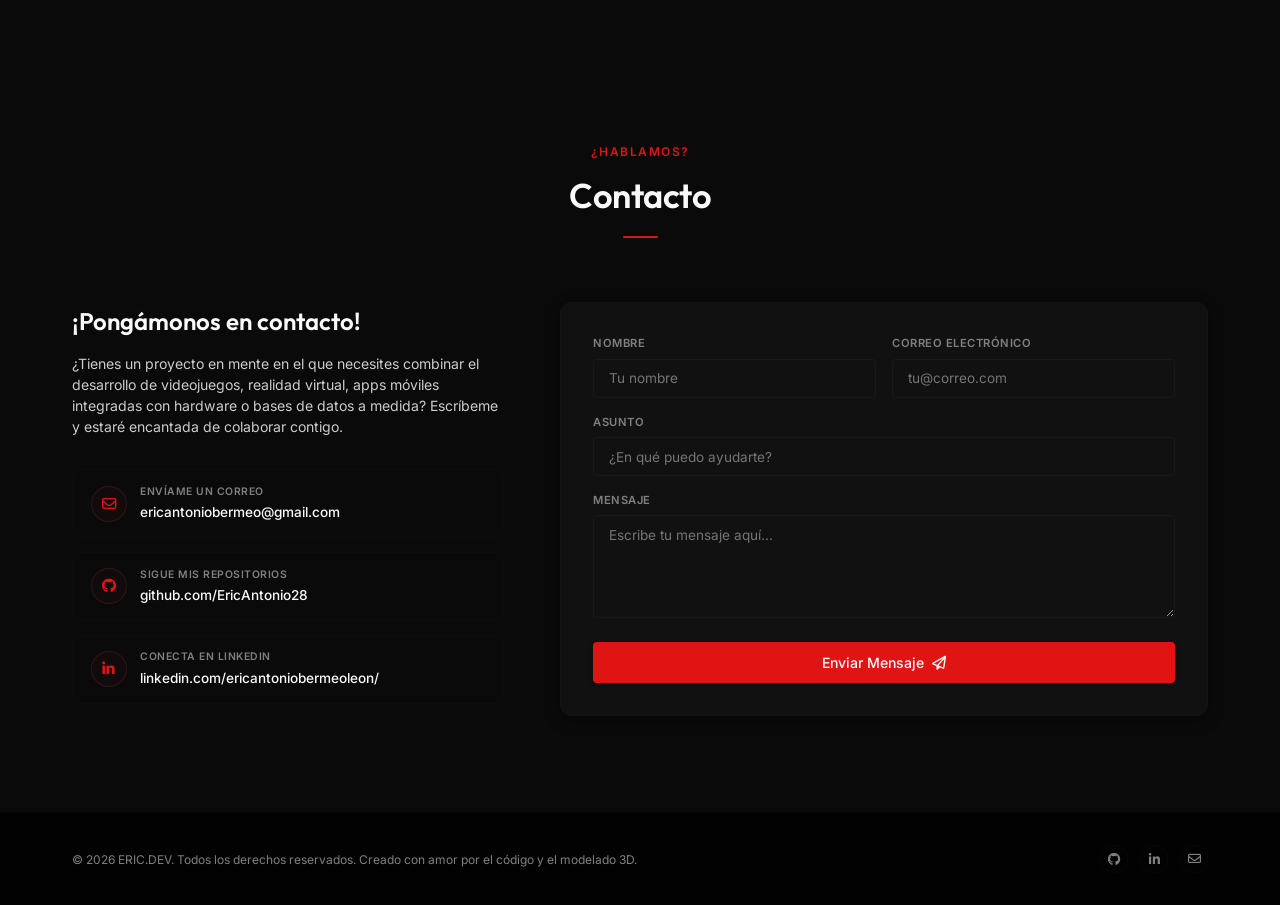
==== commit 81e72785: "actializacion" ====
--- a/index.html
+++ b/index.html
@@ -460,21 +460,21 @@
                                 <div class="card-icon"><i class="fa-regular fa-envelope"></i></div>
                                 <div class="card-content">
                                     <span class="card-label">Envíame un correo</span>
-                                    <a href="mailto:eric.dev@example.com" class="card-value">eric.dev@example.com</a>
+                                    <a href="mailto:ericantoniobermeo@gmail.com" class="card-value">ericantoniobermeo@gmail.com</a>
                                 </div>
                             </div>
                             <div class="contact-card-item">
                                 <div class="card-icon"><i class="fa-brands fa-github"></i></div>
                                 <div class="card-content">
                                     <span class="card-label">Sigue mis repositorios</span>
-                                    <a href="https://github.com" target="_blank" class="card-value">github.com/eric-dev</a>
+                                    <a href="https://github.com/EricAntonio28" target="_blank" class="card-value">github.com/EricAntonio28</a>
                                 </div>
                             </div>
                             <div class="contact-card-item">
                                 <div class="card-icon"><i class="fa-brands fa-linkedin-in"></i></div>
                                 <div class="card-content">
                                     <span class="card-label">Conecta en LinkedIn</span>
-                                    <a href="https://linkedin.com" target="_blank" class="card-value">linkedin.com/in/eric-dev</a>
+                                    <a href="https://www.linkedin.com/in/ericantoniobermeoleon/" target="_blank" class="card-value">linkedin.com/ericantoniobermeoleon/</a>
                                 </div>
                             </div>
                         </div>
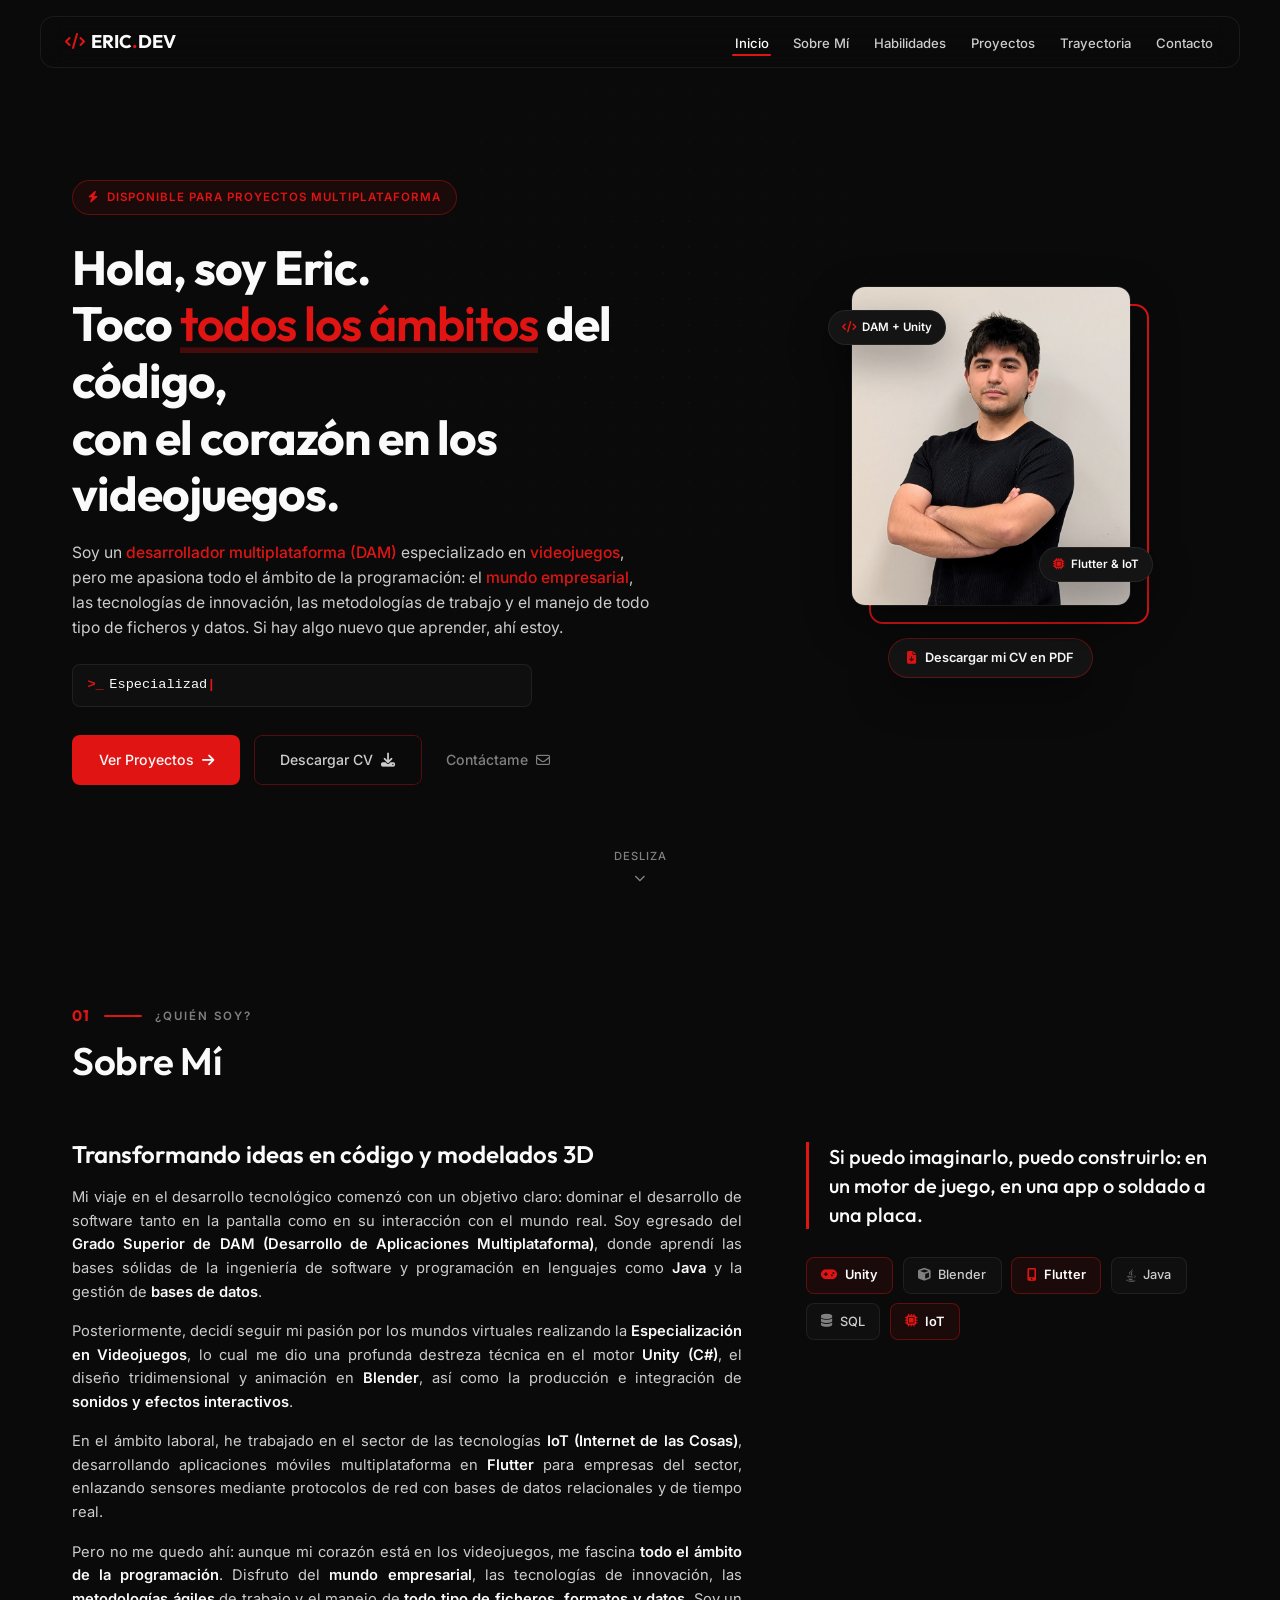
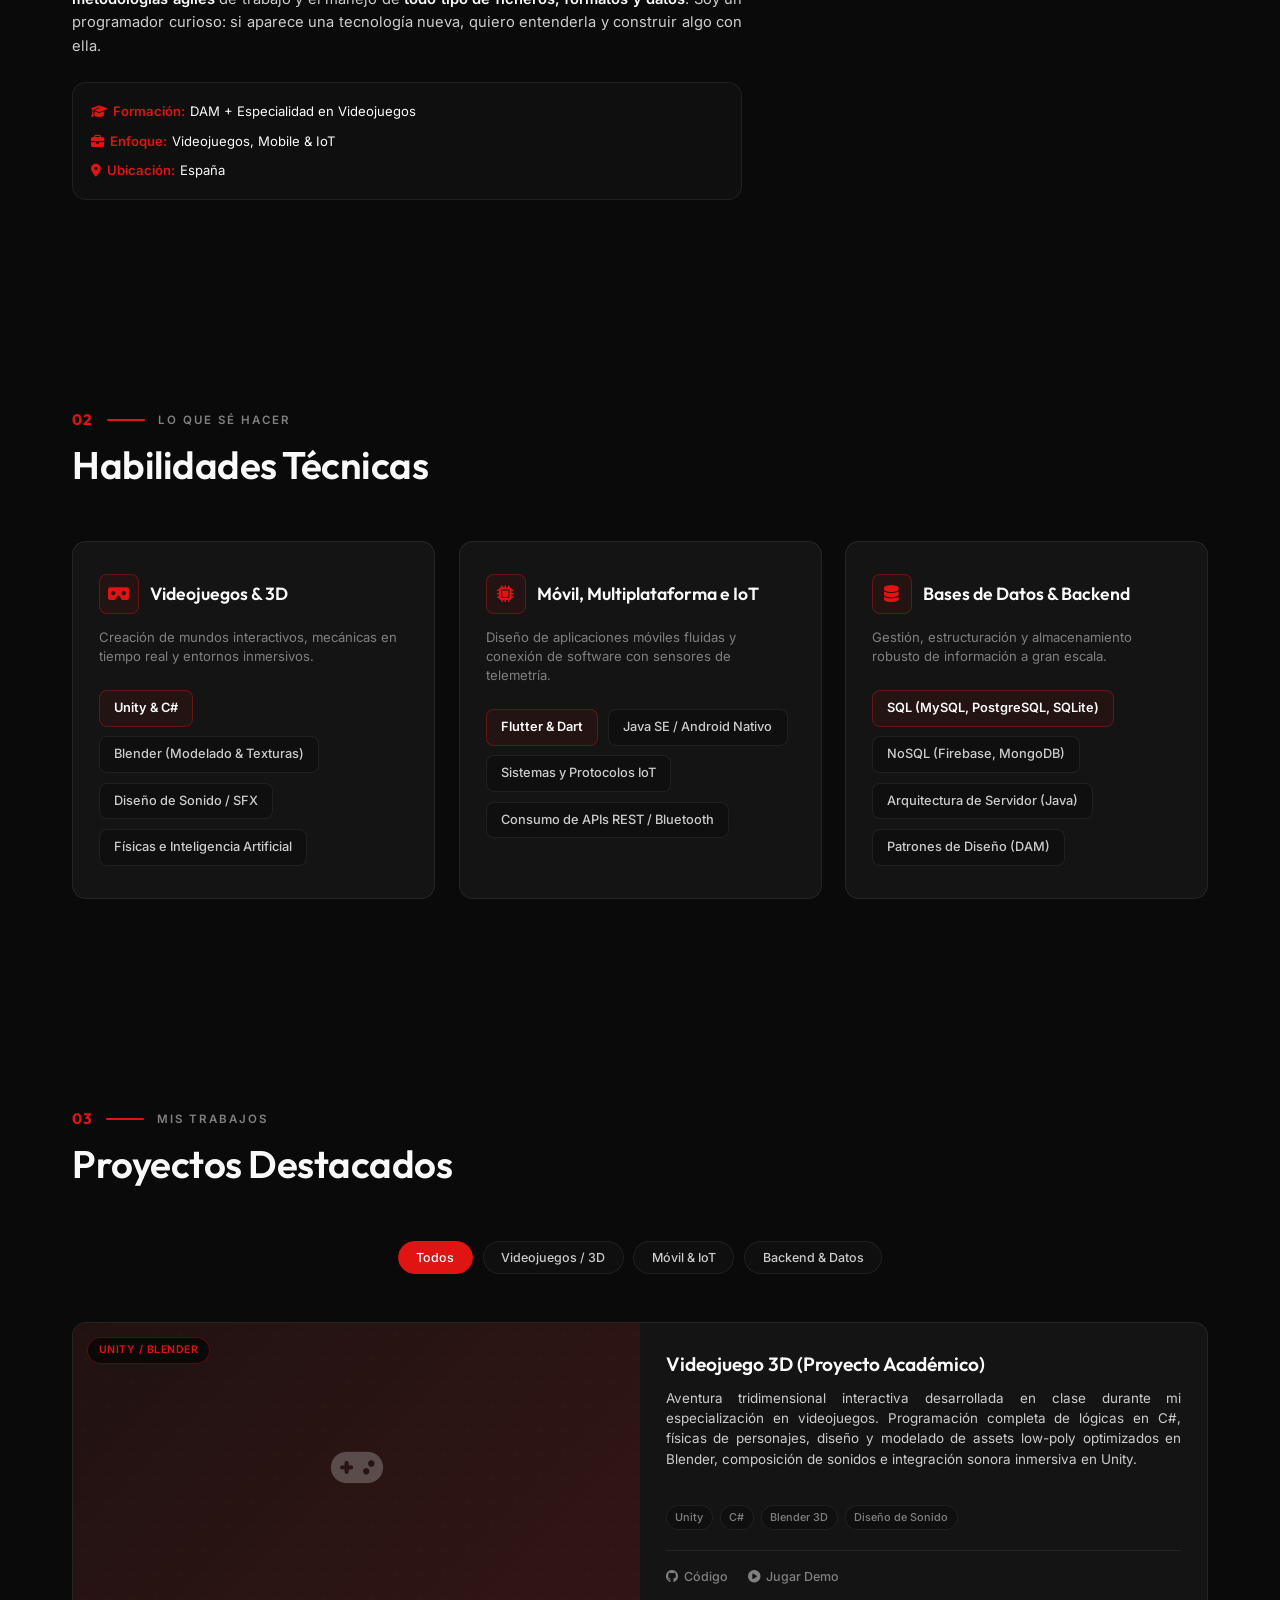
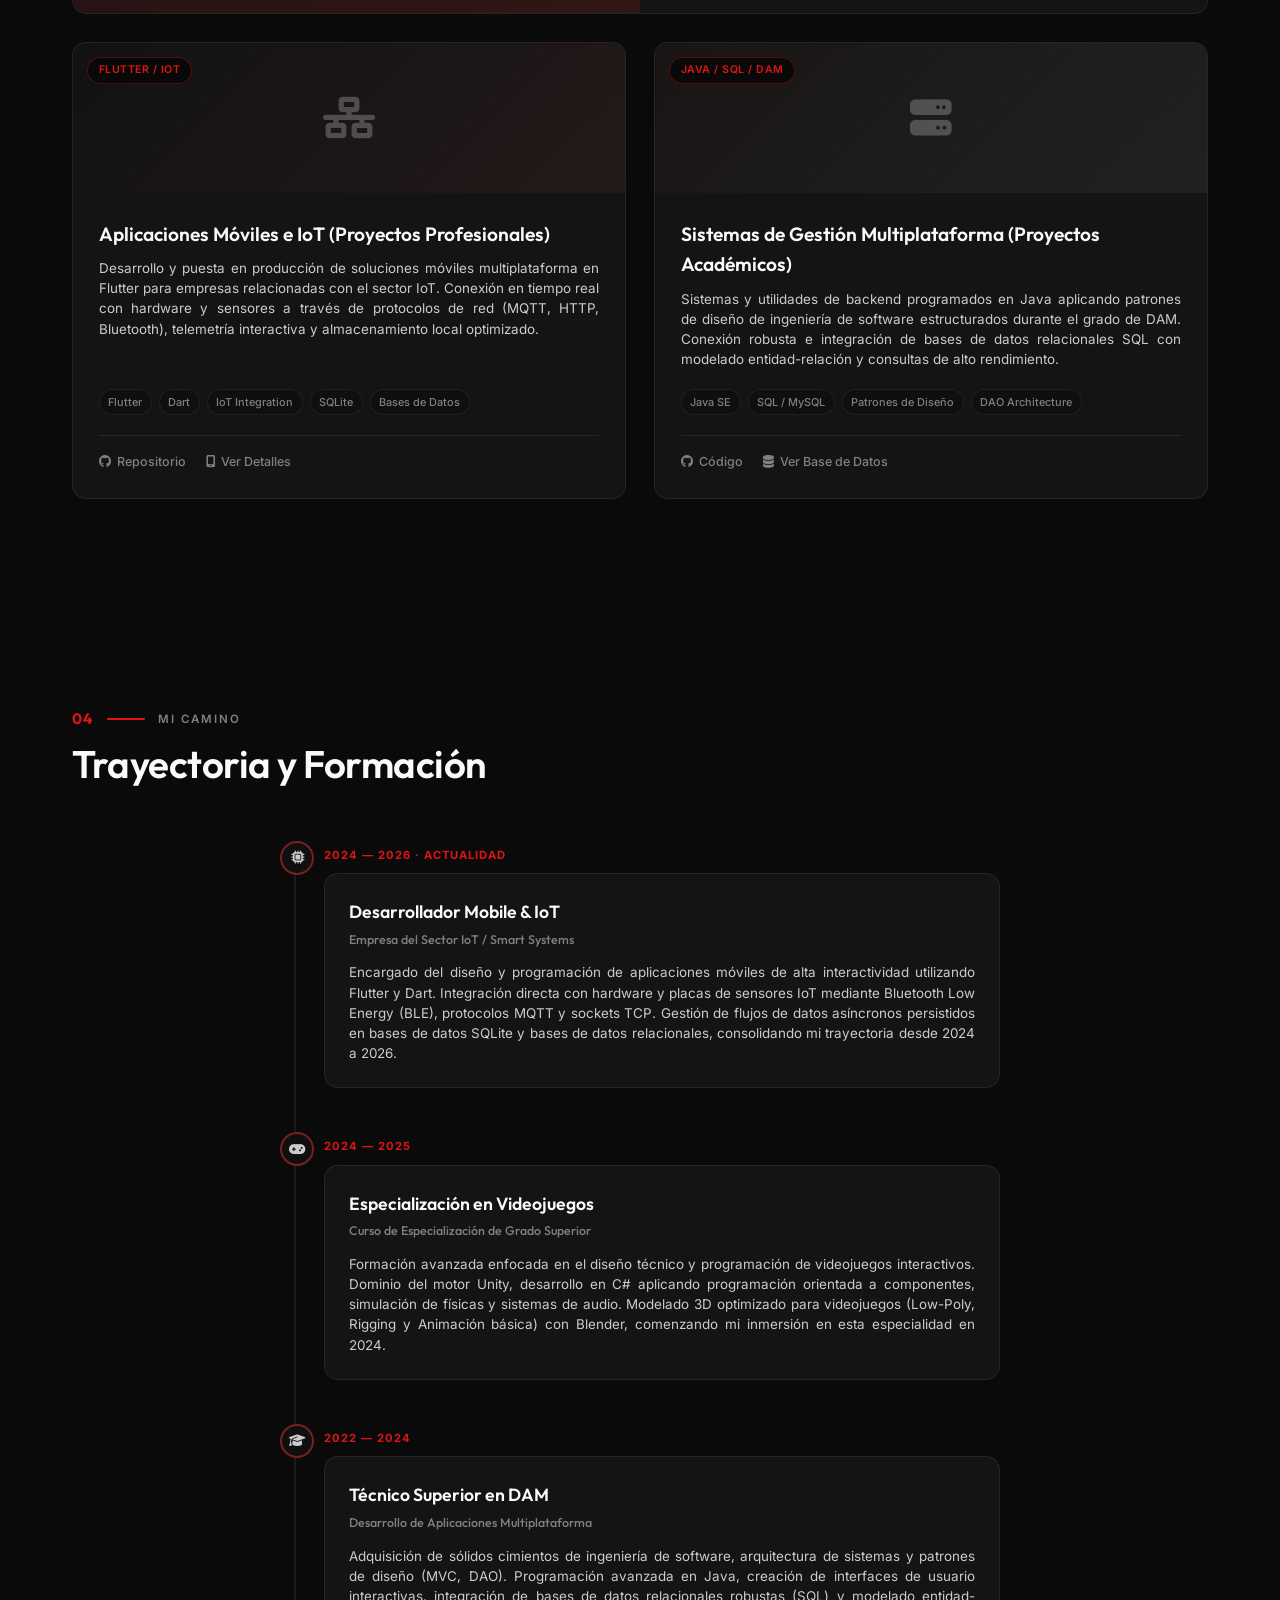
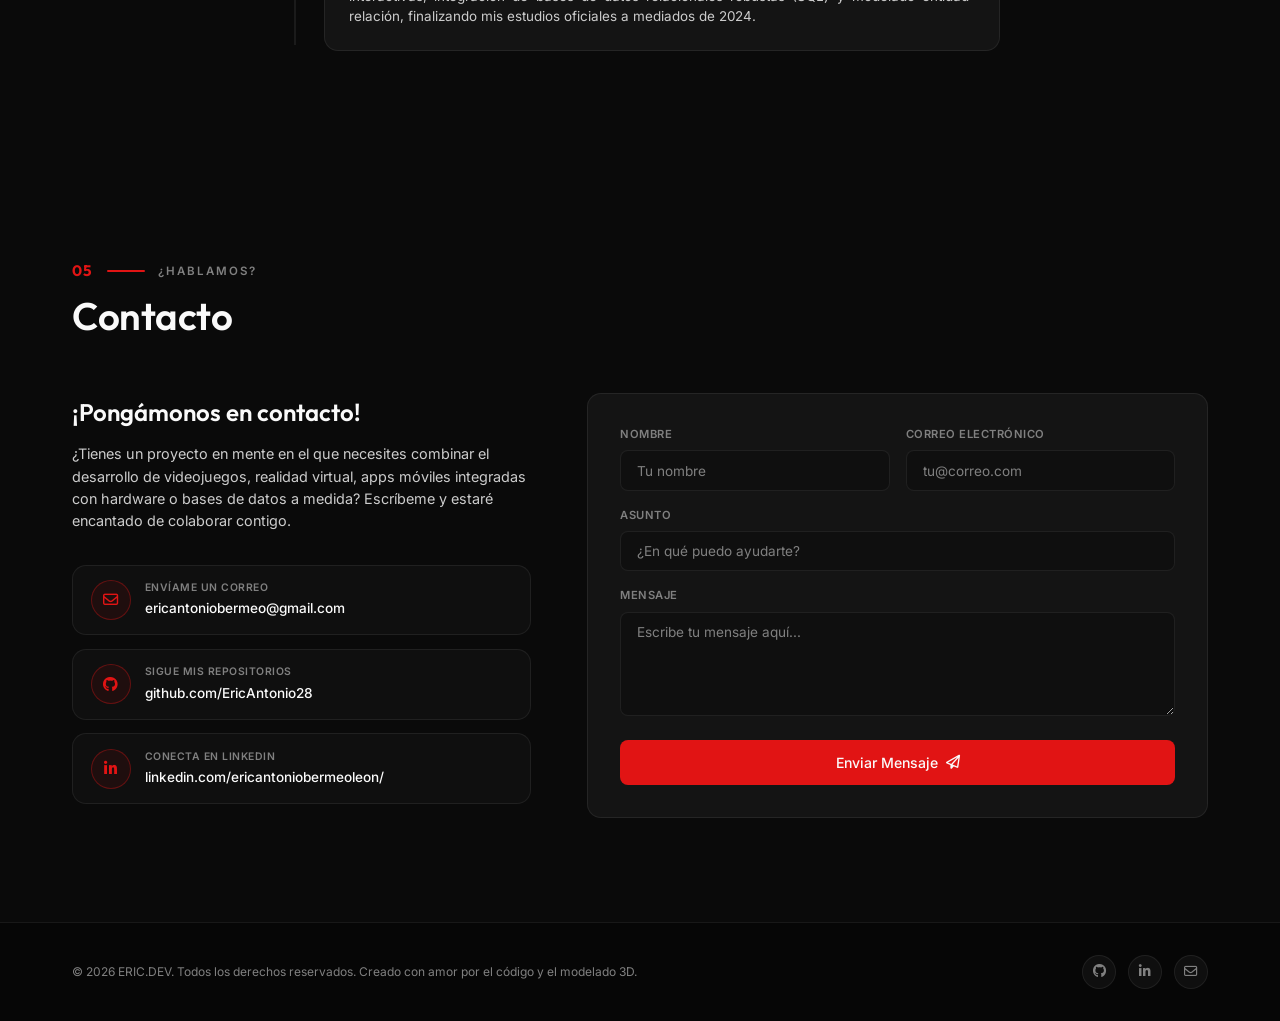
==== commit cf7c1262: "Mejoras de ánimaciones y tambien CV descargable" ====
--- a/index.html
+++ b/index.html
@@ -4,37 +4,38 @@
     <meta charset="UTF-8">
     <meta name="viewport" content="width=device-width, initial-scale=1.0">
     <title>Eric | Game Developer & Mobile Specialist</title>
-    <meta name="description" content="Portafolio profesional de Eric. Especialista en Desarrollo de Videojuegos (Unity, Blender, Sonido), Aplicaciones Móviles (Flutter, Java, IoT) y Bases de Datos. Técnica DAM (Desarrollo de Aplicaciones Multiplataforma).">
-    
+    <meta name="description" content="Portafolio profesional de Eric. Desarrollador multiplataforma especializado en Videojuegos (Unity, Blender, Sonido), pero apasionado por todo el ámbito de la programación: Apps Móviles (Flutter, Java, IoT), Bases de Datos, backend y metodologías. Técnico Superior en DAM.">
+
     <!-- Open Graph para redes sociales / LinkedIn -->
     <meta property="og:title" content="Eric | Game Developer & Mobile Specialist">
-    <meta property="og:description" content="Explora mi portafolio de videojuegos en Unity, aplicaciones móviles en Flutter, sistemas IoT y bases de datos. Graduada en DAM.">
+    <meta property="og:description" content="Explora mi portafolio: videojuegos en Unity, apps móviles en Flutter, sistemas IoT, bases de datos y backend. Técnico Superior en DAM apasionado por todo el ámbito de la programación.">
     <meta property="og:type" content="website">
-    
+
+    <!-- Activa el estado inicial de las animaciones solo si hay JS (evita parpadeos) -->
+    <script>document.documentElement.classList.add('js');</script>
+
     <!-- Google Fonts: Outfit (títulos) e Inter (cuerpo) -->
     <link rel="preconnect" href="https://fonts.googleapis.com">
     <link rel="preconnect" href="https://fonts.gstatic.com" crossorigin>
     <link href="https://fonts.googleapis.com/css2?family=Inter:wght@300;400;500;600;700&family=Outfit:wght@400;500;600;700;800&display=swap" rel="stylesheet">
-    
+
     <!-- FontAwesome para iconos modernos -->
     <link rel="stylesheet" href="https://cdnjs.cloudflare.com/ajax/libs/font-awesome/6.4.0/css/all.min.css">
-    
+
     <!-- Estilos personalizados -->
     <link rel="stylesheet" href="style.css">
 </head>
 <body>
 
-    <div class="tech-grid-bg"></div>
-    <div class="glow-orb orb-1"></div>
-    <div class="glow-orb orb-2"></div>
+    <div class="grain-bg"></div>
 
     <header class="header">
         <div class="nav-container">
             <a href="#" class="logo">
-                <span class="logo-icon"><i class="fa-solid fa-gamepad"></i></span>
+                <span class="logo-icon"><i class="fa-solid fa-code"></i></span>
                 <span class="logo-text">ERIC<span class="accent-dot">.</span>DEV</span>
             </a>
-            
+
             <nav class="nav-menu" id="nav-menu">
                 <ul>
                     <li><a href="#inicio" class="nav-link active">Inicio</a></li>
@@ -55,14 +56,14 @@
     <main>
         <section id="inicio" class="hero-section">
             <div class="container hero-container">
-                <div class="hero-content">
-                    <span class="hero-tagline"><i class="fa-solid fa-bolt"></i> Disponible para Proyectos Multiplataforma</span>
+                <div class="hero-content reveal reveal-left">
+                    <span class="hero-tagline"><i class="fa-solid fa-bolt"></i> Disponible para proyectos multiplataforma</span>
                     <h1 class="hero-title">
-                        Hola, soy Eric<br>
-                        <span class="text-gradient">Diseño Mundos y Codo a Codo con el Hardware</span>
+                        Hola, soy Eric.<br>
+                        Toco <span class="marker">todos los ámbitos</span> del código,<br>con el corazón en los videojuegos.
                     </h1>
                     <p class="hero-subtitle">
-                        Soy una <span class="highlight-text">desarrolladora multiplataforma (DAM)</span> apasionada por crear experiencias interactivas inmersivas en <span class="highlight-text">Unity</span> y aplicaciones móviles robustas en <span class="highlight-text">Flutter / Java</span> integradas con bases de datos y sistemas <span class="highlight-text">IoT</span>.
+                        Soy un <span class="highlight-text">desarrollador multiplataforma (DAM)</span> especializado en <span class="highlight-text">videojuegos</span>, pero me apasiona todo el ámbito de la programación: el <span class="highlight-text">mundo empresarial</span>, las tecnologías de innovación, las metodologías de trabajo y el manejo de todo tipo de ficheros y datos. Si hay algo nuevo que aprender, ahí estoy.
                     </p>
                     <div class="typing-container">
                         <span class="typing-prefix">>_ </span>
@@ -73,27 +74,32 @@
                             <span>Ver Proyectos</span>
                             <i class="fa-solid fa-arrow-right"></i>
                         </a>
-                        <a href="#contacto" class="btn btn-secondary">
+                        <a href="Cv.pdf" download class="btn btn-secondary btn-cv">
+                            <span>Descargar CV</span>
+                            <i class="fa-solid fa-download"></i>
+                        </a>
+                        <a href="#contacto" class="btn btn-ghost">
                             <span>Contáctame</span>
                             <i class="fa-regular fa-envelope"></i>
                         </a>
                     </div>
                 </div>
-                
-                <div class="hero-visual">
-                    <div class="avatar-glow-container">
-                        <div class="interactive-hologram">
+
+                <div class="hero-visual reveal reveal-scale reveal-delay-1">
+                    <div class="avatar-frame-wrap">
+                        <div class="avatar-frame">
                             <img src="FotoEric.jpg" alt="Eric" class="profile-photo">
                         </div>
-                        <div class="avatar-badge font-dev">
-                            <span class="badge-icon"><i class="fa-solid fa-code"></i></span>
-                            <span class="badge-text">DAM + Unity</span>
-                        </div>
-                        <div class="avatar-badge font-iot">
-                            <span class="badge-icon"><i class="fa-solid fa-microchip"></i></span>
-                            <span class="badge-text">Flutter & IoT</span>
-                        </div>
-                    </div>
+                        <span class="avatar-badge badge-dev">
+                            <i class="fa-solid fa-code"></i> DAM + Unity
+                        </span>
+                        <span class="avatar-badge badge-iot">
+                            <i class="fa-solid fa-microchip"></i> Flutter & IoT
+                        </span>
+                    </div>
+                    <a href="Cv.pdf" download class="avatar-cv-link" aria-label="Descargar currículum en PDF">
+                        <i class="fa-solid fa-file-arrow-down"></i> Descargar mi CV en PDF
+                    </a>
                 </div>
             </div>
             <div class="scroll-down">
@@ -106,23 +112,29 @@
 
         <section id="sobre-mi" class="about-section">
             <div class="container">
-                <div class="section-header">
-                    <span class="section-subtitle">¿Quién soy?</span>
+                <div class="section-header reveal">
+                    <div class="section-eyebrow">
+                        <span class="index-number">01</span>
+                        <span class="eyebrow-line"></span>
+                        <span class="section-subtitle">¿Quién soy?</span>
+                    </div>
                     <h2 class="section-title">Sobre Mí</h2>
-                    <div class="title-underline"></div>
-                </div>
-                
+                </div>
+
                 <div class="about-grid">
-                    <div class="about-info">
-                        <h3 class="about-heading">Transformando Ideas en Código y Modelados 3D</h3>
+                    <div class="about-info reveal reveal-left">
+                        <h3 class="about-heading">Transformando ideas en código y modelados 3D</h3>
                         <p class="about-text">
-                            Mi viaje en el desarrollo tecnológico comenzó con un objetivo claro: dominar el desarrollo de software tanto en la pantalla como en su interacción con el mundo real. Soy egresada del **Grado Superior de DAM (Desarrollo de Aplicaciones Multiplataforma)**, donde aprendí las bases sólidas de la ingeniería de software y programación en lenguajes como **Java** y la gestión de **bases de datos**.
+                            Mi viaje en el desarrollo tecnológico comenzó con un objetivo claro: dominar el desarrollo de software tanto en la pantalla como en su interacción con el mundo real. Soy egresado del <strong>Grado Superior de DAM (Desarrollo de Aplicaciones Multiplataforma)</strong>, donde aprendí las bases sólidas de la ingeniería de software y programación en lenguajes como <strong>Java</strong> y la gestión de <strong>bases de datos</strong>.
                         </p>
                         <p class="about-text">
-                            Posteriormente, decidí seguir mi pasión por los mundos virtuales realizando la **Especialización en Videojuegos**, lo cual me dio una profunda destreza técnica en el motor **Unity (C#)**, el diseño tridimensional y animación en **Blender**, así como la producción e integración de **sonidos y efectos interactivos**.
+                            Posteriormente, decidí seguir mi pasión por los mundos virtuales realizando la <strong>Especialización en Videojuegos</strong>, lo cual me dio una profunda destreza técnica en el motor <strong>Unity (C#)</strong>, el diseño tridimensional y animación en <strong>Blender</strong>, así como la producción e integración de <strong>sonidos y efectos interactivos</strong>.
                         </p>
                         <p class="about-text">
-                            En el ámbito laboral, he trabajado en el sector de las tecnologías **IoT (Internet de las Cosas)**, desarrollando aplicaciones móviles multiplataforma en **Flutter** para empresas del sector, enlazando sensores mediante protocolos de red con bases de datos relacionales y de tiempo real. Esta versatilidad me permite afrontar proyectos desafiantes con una visión holística única.
+                            En el ámbito laboral, he trabajado en el sector de las tecnologías <strong>IoT (Internet de las Cosas)</strong>, desarrollando aplicaciones móviles multiplataforma en <strong>Flutter</strong> para empresas del sector, enlazando sensores mediante protocolos de red con bases de datos relacionales y de tiempo real.
+                        </p>
+                        <p class="about-text">
+                            Pero no me quedo ahí: aunque mi corazón está en los videojuegos, me fascina <strong>todo el ámbito de la programación</strong>. Disfruto del <strong>mundo empresarial</strong>, las tecnologías de innovación, las <strong>metodologías ágiles</strong> de trabajo y el manejo de <strong>todo tipo de ficheros, formatos y datos</strong>. Soy un programador curioso: si aparece una tecnología nueva, quiero entenderla y construir algo con ella.
                         </p>
                         <div class="personal-details">
                             <div class="detail-item">
@@ -139,27 +151,18 @@
                             </div>
                         </div>
                     </div>
-                    
-                    <div class="about-stats-grid">
-                        <div class="stat-card">
-                            <div class="stat-icon"><i class="fa-solid fa-gamepad"></i></div>
-                            <span class="stat-number" data-target="1500" data-format="k">1.5K+</span>
-                            <span class="stat-label">Horas en Unity</span>
-                        </div>
-                        <div class="stat-card">
-                            <div class="stat-icon"><i class="fa-solid fa-cube"></i></div>
-                            <span class="stat-number" data-target="80" data-format="plus">80+</span>
-                            <span class="stat-label">Modelos 3D Blender</span>
-                        </div>
-                        <div class="stat-card">
-                            <div class="stat-icon"><i class="fa-solid fa-mobile-screen-button"></i></div>
-                            <span class="stat-number" data-target="3">3</span>
-                            <span class="stat-label">Proyectos Móviles & IoT</span>
-                        </div>
-                        <div class="stat-card">
-                            <div class="stat-icon"><i class="fa-solid fa-database"></i></div>
-                            <span class="stat-number" data-target="100" data-format="percent">100%</span>
-                            <span class="stat-label">Eficiencia en Datos</span>
+
+                    <div class="about-extra reveal reveal-right reveal-delay-1">
+                        <blockquote class="pull-quote">
+                            Si puedo imaginarlo, puedo construirlo: en un motor de juego, en una app o soldado a una placa.
+                        </blockquote>
+                        <div class="chip-cloud">
+                            <span class="chip chip-lg"><i class="fa-solid fa-gamepad"></i> Unity</span>
+                            <span class="chip"><i class="fa-solid fa-cube"></i> Blender</span>
+                            <span class="chip chip-lg"><i class="fa-solid fa-mobile-screen-button"></i> Flutter</span>
+                            <span class="chip"><i class="fa-brands fa-java"></i> Java</span>
+                            <span class="chip"><i class="fa-solid fa-database"></i> SQL</span>
+                            <span class="chip chip-lg"><i class="fa-solid fa-microchip"></i> IoT</span>
                         </div>
                     </div>
                 </div>
@@ -168,124 +171,55 @@
 
         <section id="habilidades" class="skills-section">
             <div class="container">
-                <div class="section-header">
-                    <span class="section-subtitle">Lo que sé hacer</span>
+                <div class="section-header reveal">
+                    <div class="section-eyebrow">
+                        <span class="index-number">02</span>
+                        <span class="eyebrow-line"></span>
+                        <span class="section-subtitle">Lo que sé hacer</span>
+                    </div>
                     <h2 class="section-title">Habilidades Técnicas</h2>
-                    <div class="title-underline"></div>
                 </div>
 
                 <div class="skills-container-grid">
-                    <div class="skills-category-card">
+                    <div class="skills-category-card reveal reveal-scale">
                         <div class="category-header">
                             <div class="category-icon"><i class="fa-solid fa-vr-cardboard"></i></div>
                             <h3 class="category-title">Videojuegos & 3D</h3>
                         </div>
                         <p class="category-desc">Creación de mundos interactivos, mecánicas en tiempo real y entornos inmersivos.</p>
-                        <div class="skills-list">
-                            <div class="skill-item">
-                                <div class="skill-info">
-                                    <span class="skill-name">Unity & C#</span>
-                                    <span class="skill-pct">90%</span>
-                                </div>
-                                <div class="skill-bar-bg"><div class="skill-bar-fill" style="width: 90%;"></div></div>
-                            </div>
-                            <div class="skill-item">
-                                <div class="skill-info">
-                                    <span class="skill-name">Blender (Modelado & Texturas)</span>
-                                    <span class="skill-pct">85%</span>
-                                </div>
-                                <div class="skill-bar-bg"><div class="skill-bar-fill" style="width: 85%;"></div></div>
-                            </div>
-                            <div class="skill-item">
-                                <div class="skill-info">
-                                    <span class="skill-name">Diseño de Sonido / SFX</span>
-                                    <span class="skill-pct">75%</span>
-                                </div>
-                                <div class="skill-bar-bg"><div class="skill-bar-fill" style="width: 75%;"></div></div>
-                            </div>
-                            <div class="skill-item">
-                                <div class="skill-info">
-                                    <span class="skill-name">Físicas e Inteligencia Artificial</span>
-                                    <span class="skill-pct">80%</span>
-                                </div>
-                                <div class="skill-bar-bg"><div class="skill-bar-fill" style="width: 80%;"></div></div>
-                            </div>
-                        </div>
-                    </div>
-
-                    <div class="skills-category-card">
+                        <div class="chip-cloud">
+                            <span class="chip chip-lg">Unity & C#</span>
+                            <span class="chip">Blender (Modelado & Texturas)</span>
+                            <span class="chip">Diseño de Sonido / SFX</span>
+                            <span class="chip">Físicas e Inteligencia Artificial</span>
+                        </div>
+                    </div>
+
+                    <div class="skills-category-card reveal reveal-scale reveal-delay-1">
                         <div class="category-header">
                             <div class="category-icon"><i class="fa-solid fa-microchip"></i></div>
                             <h3 class="category-title">Móvil, Multiplataforma e IoT</h3>
                         </div>
                         <p class="category-desc">Diseño de aplicaciones móviles fluidas y conexión de software con sensores de telemetría.</p>
-                        <div class="skills-list">
-                            <div class="skill-item">
-                                <div class="skill-info">
-                                    <span class="skill-name">Flutter & Dart</span>
-                                    <span class="skill-pct">85%</span>
-                                </div>
-                                <div class="skill-bar-bg"><div class="skill-bar-fill" style="width: 85%;"></div></div>
-                            </div>
-                            <div class="skill-item">
-                                <div class="skill-info">
-                                    <span class="skill-name">Java SE / Android Nativo</span>
-                                    <span class="skill-pct">80%</span>
-                                </div>
-                                <div class="skill-bar-bg"><div class="skill-bar-fill" style="width: 80%;"></div></div>
-                            </div>
-                            <div class="skill-item">
-                                <div class="skill-info">
-                                    <span class="skill-name">Sistemas y Protocolos IoT</span>
-                                    <span class="skill-pct">80%</span>
-                                </div>
-                                <div class="skill-bar-bg"><div class="skill-bar-fill" style="width: 80%;"></div></div>
-                            </div>
-                            <div class="skill-item">
-                                <div class="skill-info">
-                                    <span class="skill-name">Consumo de APIs REST / Bluetooth</span>
-                                    <span class="skill-pct">85%</span>
-                                </div>
-                                <div class="skill-bar-bg"><div class="skill-bar-fill" style="width: 85%;"></div></div>
-                            </div>
-                        </div>
-                    </div>
-
-                    <div class="skills-category-card">
+                        <div class="chip-cloud">
+                            <span class="chip chip-lg">Flutter & Dart</span>
+                            <span class="chip">Java SE / Android Nativo</span>
+                            <span class="chip">Sistemas y Protocolos IoT</span>
+                            <span class="chip">Consumo de APIs REST / Bluetooth</span>
+                        </div>
+                    </div>
+
+                    <div class="skills-category-card reveal reveal-scale reveal-delay-2">
                         <div class="category-header">
                             <div class="category-icon"><i class="fa-solid fa-database"></i></div>
                             <h3 class="category-title">Bases de Datos & Backend</h3>
                         </div>
                         <p class="category-desc">Gestión, estructuración y almacenamiento robusto de información a gran escala.</p>
-                        <div class="skills-list">
-                            <div class="skill-item">
-                                <div class="skill-info">
-                                    <span class="skill-name">SQL (MySQL, PostgreSQL, SQLite)</span>
-                                    <span class="skill-pct">85%</span>
-                                </div>
-                                <div class="skill-bar-bg"><div class="skill-bar-fill" style="width: 85%;"></div></div>
-                            </div>
-                            <div class="skill-item">
-                                <div class="skill-info">
-                                    <span class="skill-name">NoSQL (Firebase, MongoDB)</span>
-                                    <span class="skill-pct">75%</span>
-                                </div>
-                                <div class="skill-bar-bg"><div class="skill-bar-fill" style="width: 75%;"></div></div>
-                            </div>
-                            <div class="skill-item">
-                                <div class="skill-info">
-                                    <span class="skill-name">Arquitectura de Servidor (Java)</span>
-                                    <span class="skill-pct">80%</span>
-                                </div>
-                                <div class="skill-bar-bg"><div class="skill-bar-fill" style="width: 80%;"></div></div>
-                            </div>
-                            <div class="skill-item">
-                                <div class="skill-info">
-                                    <span class="skill-name">Patrones de Diseño (DAM)</span>
-                                    <span class="skill-pct">85%</span>
-                                </div>
-                                <div class="skill-bar-bg"><div class="skill-bar-fill" style="width: 85%;"></div></div>
-                            </div>
+                        <div class="chip-cloud">
+                            <span class="chip chip-lg">SQL (MySQL, PostgreSQL, SQLite)</span>
+                            <span class="chip">NoSQL (Firebase, MongoDB)</span>
+                            <span class="chip">Arquitectura de Servidor (Java)</span>
+                            <span class="chip">Patrones de Diseño (DAM)</span>
                         </div>
                     </div>
                 </div>
@@ -294,13 +228,16 @@
 
         <section id="proyectos" class="projects-section">
             <div class="container">
-                <div class="section-header">
-                    <span class="section-subtitle">Mis trabajos</span>
+                <div class="section-header reveal">
+                    <div class="section-eyebrow">
+                        <span class="index-number">03</span>
+                        <span class="eyebrow-line"></span>
+                        <span class="section-subtitle">Mis trabajos</span>
+                    </div>
                     <h2 class="section-title">Proyectos Destacados</h2>
-                    <div class="title-underline"></div>
-                </div>
-
-                <div class="projects-filters">
+                </div>
+
+                <div class="projects-filters reveal">
                     <button class="filter-btn active" data-filter="all">Todos</button>
                     <button class="filter-btn" data-filter="games">Videojuegos / 3D</button>
                     <button class="filter-btn" data-filter="mobile">Móvil & IoT</button>
@@ -308,8 +245,8 @@
                 </div>
 
                 <div class="projects-grid" id="projects-grid">
-                    
-                    <div class="project-card" data-category="games">
+
+                    <div class="project-card featured reveal" data-category="games">
                         <div class="project-media">
                             <div class="project-visual-placeholder neon-games-placeholder">
                                 <i class="fa-solid fa-gamepad game-icon-glow"></i>
@@ -335,7 +272,7 @@
                         </div>
                     </div>
 
-                    <div class="project-card" data-category="mobile">
+                    <div class="project-card reveal reveal-left" data-category="mobile">
                         <div class="project-media">
                             <div class="project-visual-placeholder neon-mobile-placeholder">
                                 <i class="fa-solid fa-network-wired iot-icon-glow"></i>
@@ -362,7 +299,7 @@
                         </div>
                     </div>
 
-                    <div class="project-card" data-category="backend">
+                    <div class="project-card reveal reveal-right reveal-delay-1" data-category="backend">
                         <div class="project-media">
                             <div class="project-visual-placeholder neon-backend-placeholder">
                                 <i class="fa-solid fa-server db-icon-glow"></i>
@@ -393,29 +330,31 @@
 
         <section id="trayectoria" class="timeline-section">
             <div class="container">
-                <div class="section-header">
-                    <span class="section-subtitle">Mi camino</span>
+                <div class="section-header reveal">
+                    <div class="section-eyebrow">
+                        <span class="index-number">04</span>
+                        <span class="eyebrow-line"></span>
+                        <span class="section-subtitle">Mi camino</span>
+                    </div>
                     <h2 class="section-title">Trayectoria y Formación</h2>
-                    <div class="title-underline"></div>
                 </div>
 
                 <div class="timeline">
-                    <div class="timeline-item left">
+                    <div class="timeline-item">
                         <div class="timeline-dot"><i class="fa-solid fa-microchip"></i></div>
-                        <div class="timeline-date">2024 - 2026 (Actualidad)</div>
+                        <span class="timeline-date">2024 — 2026 · Actualidad</span>
                         <div class="timeline-content">
-                            <h3>Desarrolladora Mobile & IoT</h3>
+                            <h3>Desarrollador Mobile & IoT</h3>
                             <h4>Empresa del Sector IoT / Smart Systems</h4>
                             <p>
-                                Encargada del diseño y programación de aplicaciones móviles de alta interactividad utilizando Flutter y Dart. Integración directa con hardware y placas de sensores IoT mediante Bluetooth Low Energy (BLE), protocolos MQTT y sockets TCP. Gestión de flujos de datos asíncronos persistidos en bases de datos SQLite y bases de datos relacionales, consolidando mi trayectoria desde 2024 a 2026.
-                            </p>
-                        </div>
-                    </div>
-
-                    <!-- Evento 2: Especialización Videojuegos -->
-                    <div class="timeline-item right">
+                                Encargado del diseño y programación de aplicaciones móviles de alta interactividad utilizando Flutter y Dart. Integración directa con hardware y placas de sensores IoT mediante Bluetooth Low Energy (BLE), protocolos MQTT y sockets TCP. Gestión de flujos de datos asíncronos persistidos en bases de datos SQLite y bases de datos relacionales, consolidando mi trayectoria desde 2024 a 2026.
+                            </p>
+                        </div>
+                    </div>
+
+                    <div class="timeline-item">
                         <div class="timeline-dot"><i class="fa-solid fa-gamepad"></i></div>
-                        <div class="timeline-date">2024 - 2025</div>
+                        <span class="timeline-date">2024 — 2025</span>
                         <div class="timeline-content">
                             <h3>Especialización en Videojuegos</h3>
                             <h4>Curso de Especialización de Grado Superior</h4>
@@ -425,11 +364,11 @@
                         </div>
                     </div>
 
-                    <div class="timeline-item left">
+                    <div class="timeline-item">
                         <div class="timeline-dot"><i class="fa-solid fa-graduation-cap"></i></div>
-                        <div class="timeline-date">2022 - 2024</div>
+                        <span class="timeline-date">2022 — 2024</span>
                         <div class="timeline-content">
-                            <h3>Técnica Superior en DAM</h3>
+                            <h3>Técnico Superior en DAM</h3>
                             <h4>Desarrollo de Aplicaciones Multiplataforma</h4>
                             <p>
                                 Adquisición de sólidos cimientos de ingeniería de software, arquitectura de sistemas y patrones de diseño (MVC, DAO). Programación avanzada en Java, creación de interfaces de usuario interactivas, integración de bases de datos relacionales robustas (SQL) y modelado entidad-relación, finalizando mis estudios oficiales a mediados de 2024.
@@ -442,19 +381,22 @@
 
         <section id="contacto" class="contact-section">
             <div class="container">
-                <div class="section-header">
-                    <span class="section-subtitle">¿Hablamos?</span>
+                <div class="section-header reveal">
+                    <div class="section-eyebrow">
+                        <span class="index-number">05</span>
+                        <span class="eyebrow-line"></span>
+                        <span class="section-subtitle">¿Hablamos?</span>
+                    </div>
                     <h2 class="section-title">Contacto</h2>
-                    <div class="title-underline"></div>
                 </div>
 
                 <div class="contact-grid">
-                    <div class="contact-info-panel">
+                    <div class="contact-info-panel reveal reveal-left">
                         <h3 class="contact-heading">¡Pongámonos en contacto!</h3>
                         <p class="contact-text">
-                            ¿Tienes un proyecto en mente en el que necesites combinar el desarrollo de videojuegos, realidad virtual, apps móviles integradas con hardware o bases de datos a medida? Escríbeme y estaré encantada de colaborar contigo.
+                            ¿Tienes un proyecto en mente en el que necesites combinar el desarrollo de videojuegos, realidad virtual, apps móviles integradas con hardware o bases de datos a medida? Escríbeme y estaré encantado de colaborar contigo.
                         </p>
-                        
+
                         <div class="contact-details">
                             <div class="contact-card-item">
                                 <div class="card-icon"><i class="fa-regular fa-envelope"></i></div>
@@ -480,7 +422,7 @@
                         </div>
                     </div>
 
-                    <div class="contact-form-panel">
+                    <div class="contact-form-panel reveal reveal-right reveal-delay-1">
                         <form id="contact-form" class="contact-form">
                             <div class="form-row-2">
                                 <div class="form-group">
@@ -500,12 +442,12 @@
                                 <label for="message">Mensaje</label>
                                 <textarea id="message" name="message" rows="5" required placeholder="Escribe tu mensaje aquí..."></textarea>
                             </div>
-                            
+
                             <button type="submit" class="btn btn-primary btn-submit" id="btn-submit">
                                 <span>Enviar Mensaje</span>
                                 <i class="fa-regular fa-paper-plane"></i>
                             </button>
-                            
+
                             <div class="form-feedback" id="form-feedback"></div>
                         </form>
                     </div>
@@ -518,9 +460,9 @@
         <div class="container footer-container">
             <p class="copyright">&copy; 2026 ERIC.DEV. Todos los derechos reservados. Creado con amor por el código y el modelado 3D.</p>
             <div class="footer-socials">
-                <a href="https://github.com" target="_blank" aria-label="GitHub"><i class="fa-brands fa-github"></i></a>
-                <a href="https://linkedin.com" target="_blank" aria-label="LinkedIn"><i class="fa-brands fa-linkedin-in"></i></a>
-                <a href="mailto:eric.dev@example.com" aria-label="Email"><i class="fa-regular fa-envelope"></i></a>
+                <a href="https://github.com/EricAntonio28" target="_blank" aria-label="GitHub"><i class="fa-brands fa-github"></i></a>
+                <a href="https://www.linkedin.com/in/ericantoniobermeoleon/" target="_blank" aria-label="LinkedIn"><i class="fa-brands fa-linkedin-in"></i></a>
+                <a href="mailto:ericantoniobermeo@gmail.com" aria-label="Email"><i class="fa-regular fa-envelope"></i></a>
             </div>
         </div>
     </footer>
--- a/style.css
+++ b/style.css
@@ -1,28 +1,28 @@
 :root {
     --color-bg-darker: hsl(0, 0%, 4%);
     --color-bg-deep: hsl(0, 0%, 6%);
-    --color-bg-card: hsla(0, 0%, 8%, 0.75);
-    --color-bg-nav: hsla(0, 0%, 4%, 0.95);
+    --color-bg-card: hsl(0, 0%, 8%);
+    --color-bg-nav: hsla(0, 0%, 4%, 0.9);
 
     --color-primary: hsl(0, 84%, 48%);
-    --color-primary-glow: hsla(0, 84%, 48%, 0.08);
+    --color-primary-soft: hsla(0, 84%, 48%, 0.08);
     --color-secondary: hsl(0, 60%, 30%);
-    --color-secondary-glow: hsla(0, 60%, 30%, 0.05);
     --color-accent: hsl(0, 75%, 45%);
 
     --color-text-white: hsl(0, 0%, 98%);
     --color-text-silver: hsl(0, 0%, 80%);
     --color-text-muted: hsl(0, 0%, 50%);
-    --color-border: hsla(0, 0%, 15%, 0.5);
-    --color-border-glow: hsla(0, 84%, 48%, 0.15);
+    --color-border: hsla(0, 0%, 100%, 0.07);
+    --color-border-glow: hsla(0, 84%, 48%, 0.35);
 
     --font-heading: 'Outfit', sans-serif;
     --font-body: 'Inter', sans-serif;
 
-    --glass-blur: blur(16px);
-    --border-radius-sm: 4px;
-    --border-radius-md: 8px;
-    --border-radius-lg: 12px;
+    --radius: 14px;
+    --radius-sm: 8px;
+    --radius-pill: 50px;
+    --shadow-soft: 0 16px 40px rgba(0, 0, 0, 0.35);
+    --shadow-card: 0 18px 45px rgba(0, 0, 0, 0.45);
     --transition-smooth: all 0.3s cubic-bezier(0.16, 1, 0.3, 1);
 
     --max-width: 1200px;
@@ -73,50 +73,22 @@
 ::-webkit-scrollbar { width: 6px; }
 ::-webkit-scrollbar-track { background: var(--color-bg-darker); }
 ::-webkit-scrollbar-thumb {
-    background: hsla(0, 0%, 15%, 0.5);
+    background: hsla(0, 0%, 18%, 0.6);
     border-radius: 3px;
 }
 ::-webkit-scrollbar-thumb:hover { background: var(--color-primary); }
 
-.tech-grid-bg {
+/* ---------- Fondo: textura sutil monocroma, sin gradientes de color ---------- */
+
+.grain-bg {
     position: fixed;
-    top: 0;
-    left: 0;
-    width: 100vw;
-    height: 100vh;
-    background-size: 60px 60px;
-    background-image:
-        linear-gradient(to right, rgba(255, 255, 255, 0.003) 1px, transparent 1px),
-        linear-gradient(to bottom, rgba(255, 255, 255, 0.003) 1px, transparent 1px);
+    inset: 0;
     z-index: -10;
     pointer-events: none;
-    mask-image: radial-gradient(circle at center, black, transparent 80%);
-    -webkit-mask-image: radial-gradient(circle at center, black, transparent 80%);
-}
-
-.glow-orb {
-    position: fixed;
-    border-radius: 50%;
-    filter: blur(160px);
-    z-index: -9;
-    opacity: 0.12;
-    pointer-events: none;
-}
-
-.orb-1 {
-    width: 35vw;
-    height: 35vw;
-    background: radial-gradient(circle, var(--color-secondary) 0%, transparent 70%);
-    top: -5vw;
-    right: -5vw;
-}
-
-.orb-2 {
-    width: 40vw;
-    height: 40vw;
-    background: radial-gradient(circle, var(--color-primary-glow) 0%, transparent 70%);
-    bottom: -10vw;
-    left: -10vw;
+    background-image: radial-gradient(hsla(0, 0%, 100%, 0.02) 1px, transparent 1.4px);
+    background-size: 26px 26px;
+    -webkit-mask-image: radial-gradient(circle at 50% 35%, black 5%, transparent 80%);
+    mask-image: radial-gradient(circle at 50% 35%, black 5%, transparent 80%);
 }
 
 .container {
@@ -125,90 +97,193 @@
     padding: 0 2rem;
 }
 
-.text-gradient {
-    background: linear-gradient(135deg, var(--color-text-white) 40%, var(--color-text-silver) 70%, var(--color-primary) 100%);
-    -webkit-background-clip: text;
-    -webkit-text-fill-color: transparent;
-    background-clip: text;
+/* ---------- Animaciones de aparición ---------- */
+
+html.js .reveal {
+    opacity: 0;
+    transform: translateY(22px);
+    transition: opacity 0.7s ease, transform 0.7s cubic-bezier(0.16, 1, 0.3, 1);
+    will-change: opacity, transform;
+}
+
+html.js .reveal.is-visible {
+    opacity: 1;
+    transform: none;
+}
+
+.reveal-delay-1 { transition-delay: 0.12s; }
+.reveal-delay-2 { transition-delay: 0.24s; }
+
+/* Variantes direccionales (la vuelta a "visible" la resuelve .reveal.is-visible) */
+html.js .reveal-left { transform: translateX(-44px); }
+html.js .reveal-right { transform: translateX(44px); }
+html.js .reveal-scale { transform: scale(0.9); }
+
+@media (prefers-reduced-motion: reduce) {
+    html.js .reveal,
+    html.js .reveal-left,
+    html.js .reveal-right,
+    html.js .reveal-scale { opacity: 1; transform: none; transition: none; }
+}
+
+/* ---------- Acentos de texto ---------- */
+
+.marker {
+    color: var(--color-primary);
+    font-weight: 600;
+    box-shadow: inset 0 -0.12em 0 hsla(0, 84%, 48%, 0.28);
 }
 
 .highlight-text {
     color: var(--color-primary);
     font-weight: 500;
 }
+
+/* ---------- Botones ---------- */
 
 .btn {
     display: inline-flex;
     align-items: center;
     justify-content: center;
     gap: 0.5rem;
-    padding: 0.75rem 1.5rem;
+    padding: 0.8rem 1.6rem;
     font-size: 0.88rem;
     font-weight: 500;
-    border-radius: var(--border-radius-sm);
+    border-radius: var(--radius-sm);
     cursor: pointer;
     position: relative;
+    border: 1px solid transparent;
     transition: var(--transition-smooth);
 }
 
 .btn-primary {
     background: var(--color-primary);
     color: var(--color-text-white);
-    border: 1px solid rgba(255, 255, 255, 0.05);
-    box-shadow: 0 1px 4px rgba(0, 0, 0, 0.3);
 }
 
 .btn-primary:hover {
-    background: hsl(0, 84%, 43%);
-    transform: translateY(-1px);
-    box-shadow: 0 4px 12px rgba(239, 68, 68, 0.2);
+    background: hsl(0, 84%, 53%);
+    transform: translateY(-2px);
+    box-shadow: 0 12px 26px hsla(0, 84%, 48%, 0.28);
 }
 
 .btn-secondary {
-    background: rgba(255, 255, 255, 0.01);
+    background: transparent;
     color: var(--color-text-silver);
-    border: 1px solid rgba(255, 255, 255, 0.05);
+    border-color: var(--color-border);
 }
 
 .btn-secondary:hover {
-    background: rgba(255, 255, 255, 0.03);
+    color: var(--color-text-white);
     border-color: var(--color-primary);
-    color: var(--color-text-white);
-    transform: translateY(-1px);
-}
-
-section { padding: 6rem 0; }
+    transform: translateY(-2px);
+}
+
+.btn-cv { border-color: var(--color-border-glow); }
+.btn-cv:hover { border-color: var(--color-primary); }
+
+.btn-ghost {
+    background: transparent;
+    color: var(--color-text-muted);
+    border-color: transparent;
+    padding-left: 0.6rem;
+    padding-right: 0.6rem;
+}
+
+.btn-ghost:hover {
+    color: var(--color-primary);
+    transform: translateY(-2px);
+}
+
+.btn:active { transform: translateY(0); }
+
+/* ---------- Chips ---------- */
+
+.chip-cloud {
+    display: flex;
+    flex-wrap: wrap;
+    gap: 0.6rem;
+}
+
+.chip {
+    display: inline-flex;
+    align-items: center;
+    gap: 0.45rem;
+    background: var(--color-bg-deep);
+    border: 1px solid var(--color-border);
+    color: var(--color-text-silver);
+    padding: 0.45rem 0.9rem;
+    font-size: 0.8rem;
+    font-weight: 500;
+    border-radius: var(--radius-sm);
+    transition: var(--transition-smooth);
+}
+
+.chip i { color: var(--color-text-muted); transition: var(--transition-smooth); }
+
+.chip-lg {
+    color: var(--color-text-white);
+    font-weight: 600;
+    border-color: var(--color-border-glow);
+    background: var(--color-primary-soft);
+}
+
+.chip-lg i { color: var(--color-primary); }
+
+.chip:hover {
+    border-color: var(--color-primary);
+    color: var(--color-text-white);
+    transform: translateY(-3px);
+}
+
+.chip:hover i { color: var(--color-primary); }
+
+/* ---------- Cabeceras de sección ---------- */
+
+section { padding: 6.5rem 0; }
 
 .section-header {
-    text-align: center;
-    margin-bottom: 4rem;
-    position: relative;
-}
-
-.section-subtitle {
-    display: inline-block;
-    font-family: var(--font-body);
-    font-size: 0.75rem;
-    font-weight: 600;
-    text-transform: uppercase;
-    letter-spacing: 1.5px;
-    color: var(--color-primary);
-    margin-bottom: 0.4rem;
-}
-
-.section-title {
-    font-size: 2.15rem;
-    font-weight: 600;
-    letter-spacing: -0.5px;
-}
-
-.title-underline {
-    width: 35px;
+    margin-bottom: 3.5rem;
+}
+
+.section-eyebrow {
+    display: flex;
+    align-items: center;
+    gap: 0.85rem;
+    margin-bottom: 0.7rem;
+}
+
+.index-number {
+    font-family: var(--font-heading);
+    font-size: 0.95rem;
+    font-weight: 700;
+    letter-spacing: 1px;
+    color: var(--color-primary);
+}
+
+.eyebrow-line {
+    width: 38px;
     height: 2px;
     background: var(--color-primary);
-    margin: 0.85rem auto 0;
-    border-radius: 1px;
-}
+    border-radius: 2px;
+}
+
+.section-subtitle {
+    font-size: 0.72rem;
+    font-weight: 600;
+    letter-spacing: 2px;
+    text-transform: uppercase;
+    color: var(--color-text-muted);
+}
+
+.section-title {
+    font-size: 2.4rem;
+    font-weight: 600;
+    letter-spacing: -0.5px;
+    line-height: 1.1;
+}
+
+/* ---------- Header / navegación ---------- */
 
 .header {
     position: fixed;
@@ -222,24 +297,24 @@
 .nav-container {
     max-width: var(--max-width);
     margin: 0 auto;
-    padding: 0.6rem 1.5rem;
+    padding: 0.65rem 1.5rem;
     background: var(--color-bg-nav);
-    backdrop-filter: var(--glass-blur);
-    border: 1px solid rgba(255, 255, 255, 0.03);
-    border-radius: 4px;
+    backdrop-filter: blur(14px);
+    -webkit-backdrop-filter: blur(14px);
+    border: 1px solid var(--color-border);
+    border-radius: var(--radius);
     display: flex;
     justify-content: space-between;
     align-items: center;
-    box-shadow: 0 4px 15px rgba(0, 0, 0, 0.35);
     transition: var(--transition-smooth);
 }
 
 .logo {
     display: flex;
     align-items: center;
-    gap: 0.35rem;
+    gap: 0.4rem;
     font-family: var(--font-heading);
-    font-weight: 600;
+    font-weight: 700;
     font-size: 1.15rem;
     color: var(--color-text-white);
 }
@@ -274,6 +349,7 @@
     width: 0;
     height: 2px;
     background: var(--color-primary);
+    border-radius: 2px;
     transition: var(--transition-smooth);
 }
 
@@ -289,10 +365,12 @@
 }
 
 .header-scrolled .nav-container {
-    padding: 0.45rem 1.5rem;
-    background: #020202;
-    border-color: rgba(255, 255, 255, 0.04);
-}
+    padding: 0.5rem 1.5rem;
+    background: hsla(0, 0%, 2%, 0.96);
+    box-shadow: 0 10px 30px rgba(0, 0, 0, 0.45);
+}
+
+/* ---------- Hero ---------- */
 
 .hero-section {
     min-height: 100vh;
@@ -313,23 +391,24 @@
 .hero-tagline {
     display: inline-flex;
     align-items: center;
-    gap: 0.35rem;
-    background: rgba(239, 68, 68, 0.03);
-    border: 1px solid rgba(239, 68, 68, 0.15);
-    color: var(--color-primary);
-    padding: 0.3rem 0.75rem;
-    font-size: 0.75rem;
-    font-weight: 500;
-    border-radius: 2px;
+    gap: 0.5rem;
+    padding: 0.45rem 0.95rem;
+    background: var(--color-primary-soft);
+    border: 1px solid var(--color-border-glow);
+    color: var(--color-primary);
+    font-size: 0.72rem;
+    font-weight: 600;
+    border-radius: var(--radius-pill);
     text-transform: uppercase;
-    letter-spacing: 0.5px;
-    margin-bottom: 1rem;
+    letter-spacing: 1px;
+    margin-bottom: 1.5rem;
 }
 
 .hero-title {
-    font-size: 2.85rem;
-    line-height: 1.15;
-    margin-bottom: 1rem;
+    font-size: 3rem;
+    font-weight: 700;
+    line-height: 1.18;
+    margin-bottom: 1.1rem;
     letter-spacing: -1px;
 }
 
@@ -341,10 +420,10 @@
 }
 
 .typing-container {
-    background: rgba(10, 10, 10, 0.5);
-    border: 1px solid rgba(255, 255, 255, 0.03);
-    border-radius: var(--border-radius-sm);
-    padding: 0.55rem 0.85rem;
+    background: var(--color-bg-deep);
+    border: 1px solid var(--color-border);
+    border-radius: var(--radius-sm);
+    padding: 0.6rem 0.9rem;
     margin-bottom: 1.75rem;
     max-width: 460px;
     display: flex;
@@ -375,108 +454,121 @@
 
 .hero-buttons {
     display: flex;
+    flex-wrap: wrap;
     gap: 0.85rem;
 }
 
 .hero-visual {
     display: flex;
+    flex-direction: column;
     justify-content: center;
     align-items: center;
+    gap: 2rem;
     position: relative;
 }
 
-.avatar-glow-container {
+.avatar-cv-link {
+    display: inline-flex;
+    align-items: center;
+    gap: 0.5rem;
+    padding: 0.55rem 1.15rem;
+    background: var(--color-bg-card);
+    border: 1px solid var(--color-border-glow);
+    border-radius: var(--radius-pill);
+    font-size: 0.8rem;
+    font-weight: 600;
+    color: var(--color-text-white);
+    box-shadow: var(--shadow-soft);
+    transition: var(--transition-smooth);
+}
+
+.avatar-cv-link i { color: var(--color-primary); transition: var(--transition-smooth); }
+
+.avatar-cv-link:hover {
+    background: var(--color-primary);
+    border-color: var(--color-primary);
+    transform: translateY(-3px);
+    box-shadow: 0 14px 30px hsla(0, 84%, 48%, 0.3);
+}
+
+.avatar-cv-link:hover i { color: var(--color-text-white); }
+
+.avatar-frame-wrap {
     position: relative;
-    width: 270px;
-    height: 270px;
-    border-radius: 50%;
-    display: flex;
-    justify-content: center;
-    align-items: center;
-}
-
-.avatar-glow-container::before {
+    width: 280px;
+    height: 320px;
+}
+
+.avatar-frame-wrap::before {
     content: '';
     position: absolute;
-    width: 80%;
-    height: 80%;
-    border-radius: 50%;
-    background: radial-gradient(circle, var(--color-primary-glow) 0%, transparent 70%);
-    z-index: -1;
-    opacity: 0.5;
-}
-
-.interactive-hologram {
-    width: 210px;
-    height: 210px;
+    top: 18px;
+    left: 18px;
+    right: -18px;
+    bottom: -18px;
+    border: 2px solid var(--color-primary);
+    border-radius: var(--radius);
+    z-index: 1;
+    transition: var(--transition-smooth);
+}
+
+.avatar-frame {
     position: relative;
-    border-radius: 50%;
-    background: rgba(15, 15, 15, 0.4);
-    border: 2px solid rgba(239, 68, 68, 0.15);
-    box-shadow: 0 0 20px rgba(239, 68, 68, 0.05), 0 4px 15px rgba(0, 0, 0, 0.4);
-    display: flex;
-    justify-content: center;
-    align-items: center;
+    z-index: 2;
+    width: 100%;
+    height: 100%;
     overflow: hidden;
-    transition: var(--transition-smooth);
-}
-
-.interactive-hologram:hover {
-    border-color: rgba(239, 68, 68, 0.3);
-    box-shadow: 0 0 30px rgba(239, 68, 68, 0.1), 0 4px 20px rgba(0, 0, 0, 0.5);
+    border-radius: var(--radius);
+    border: 1px solid var(--color-border);
+    box-shadow: var(--shadow-card);
+    transition: var(--transition-smooth);
+}
+
+.avatar-frame-wrap:hover::before {
+    top: 12px;
+    left: 12px;
+    right: -12px;
+    bottom: -12px;
 }
 
 .profile-photo {
     width: 100%;
     height: 100%;
     object-fit: cover;
-    border-radius: 50%;
-    transition: var(--transition-smooth);
-    filter: grayscale(30%) contrast(1.1);
-}
-
-.interactive-hologram:hover .profile-photo {
-    filter: grayscale(0%) contrast(1);
-    transform: scale(1.03);
-}
+    transition: transform 0.5s cubic-bezier(0.16, 1, 0.3, 1);
+}
+
+.avatar-frame:hover .profile-photo { transform: scale(1.04); }
 
 .avatar-badge {
     position: absolute;
-    background: rgba(15, 15, 15, 0.95);
-    border: 1px solid rgba(255, 255, 255, 0.04);
-    border-radius: 2px;
-    padding: 0.35rem 0.65rem;
+    z-index: 3;
+    display: inline-flex;
+    align-items: center;
+    gap: 0.4rem;
+    padding: 0.45rem 0.8rem;
+    background: var(--color-bg-card);
+    border: 1px solid var(--color-border);
+    border-radius: var(--radius-pill);
     font-size: 0.72rem;
-    font-weight: 500;
-    display: flex;
-    align-items: center;
-    gap: 0.35rem;
-    color: var(--color-text-white);
-    box-shadow: 0 4px 10px rgba(0, 0, 0, 0.3);
-    animation: floatBadge 6s infinite alternate ease-in-out;
-}
-
-.font-dev {
-    top: 3rem;
-    left: -0.5rem;
-    border-left: 2px solid var(--color-primary);
-}
-
-.font-iot {
-    bottom: 3rem;
-    right: -0.5rem;
-    border-left: 2px solid var(--color-secondary);
-    animation-delay: -3s;
-}
-
-.badge-icon { font-size: 0.78rem; }
-
-.font-dev .badge-icon { color: var(--color-primary); }
-.font-iot .badge-icon { color: var(--color-secondary); }
-
-@keyframes floatBadge {
-    0% { transform: translateY(0); }
-    100% { transform: translateY(-6px); }
+    font-weight: 600;
+    color: var(--color-text-white);
+    box-shadow: var(--shadow-soft);
+}
+
+.avatar-badge i { color: var(--color-primary); }
+
+.badge-dev { top: 1.5rem; left: -1.4rem; }
+
+.badge-iot {
+    bottom: 1.5rem;
+    right: -1.4rem;
+    animation: floatY 5s ease-in-out infinite;
+}
+
+@keyframes floatY {
+    0%, 100% { transform: translateY(0); }
+    50% { transform: translateY(-9px); }
 }
 
 .scroll-down {
@@ -496,14 +588,23 @@
     display: flex;
     flex-direction: column;
     align-items: center;
-    gap: 0.35rem;
-}
+    gap: 0.4rem;
+}
+
+.scroll-down i { animation: bob 2s ease-in-out infinite; }
+
+@keyframes bob {
+    0%, 100% { transform: translateY(0); }
+    50% { transform: translateY(5px); }
+}
+
+/* ---------- Sobre Mí ---------- */
 
 .about-grid {
     display: grid;
     grid-template-columns: 1.25fr 0.75fr;
     gap: 4rem;
-    align-items: center;
+    align-items: start;
 }
 
 .about-heading {
@@ -519,15 +620,20 @@
     text-align: justify;
 }
 
+.about-text strong {
+    color: var(--color-text-white);
+    font-weight: 600;
+}
+
 .personal-details {
     margin-top: 1.5rem;
     display: grid;
     grid-template-columns: 1fr;
-    gap: 0.5rem;
-    background: rgba(255, 255, 255, 0.005);
-    border: 1px solid rgba(255, 255, 255, 0.01);
-    padding: 0.95rem;
-    border-radius: var(--border-radius-sm);
+    gap: 0.55rem;
+    background: var(--color-bg-deep);
+    border: 1px solid var(--color-border);
+    padding: 1.1rem;
+    border-radius: var(--radius);
 }
 
 .detail-item {
@@ -545,50 +651,24 @@
 
 .detail-val { color: var(--color-text-white); }
 
-.about-stats-grid {
-    display: grid;
-    grid-template-columns: 1fr 1fr;
-    gap: 1rem;
-}
-
-.stat-card {
-    background: var(--color-bg-card);
-    backdrop-filter: var(--glass-blur);
-    border: 1px solid rgba(255, 255, 255, 0.01);
-    border-radius: var(--border-radius-md);
-    padding: 1.5rem 1rem;
-    text-align: center;
-    transition: var(--transition-smooth);
-    box-shadow: 0 4px 10px rgba(0, 0, 0, 0.3);
-}
-
-.stat-card:hover {
-    transform: translateY(-2px);
-    border-color: rgba(255, 255, 255, 0.04);
-}
-
-.stat-icon {
-    font-size: 1.35rem;
-    color: var(--color-primary);
-    margin-bottom: 0.5rem;
-}
-
-.stat-number {
-    display: block;
+.about-extra {
+    display: flex;
+    flex-direction: column;
+    gap: 1.75rem;
+    padding-top: 0.25rem;
+}
+
+.pull-quote {
     font-family: var(--font-heading);
-    font-size: 1.75rem;
-    font-weight: 600;
-    color: var(--color-text-white);
-    margin-bottom: 0.1rem;
-}
-
-.stat-label {
-    font-size: 0.7rem;
+    font-size: 1.25rem;
     font-weight: 500;
-    color: var(--color-text-muted);
-    text-transform: uppercase;
-    letter-spacing: 0.5px;
-}
+    line-height: 1.45;
+    color: var(--color-text-white);
+    border-left: 3px solid var(--color-primary);
+    padding-left: 1.25rem;
+}
+
+/* ---------- Habilidades ---------- */
 
 .skills-container-grid {
     display: grid;
@@ -598,37 +678,37 @@
 
 .skills-category-card {
     background: var(--color-bg-card);
-    backdrop-filter: var(--glass-blur);
-    border: 1px solid rgba(255, 255, 255, 0.01);
-    border-radius: var(--border-radius-md);
-    padding: 2rem 1.5rem;
-    transition: var(--transition-smooth);
-    box-shadow: 0 4px 10px rgba(0, 0, 0, 0.3);
+    border: 1px solid var(--color-border);
+    border-radius: var(--radius);
+    padding: 2rem 1.6rem;
+    transition: var(--transition-smooth);
 }
 
 .skills-category-card:hover {
-    transform: translateY(-3px);
-    border-color: rgba(255, 255, 255, 0.04);
+    transform: translateY(-5px);
+    border-color: var(--color-border-glow);
+    box-shadow: var(--shadow-soft);
 }
 
 .category-header {
     display: flex;
     align-items: center;
-    gap: 0.6rem;
-    margin-bottom: 0.75rem;
+    gap: 0.7rem;
+    margin-bottom: 0.85rem;
 }
 
 .category-icon {
-    width: 36px;
-    height: 36px;
-    border-radius: var(--border-radius-sm);
-    background: rgba(255, 255, 255, 0.01);
-    border: 1px solid rgba(255, 255, 255, 0.02);
+    width: 40px;
+    height: 40px;
+    border-radius: var(--radius-sm);
+    background: var(--color-primary-soft);
+    border: 1px solid var(--color-border-glow);
     display: flex;
     justify-content: center;
     align-items: center;
-    font-size: 1rem;
-    color: var(--color-primary);
+    font-size: 1.05rem;
+    color: var(--color-primary);
+    flex-shrink: 0;
 }
 
 .category-title {
@@ -637,113 +717,79 @@
 }
 
 .category-desc {
-    font-size: 0.78rem;
+    font-size: 0.82rem;
     color: var(--color-text-muted);
     margin-bottom: 1.5rem;
-    line-height: 1.4;
-}
-
-.skills-list {
-    display: flex;
-    flex-direction: column;
-    gap: 1rem;
-}
-
-.skill-item {
-    display: flex;
-    flex-direction: column;
-    gap: 0.35rem;
-}
-
-.skill-info {
-    display: flex;
-    justify-content: space-between;
+    line-height: 1.45;
+}
+
+/* ---------- Proyectos ---------- */
+
+.projects-filters {
+    display: flex;
+    justify-content: center;
+    flex-wrap: wrap;
+    gap: 0.6rem;
+    margin-bottom: 3rem;
+}
+
+.filter-btn {
+    background: var(--color-bg-deep);
+    border: 1px solid var(--color-border);
+    color: var(--color-text-silver);
+    padding: 0.5rem 1.1rem;
     font-size: 0.78rem;
     font-weight: 500;
-}
-
-.skill-name { color: var(--color-text-white); }
-.skill-pct { color: var(--color-primary); }
-
-.skill-bar-bg {
-    width: 100%;
-    height: 4px;
-    background: rgba(255, 255, 255, 0.02);
-    border-radius: 2px;
-    overflow: hidden;
-}
-
-.skill-bar-fill {
-    height: 100%;
-    border-radius: 2px;
-    background: linear-gradient(90deg, var(--color-secondary), var(--color-primary));
-    transform: scaleX(0);
-    transform-origin: left;
-    transition: transform 1.5s cubic-bezier(0.1, 0.8, 0.1, 1);
-}
-
-.skills-section.animate-skills .skill-bar-fill { transform: scaleX(1); }
-
-.projects-filters {
-    display: flex;
-    justify-content: center;
-    gap: 0.5rem;
-    margin-bottom: 3rem;
-}
-
-.filter-btn {
-    background: rgba(255, 255, 255, 0.01);
-    border: 1px solid rgba(255, 255, 255, 0.04);
-    color: var(--color-text-silver);
-    padding: 0.45rem 1rem;
-    font-size: 0.78rem;
-    font-weight: 500;
-    border-radius: 2px;
+    border-radius: var(--radius-pill);
     cursor: pointer;
     transition: var(--transition-smooth);
 }
 
 .filter-btn:hover {
     color: var(--color-text-white);
-    background: rgba(255, 255, 255, 0.02);
-    border-color: rgba(255, 255, 255, 0.06);
+    border-color: var(--color-border-glow);
 }
 
 .filter-btn.active {
     background: var(--color-primary);
     color: var(--color-text-white);
     border-color: var(--color-primary);
-    box-shadow: 0 1px 5px rgba(0, 0, 0, 0.3);
 }
 
 .projects-grid {
     display: grid;
-    grid-template-columns: repeat(auto-fill, minmax(360px, 1fr));
+    grid-template-columns: repeat(2, 1fr);
     gap: 1.75rem;
 }
 
 .project-card {
     background: var(--color-bg-card);
-    backdrop-filter: var(--glass-blur);
-    border: 1px solid rgba(255, 255, 255, 0.015);
-    border-radius: var(--border-radius-md);
+    border: 1px solid var(--color-border);
+    border-radius: var(--radius);
     overflow: hidden;
     display: flex;
     flex-direction: column;
     height: 100%;
     transition: var(--transition-smooth);
-    box-shadow: 0 4px 12px rgba(0, 0, 0, 0.3);
 }
 
 .project-card:hover {
-    transform: translateY(-3px);
-    border-color: rgba(255, 255, 255, 0.04);
-    box-shadow: 0 6px 18px rgba(0, 0, 0, 0.5);
-}
+    transform: translateY(-5px);
+    border-color: var(--color-border-glow);
+    box-shadow: var(--shadow-soft);
+}
+
+.project-card.featured {
+    grid-column: 1 / -1;
+    display: grid;
+    grid-template-columns: 1fr 1fr;
+}
+
+.project-card.featured .project-media { height: 100%; min-height: 290px; }
 
 .project-media {
     position: relative;
-    height: 140px;
+    height: 150px;
     overflow: hidden;
 }
 
@@ -757,66 +803,69 @@
     overflow: hidden;
 }
 
-.neon-games-placeholder { background: linear-gradient(135deg, hsl(0, 30%, 10%) 0%, hsl(0, 40%, 15%) 100%); }
-.neon-mobile-placeholder { background: linear-gradient(135deg, hsl(0, 0%, 6%) 0%, hsl(0, 15%, 12%) 100%); }
-.neon-backend-placeholder { background: linear-gradient(135deg, hsl(0, 10%, 8%) 0%, hsl(0, 0%, 12%) 100%); }
+.neon-games-placeholder { background: linear-gradient(135deg, hsl(0, 30%, 10%) 0%, hsl(0, 40%, 14%) 100%); }
+.neon-mobile-placeholder { background: linear-gradient(135deg, hsl(0, 0%, 7%) 0%, hsl(0, 18%, 12%) 100%); }
+.neon-backend-placeholder { background: linear-gradient(135deg, hsl(0, 10%, 9%) 0%, hsl(0, 0%, 13%) 100%); }
 
 .game-icon-glow, .iot-icon-glow, .db-icon-glow {
-    font-size: 2.5rem;
+    font-size: 2.6rem;
     color: var(--color-text-silver);
-    opacity: 0.35;
-    transition: var(--transition-smooth);
+    opacity: 0.3;
+    transition: var(--transition-smooth);
+    z-index: 2;
 }
 
 .project-card:hover .game-icon-glow,
 .project-card:hover .iot-icon-glow,
 .project-card:hover .db-icon-glow {
-    opacity: 0.85;
-    color: var(--color-primary);
+    opacity: 0.9;
+    color: var(--color-primary);
+    transform: scale(1.08);
 }
 
 .lines-bg {
     position: absolute;
-    width: 100%;
-    height: 100%;
-    background-image: radial-gradient(circle, rgba(255,255,255,0.015) 1px, transparent 1px);
-    background-size: 25px 25px;
+    inset: 0;
+    background-image: radial-gradient(circle, hsla(0, 0%, 100%, 0.02) 1px, transparent 1px);
+    background-size: 24px 24px;
     z-index: 1;
 }
 
 .project-category-tag {
     position: absolute;
-    bottom: 0.75rem;
-    left: 0.75rem;
-    background: rgba(10, 10, 10, 0.9);
-    border: 1px solid rgba(239, 68, 68, 0.15);
-    color: var(--color-primary);
-    padding: 0.2rem 0.5rem;
-    font-size: 0.68rem;
-    font-weight: 500;
-    border-radius: 2px;
+    top: 0.9rem;
+    left: 0.9rem;
+    background: hsla(0, 0%, 3%, 0.85);
+    backdrop-filter: blur(4px);
+    -webkit-backdrop-filter: blur(4px);
+    border: 1px solid var(--color-border-glow);
+    color: var(--color-primary);
+    padding: 0.25rem 0.65rem;
+    font-size: 0.66rem;
+    font-weight: 600;
+    border-radius: var(--radius-pill);
     text-transform: uppercase;
     letter-spacing: 0.5px;
-    z-index: 2;
+    z-index: 3;
 }
 
 .project-info {
-    padding: 1.5rem;
+    padding: 1.6rem;
     display: flex;
     flex-direction: column;
     flex-grow: 1;
 }
 
 .project-title {
-    font-size: 1.15rem;
-    font-weight: 600;
-    margin-bottom: 0.5rem;
+    font-size: 1.2rem;
+    font-weight: 600;
+    margin-bottom: 0.55rem;
 }
 
 .project-desc {
-    font-size: 0.82rem;
+    font-size: 0.84rem;
     color: var(--color-text-silver);
-    line-height: 1.45;
+    line-height: 1.5;
     margin-bottom: 1.25rem;
     flex-grow: 1;
     text-align: justify;
@@ -825,36 +874,37 @@
 .project-tags {
     display: flex;
     flex-wrap: wrap;
-    gap: 0.35rem;
+    gap: 0.4rem;
     margin-bottom: 1.25rem;
 }
 
 .project-tags span {
     font-size: 0.68rem;
     font-weight: 500;
-    background: rgba(255, 255, 255, 0.01);
-    border: 1px solid rgba(255, 255, 255, 0.02);
+    background: var(--color-bg-deep);
+    border: 1px solid var(--color-border);
     color: var(--color-text-muted);
-    padding: 0.15rem 0.45rem;
-    border-radius: 2px;
+    padding: 0.2rem 0.55rem;
+    border-radius: var(--radius-pill);
+    transition: var(--transition-smooth);
 }
 
 .project-card:hover .project-tags span {
-    border-color: rgba(255, 255, 255, 0.04);
+    border-color: var(--color-border-glow);
     color: var(--color-text-silver);
 }
 
 .project-links {
     display: flex;
-    gap: 1rem;
-    border-top: 1px solid rgba(255, 255, 255, 0.02);
+    gap: 1.25rem;
+    border-top: 1px solid var(--color-border);
     padding-top: 1rem;
 }
 
 .project-link {
     display: inline-flex;
     align-items: center;
-    gap: 0.35rem;
+    gap: 0.4rem;
     font-size: 0.78rem;
     font-weight: 500;
     color: var(--color-text-muted);
@@ -864,91 +914,95 @@
 
 .project-card.hide { display: none; }
 
-.timeline-section { position: relative; }
+/* ---------- Trayectoria ---------- */
 
 .timeline {
     position: relative;
-    max-width: 800px;
+    max-width: 720px;
     margin: 0 auto;
-}
-
-.timeline::after {
+    padding-left: 2.75rem;
+}
+
+.timeline::before {
     content: '';
     position: absolute;
+    left: 0.9rem;
+    top: 0.4rem;
+    bottom: 0.4rem;
     width: 2px;
-    background: rgba(255, 255, 255, 0.02);
-    top: 0;
-    bottom: 0;
-    left: 50%;
-    transform: translateX(-50%);
+    background: var(--color-border);
 }
 
 .timeline-item {
-    padding: 0.5rem 2rem;
     position: relative;
-    width: 50%;
+    padding-bottom: 2.75rem;
+}
+
+.timeline-item:last-child { padding-bottom: 0; }
+
+html.js .timeline-item {
     opacity: 0;
-    transform: translateY(20px);
+    transform: translateY(22px);
     transition: all 0.6s cubic-bezier(0.16, 1, 0.3, 1);
 }
 
-.timeline-item.show {
+html.js .timeline-item.show {
     opacity: 1;
     transform: translateY(0);
 }
 
-.timeline-item.left { left: 0; }
-.timeline-item.right { left: 50%; }
+@media (prefers-reduced-motion: reduce) {
+    html.js .timeline-item { opacity: 1; transform: none; transition: none; }
+}
 
 .timeline-dot {
-    width: 32px;
-    height: 32px;
+    width: 34px;
+    height: 34px;
     border-radius: 50%;
     background: var(--color-bg-deep);
     border: 2px solid var(--color-secondary);
     position: absolute;
-    top: 1.1rem;
-    right: -16px;
+    top: 0;
+    left: -2.75rem;
     z-index: 10;
     display: flex;
     justify-content: center;
     align-items: center;
     color: var(--color-text-silver);
-    font-size: 0.8rem;
-    box-shadow: 0 2px 6px rgba(0, 0, 0, 0.4);
-    transition: var(--transition-smooth);
-}
-
-.timeline-item.right .timeline-dot {
-    left: -16px;
-    border-color: var(--color-secondary);
+    font-size: 0.82rem;
+    transition: var(--transition-smooth);
 }
 
 .timeline-item:hover .timeline-dot {
     background: var(--color-primary);
     border-color: var(--color-primary);
     color: var(--color-text-white);
+    box-shadow: 0 0 0 5px var(--color-primary-soft);
 }
 
 .timeline-date {
-    font-family: var(--font-heading);
-    font-size: 0.85rem;
-    font-weight: 600;
-    color: var(--color-primary);
-    margin-bottom: 0.35rem;
+    display: inline-block;
+    font-size: 0.7rem;
+    font-weight: 700;
+    letter-spacing: 1px;
+    text-transform: uppercase;
+    color: var(--color-primary);
+    margin-bottom: 0.55rem;
 }
 
 .timeline-content {
     background: var(--color-bg-card);
-    backdrop-filter: var(--glass-blur);
-    border: 1px solid rgba(255, 255, 255, 0.01);
+    border: 1px solid var(--color-border);
     padding: 1.5rem;
-    border-radius: var(--border-radius-md);
-    box-shadow: 0 4px 10px rgba(0, 0, 0, 0.3);
-    transition: var(--transition-smooth);
-}
-
-.timeline-content:hover { border-color: rgba(255, 255, 255, 0.03); }
+    border-radius: var(--radius);
+    transition: var(--transition-smooth);
+}
+
+.timeline-content:hover {
+    border-color: var(--color-border-glow);
+    transform: translateY(-3px);
+    box-shadow: var(--shadow-soft);
+}
 
 .timeline-content h3 {
     font-size: 1.1rem;
@@ -960,19 +1014,21 @@
     font-size: 0.78rem;
     font-weight: 500;
     color: var(--color-text-muted);
-    margin-bottom: 0.75rem;
+    margin-bottom: 0.8rem;
 }
 
 .timeline-content p {
-    font-size: 0.82rem;
+    font-size: 0.84rem;
     color: var(--color-text-silver);
-    line-height: 1.4;
+    line-height: 1.5;
     text-align: justify;
 }
+
+/* ---------- Contacto ---------- */
 
 .contact-grid {
     display: grid;
-    grid-template-columns: 0.8fr 1.2fr;
+    grid-template-columns: 0.85fr 1.15fr;
     gap: 3.5rem;
     align-items: flex-start;
 }
@@ -983,10 +1039,10 @@
 }
 
 .contact-text {
-    font-size: 0.88rem;
+    font-size: 0.9rem;
     color: var(--color-text-silver);
     margin-bottom: 2rem;
-    line-height: 1.5;
+    line-height: 1.55;
 }
 
 .contact-details {
@@ -998,30 +1054,31 @@
 .contact-card-item {
     display: flex;
     align-items: center;
-    gap: 0.85rem;
-    background: rgba(255, 255, 255, 0.003);
-    border: 1px solid rgba(255, 255, 255, 0.01);
-    padding: 0.85rem 1.1rem;
-    border-radius: var(--border-radius-md);
+    gap: 0.9rem;
+    background: var(--color-bg-deep);
+    border: 1px solid var(--color-border);
+    padding: 0.9rem 1.1rem;
+    border-radius: var(--radius);
     transition: var(--transition-smooth);
 }
 
 .contact-card-item:hover {
-    background: rgba(255, 255, 255, 0.01);
-    border-color: rgba(255, 255, 255, 0.03);
+    border-color: var(--color-border-glow);
+    transform: translateX(4px);
 }
 
 .card-icon {
-    width: 36px;
-    height: 36px;
+    width: 40px;
+    height: 40px;
     border-radius: 50%;
-    background: rgba(239, 68, 68, 0.03);
-    border: 1px solid rgba(239, 68, 68, 0.15);
+    background: var(--color-primary-soft);
+    border: 1px solid var(--color-border-glow);
     display: flex;
     justify-content: center;
     align-items: center;
-    font-size: 0.9rem;
-    color: var(--color-primary);
+    font-size: 0.95rem;
+    color: var(--color-primary);
+    flex-shrink: 0;
 }
 
 .card-content {
@@ -1042,17 +1099,16 @@
     font-weight: 500;
     color: var(--color-text-white);
     margin-top: 0.1rem;
+    word-break: break-word;
 }
 
 .card-value:hover { color: var(--color-primary); }
 
 .contact-form-panel {
     background: var(--color-bg-card);
-    backdrop-filter: var(--glass-blur);
-    border: 1px solid rgba(255, 255, 255, 0.015);
-    border-radius: var(--border-radius-lg);
+    border: 1px solid var(--color-border);
+    border-radius: var(--radius);
     padding: 2rem;
-    box-shadow: 0 4px 15px rgba(0, 0, 0, 0.35);
 }
 
 .contact-form {
@@ -1070,7 +1126,7 @@
 .form-group {
     display: flex;
     flex-direction: column;
-    gap: 0.35rem;
+    gap: 0.4rem;
 }
 
 .form-group label {
@@ -1082,26 +1138,30 @@
 }
 
 .form-group input, .form-group textarea {
-    background: rgba(255, 255, 255, 0.003);
-    border: 1px solid rgba(255, 255, 255, 0.03);
-    color: var(--color-text-white);
-    padding: 0.65rem 0.95rem;
-    border-radius: var(--border-radius-sm);
+    background: var(--color-bg-deep);
+    border: 1px solid var(--color-border);
+    color: var(--color-text-white);
+    padding: 0.7rem 1rem;
+    border-radius: var(--radius-sm);
     font-size: 0.85rem;
     outline: none;
     transition: var(--transition-smooth);
 }
 
-.form-group input:focus, .form-group textarea:focus { border-color: var(--color-primary); }
+.form-group input::placeholder, .form-group textarea::placeholder { color: var(--color-text-muted); }
+
+.form-group input:focus, .form-group textarea:focus {
+    border-color: var(--color-primary);
+    box-shadow: 0 0 0 3px var(--color-primary-soft);
+}
 
 .btn-submit {
     width: 100%;
     margin-top: 0.5rem;
-    border: none;
 }
 
 .form-feedback {
-    font-size: 0.78rem;
+    font-size: 0.8rem;
     font-weight: 500;
     text-align: center;
     margin-top: 0.5rem;
@@ -1115,12 +1175,14 @@
 
 .form-feedback.error {
     display: block;
-    color: var(--color-secondary);
-}
+    color: hsl(0, 70%, 60%);
+}
+
+/* ---------- Footer ---------- */
 
 .footer {
-    border-top: 1px solid rgba(255, 255, 255, 0.015);
-    background: #020202;
+    border-top: 1px solid var(--color-border);
+    background: hsl(0, 0%, 2.5%);
     padding: 2rem 0;
 }
 
@@ -1143,15 +1205,15 @@
 }
 
 .footer-socials a {
-    width: 28px;
-    height: 28px;
+    width: 34px;
+    height: 34px;
     border-radius: 50%;
-    background: rgba(255, 255, 255, 0.005);
-    border: 1px solid rgba(255, 255, 255, 0.02);
+    background: var(--color-bg-deep);
+    border: 1px solid var(--color-border);
     display: flex;
     justify-content: center;
     align-items: center;
-    font-size: 0.8rem;
+    font-size: 0.85rem;
     color: var(--color-text-muted);
     transition: var(--transition-smooth);
 }
@@ -1160,15 +1222,17 @@
     color: var(--color-text-white);
     background: var(--color-primary);
     border-color: var(--color-primary);
-    transform: translateY(-1px);
-}
+    transform: translateY(-3px);
+}
+
+/* ---------- Responsive ---------- */
 
 @media (max-width: 1024px) {
     html { font-size: 15px; }
 
     .hero-container {
         grid-template-columns: 1fr;
-        gap: 2.5rem;
+        gap: 3rem;
         text-align: center;
     }
 
@@ -1178,15 +1242,9 @@
         align-items: center;
     }
 
-    .hero-subtitle {
-        margin-left: auto;
-        margin-right: auto;
-    }
-
-    .typing-container {
-        margin-left: auto;
-        margin-right: auto;
-    }
+    .hero-subtitle { margin-left: auto; margin-right: auto; }
+
+    .typing-container { margin-left: auto; margin-right: auto; }
 
     .hero-visual { order: -1; }
 
@@ -1195,12 +1253,13 @@
         gap: 3rem;
     }
 
-    .about-stats-grid {
-        max-width: 400px;
-        margin: 0 auto;
-    }
+    .about-extra { max-width: 520px; }
 
     .skills-container-grid { grid-template-columns: 1fr 1fr; }
+
+    .project-card.featured { grid-template-columns: 1fr; }
+
+    .project-card.featured .project-media { min-height: 200px; }
 }
 
 @media (max-width: 768px) {
@@ -1212,8 +1271,8 @@
         left: 2rem;
         right: 2rem;
         background: hsl(0, 0%, 4%);
-        border: 1px solid rgba(255, 255, 255, 0.03);
-        border-radius: var(--border-radius-md);
+        border: 1px solid var(--color-border);
+        border-radius: var(--radius);
         padding: 1.5rem;
         box-shadow: 0 6px 20px rgba(0, 0, 0, 0.55);
         opacity: 0;
@@ -1236,18 +1295,11 @@
 
     .nav-link { font-size: 0.95rem; }
 
+    .section-title { font-size: 2rem; }
+
     .skills-container-grid { grid-template-columns: 1fr; }
 
-    .timeline::after { left: 22px; }
-
-    .timeline-item {
-        width: 100%;
-        padding-left: 3.5rem;
-        padding-right: 0;
-        left: 0 !important;
-    }
-
-    .timeline-dot { left: 8px !important; }
+    .projects-grid { grid-template-columns: 1fr; }
 
     .contact-grid {
         grid-template-columns: 1fr;
@@ -1263,12 +1315,12 @@
 
     .contact-details {
         width: 100%;
-        max-width: 400px;
+        max-width: 420px;
     }
 }
 
 @media (max-width: 580px) {
-    .hero-title { font-size: 2.25rem; }
+    .hero-title { font-size: 2.3rem; }
 
     .hero-buttons {
         flex-direction: column;
@@ -1283,10 +1335,12 @@
         gap: 1rem;
     }
 
-    .contact-form-panel { padding: 1.5rem 1rem; }
+    .contact-form-panel { padding: 1.5rem 1.1rem; }
 
     .footer-container {
         flex-direction: column;
         text-align: center;
     }
-}
+
+    .avatar-frame-wrap { width: 240px; height: 280px; }
+}
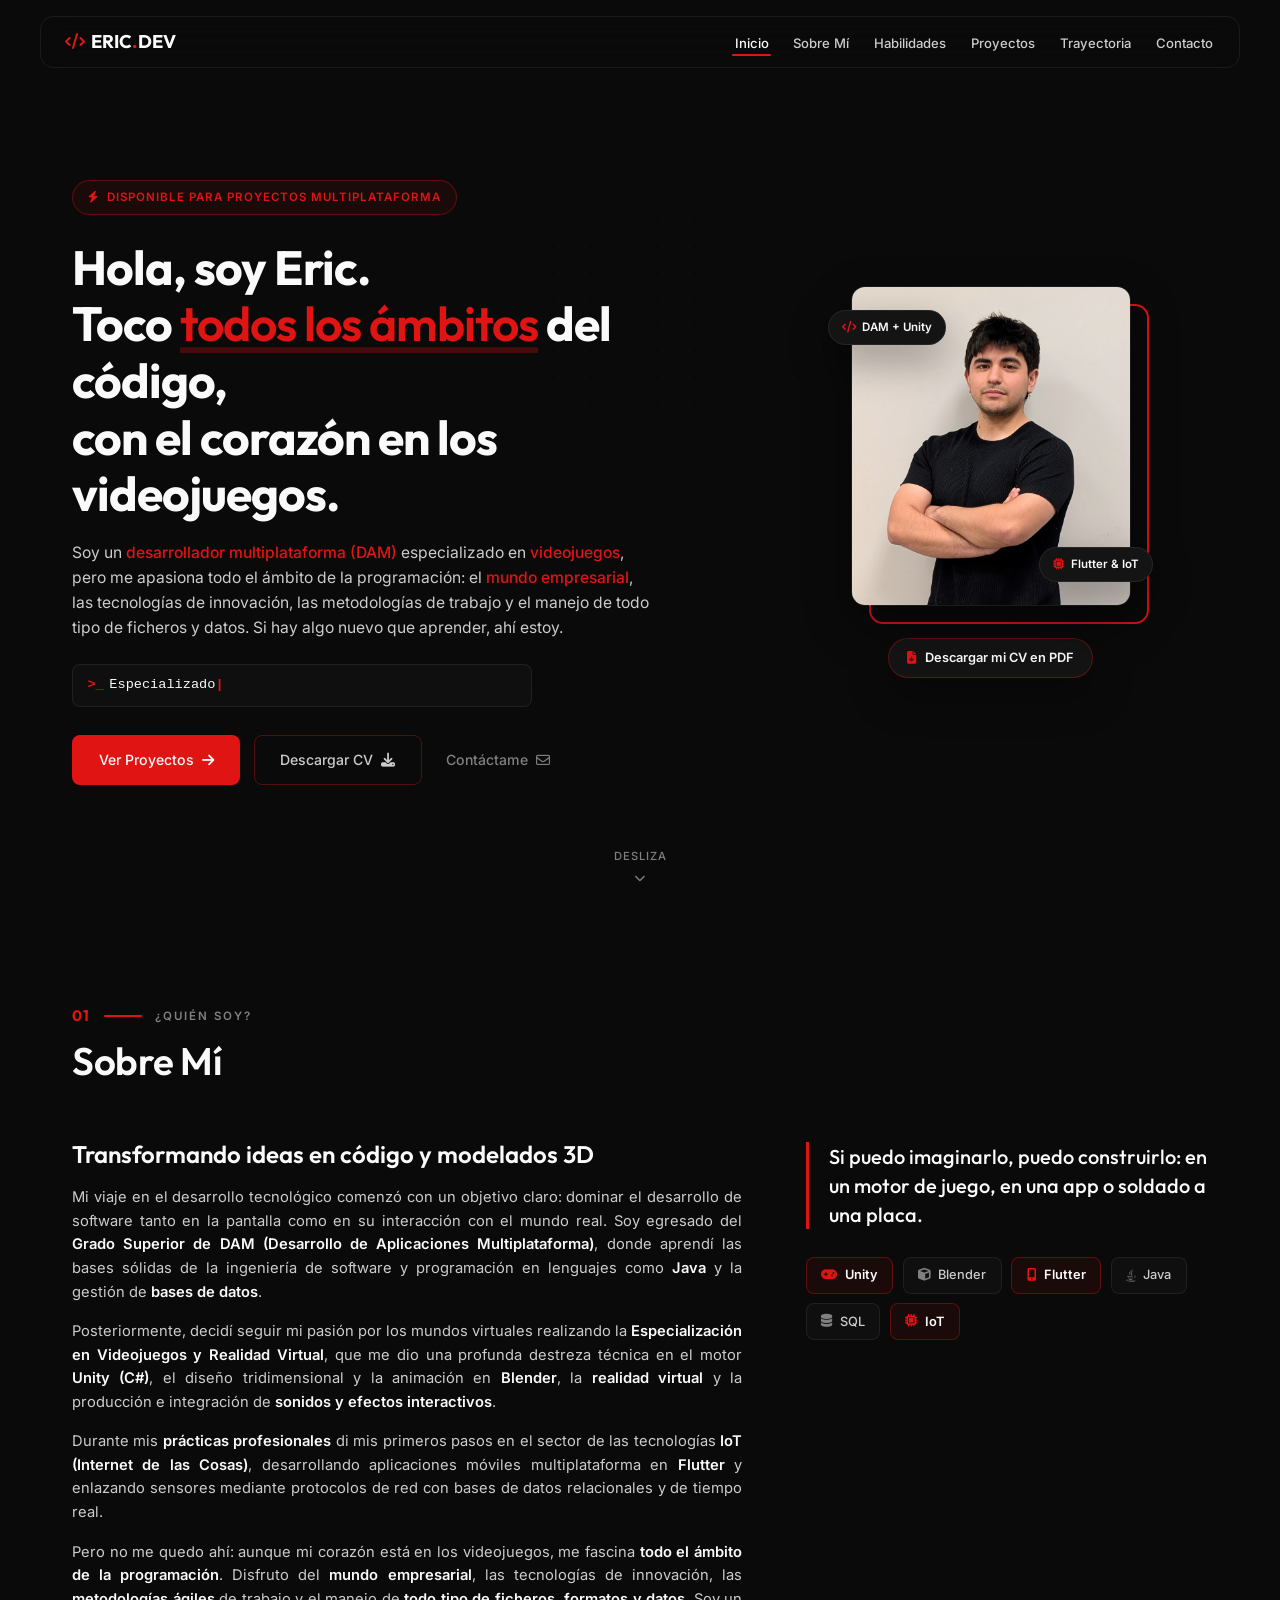
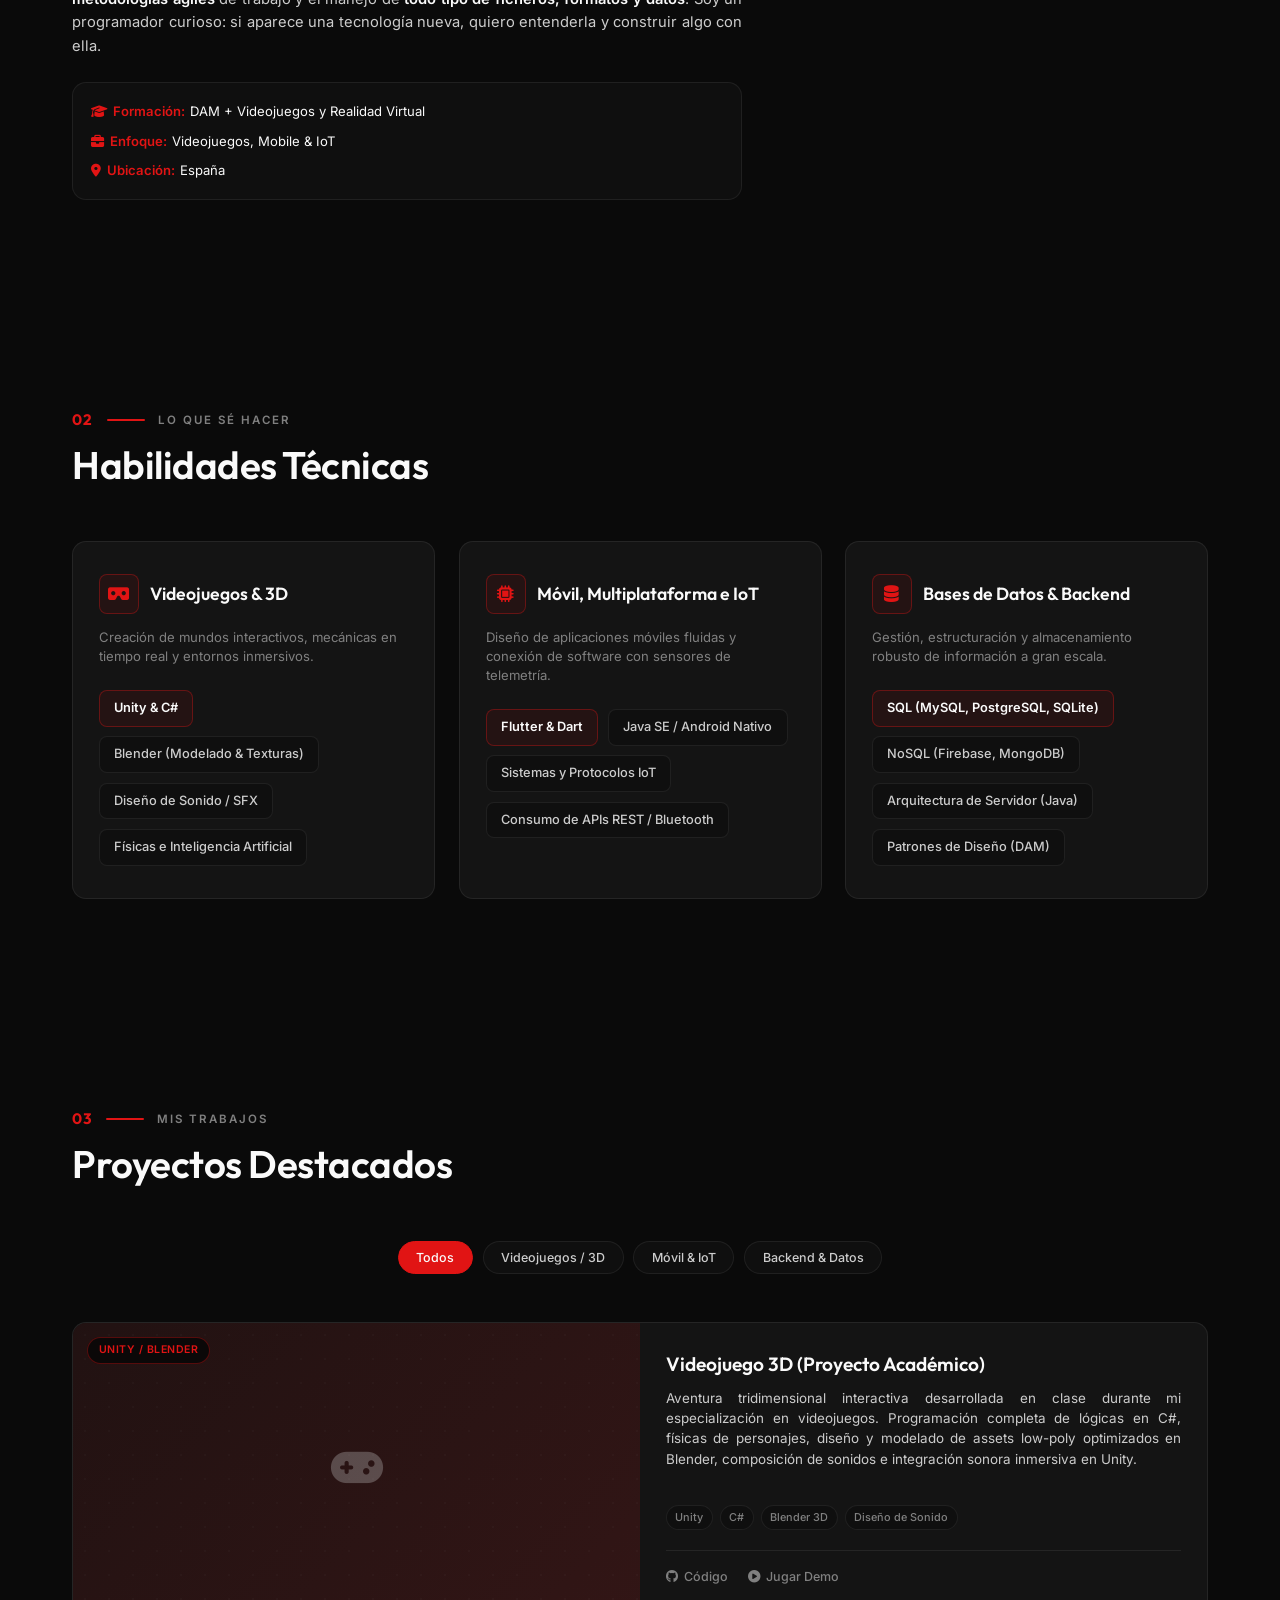
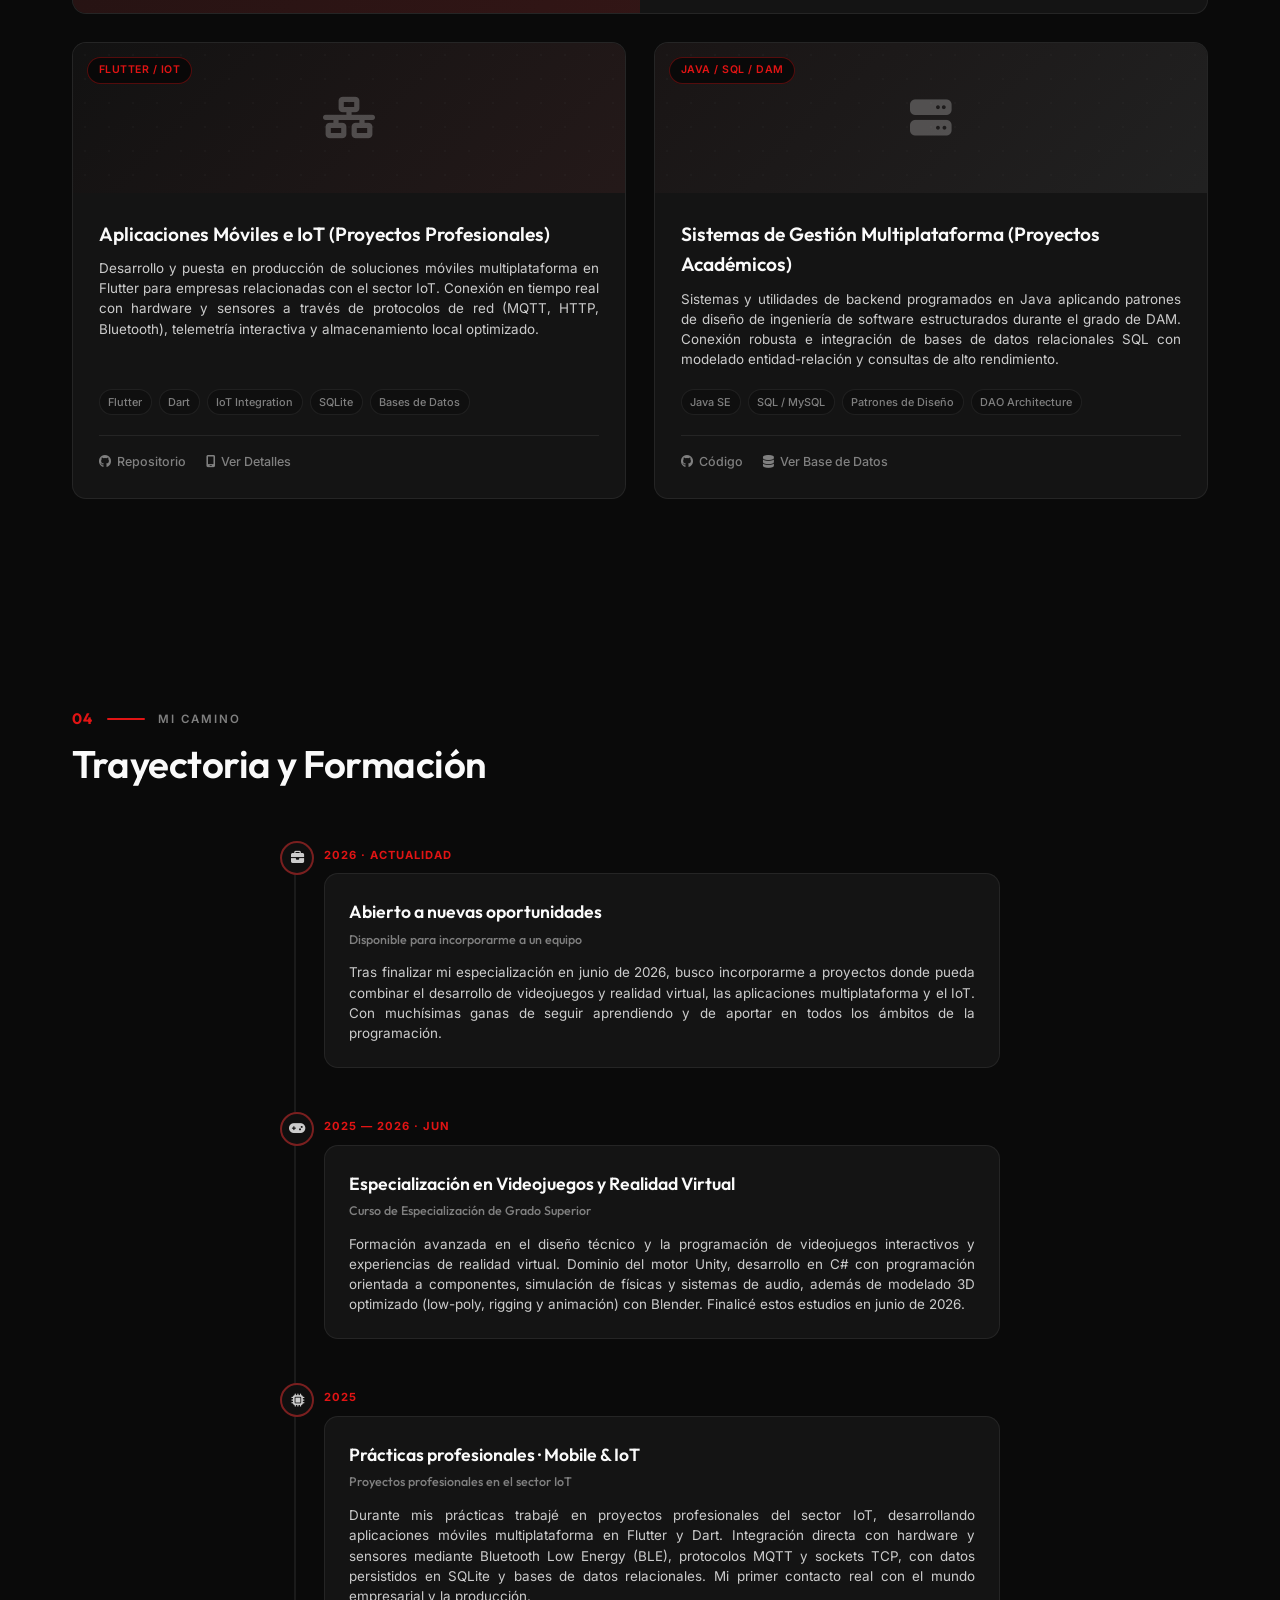
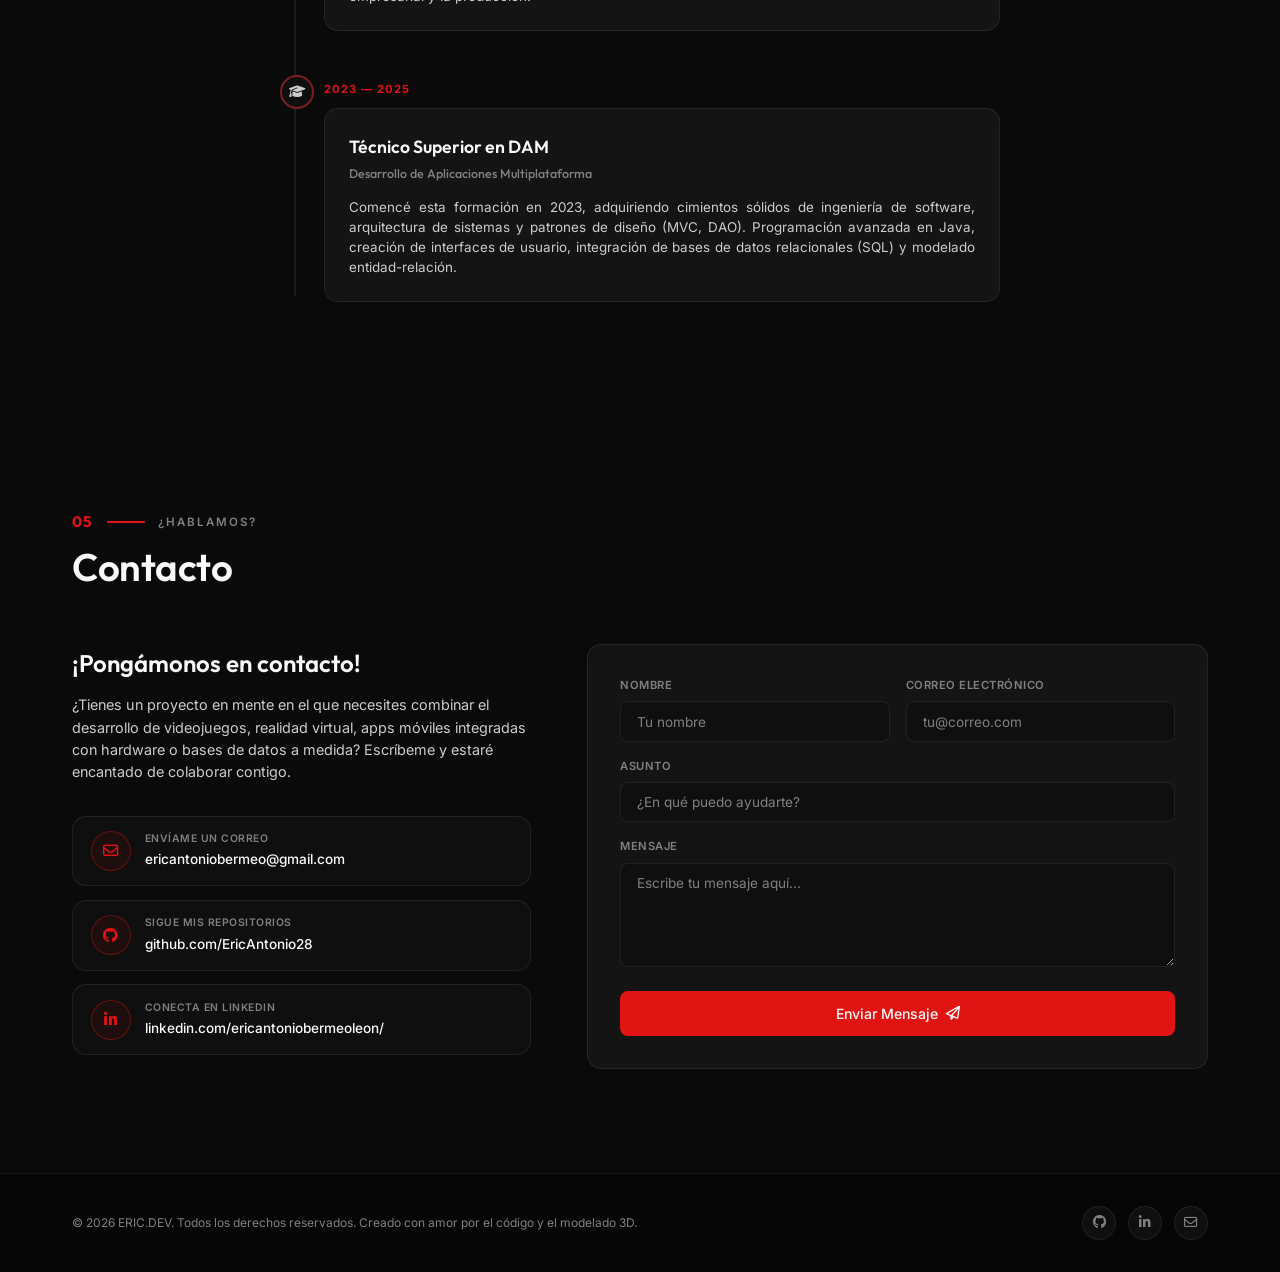
==== commit 8dfb0b69: "mejoras de contexto" ====
--- a/index.html
+++ b/index.html
@@ -128,10 +128,10 @@
                             Mi viaje en el desarrollo tecnológico comenzó con un objetivo claro: dominar el desarrollo de software tanto en la pantalla como en su interacción con el mundo real. Soy egresado del <strong>Grado Superior de DAM (Desarrollo de Aplicaciones Multiplataforma)</strong>, donde aprendí las bases sólidas de la ingeniería de software y programación en lenguajes como <strong>Java</strong> y la gestión de <strong>bases de datos</strong>.
                         </p>
                         <p class="about-text">
-                            Posteriormente, decidí seguir mi pasión por los mundos virtuales realizando la <strong>Especialización en Videojuegos</strong>, lo cual me dio una profunda destreza técnica en el motor <strong>Unity (C#)</strong>, el diseño tridimensional y animación en <strong>Blender</strong>, así como la producción e integración de <strong>sonidos y efectos interactivos</strong>.
+                            Posteriormente, decidí seguir mi pasión por los mundos virtuales realizando la <strong>Especialización en Videojuegos y Realidad Virtual</strong>, que me dio una profunda destreza técnica en el motor <strong>Unity (C#)</strong>, el diseño tridimensional y la animación en <strong>Blender</strong>, la <strong>realidad virtual</strong> y la producción e integración de <strong>sonidos y efectos interactivos</strong>.
                         </p>
                         <p class="about-text">
-                            En el ámbito laboral, he trabajado en el sector de las tecnologías <strong>IoT (Internet de las Cosas)</strong>, desarrollando aplicaciones móviles multiplataforma en <strong>Flutter</strong> para empresas del sector, enlazando sensores mediante protocolos de red con bases de datos relacionales y de tiempo real.
+                            Durante mis <strong>prácticas profesionales</strong> di mis primeros pasos en el sector de las tecnologías <strong>IoT (Internet de las Cosas)</strong>, desarrollando aplicaciones móviles multiplataforma en <strong>Flutter</strong> y enlazando sensores mediante protocolos de red con bases de datos relacionales y de tiempo real.
                         </p>
                         <p class="about-text">
                             Pero no me quedo ahí: aunque mi corazón está en los videojuegos, me fascina <strong>todo el ámbito de la programación</strong>. Disfruto del <strong>mundo empresarial</strong>, las tecnologías de innovación, las <strong>metodologías ágiles</strong> de trabajo y el manejo de <strong>todo tipo de ficheros, formatos y datos</strong>. Soy un programador curioso: si aparece una tecnología nueva, quiero entenderla y construir algo con ella.
@@ -139,7 +139,7 @@
                         <div class="personal-details">
                             <div class="detail-item">
                                 <span class="detail-label"><i class="fa-solid fa-graduation-cap"></i> Formación:</span>
-                                <span class="detail-val">DAM + Especialidad en Videojuegos</span>
+                                <span class="detail-val">DAM + Videojuegos y Realidad Virtual</span>
                             </div>
                             <div class="detail-item">
                                 <span class="detail-label"><i class="fa-solid fa-briefcase"></i> Enfoque:</span>
@@ -341,37 +341,49 @@
 
                 <div class="timeline">
                     <div class="timeline-item">
-                        <div class="timeline-dot"><i class="fa-solid fa-microchip"></i></div>
-                        <span class="timeline-date">2024 — 2026 · Actualidad</span>
+                        <div class="timeline-dot"><i class="fa-solid fa-briefcase"></i></div>
+                        <span class="timeline-date">2026 · Actualidad</span>
                         <div class="timeline-content">
-                            <h3>Desarrollador Mobile & IoT</h3>
-                            <h4>Empresa del Sector IoT / Smart Systems</h4>
+                            <h3>Abierto a nuevas oportunidades</h3>
+                            <h4>Disponible para incorporarme a un equipo</h4>
                             <p>
-                                Encargado del diseño y programación de aplicaciones móviles de alta interactividad utilizando Flutter y Dart. Integración directa con hardware y placas de sensores IoT mediante Bluetooth Low Energy (BLE), protocolos MQTT y sockets TCP. Gestión de flujos de datos asíncronos persistidos en bases de datos SQLite y bases de datos relacionales, consolidando mi trayectoria desde 2024 a 2026.
+                                Tras finalizar mi especialización en junio de 2026, busco incorporarme a proyectos donde pueda combinar el desarrollo de videojuegos y realidad virtual, las aplicaciones multiplataforma y el IoT. Con muchísimas ganas de seguir aprendiendo y de aportar en todos los ámbitos de la programación.
                             </p>
                         </div>
                     </div>
 
                     <div class="timeline-item">
                         <div class="timeline-dot"><i class="fa-solid fa-gamepad"></i></div>
-                        <span class="timeline-date">2024 — 2025</span>
+                        <span class="timeline-date">2025 — 2026 · jun</span>
                         <div class="timeline-content">
-                            <h3>Especialización en Videojuegos</h3>
+                            <h3>Especialización en Videojuegos y Realidad Virtual</h3>
                             <h4>Curso de Especialización de Grado Superior</h4>
                             <p>
-                                Formación avanzada enfocada en el diseño técnico y programación de videojuegos interactivos. Dominio del motor Unity, desarrollo en C# aplicando programación orientada a componentes, simulación de físicas y sistemas de audio. Modelado 3D optimizado para videojuegos (Low-Poly, Rigging y Animación básica) con Blender, comenzando mi inmersión en esta especialidad en 2024.
+                                Formación avanzada en el diseño técnico y la programación de videojuegos interactivos y experiencias de realidad virtual. Dominio del motor Unity, desarrollo en C# con programación orientada a componentes, simulación de físicas y sistemas de audio, además de modelado 3D optimizado (low-poly, rigging y animación) con Blender. Finalicé estos estudios en junio de 2026.
+                            </p>
+                        </div>
+                    </div>
+
+                    <div class="timeline-item">
+                        <div class="timeline-dot"><i class="fa-solid fa-microchip"></i></div>
+                        <span class="timeline-date">2025</span>
+                        <div class="timeline-content">
+                            <h3>Prácticas profesionales · Mobile & IoT</h3>
+                            <h4>Proyectos profesionales en el sector IoT</h4>
+                            <p>
+                                Durante mis prácticas trabajé en proyectos profesionales del sector IoT, desarrollando aplicaciones móviles multiplataforma en Flutter y Dart. Integración directa con hardware y sensores mediante Bluetooth Low Energy (BLE), protocolos MQTT y sockets TCP, con datos persistidos en SQLite y bases de datos relacionales. Mi primer contacto real con el mundo empresarial y la producción.
                             </p>
                         </div>
                     </div>
 
                     <div class="timeline-item">
                         <div class="timeline-dot"><i class="fa-solid fa-graduation-cap"></i></div>
-                        <span class="timeline-date">2022 — 2024</span>
+                        <span class="timeline-date">2023 — 2025</span>
                         <div class="timeline-content">
                             <h3>Técnico Superior en DAM</h3>
                             <h4>Desarrollo de Aplicaciones Multiplataforma</h4>
                             <p>
-                                Adquisición de sólidos cimientos de ingeniería de software, arquitectura de sistemas y patrones de diseño (MVC, DAO). Programación avanzada en Java, creación de interfaces de usuario interactivas, integración de bases de datos relacionales robustas (SQL) y modelado entidad-relación, finalizando mis estudios oficiales a mediados de 2024.
+                                Comencé esta formación en 2023, adquiriendo cimientos sólidos de ingeniería de software, arquitectura de sistemas y patrones de diseño (MVC, DAO). Programación avanzada en Java, creación de interfaces de usuario, integración de bases de datos relacionales (SQL) y modelado entidad-relación.
                             </p>
                         </div>
                     </div>
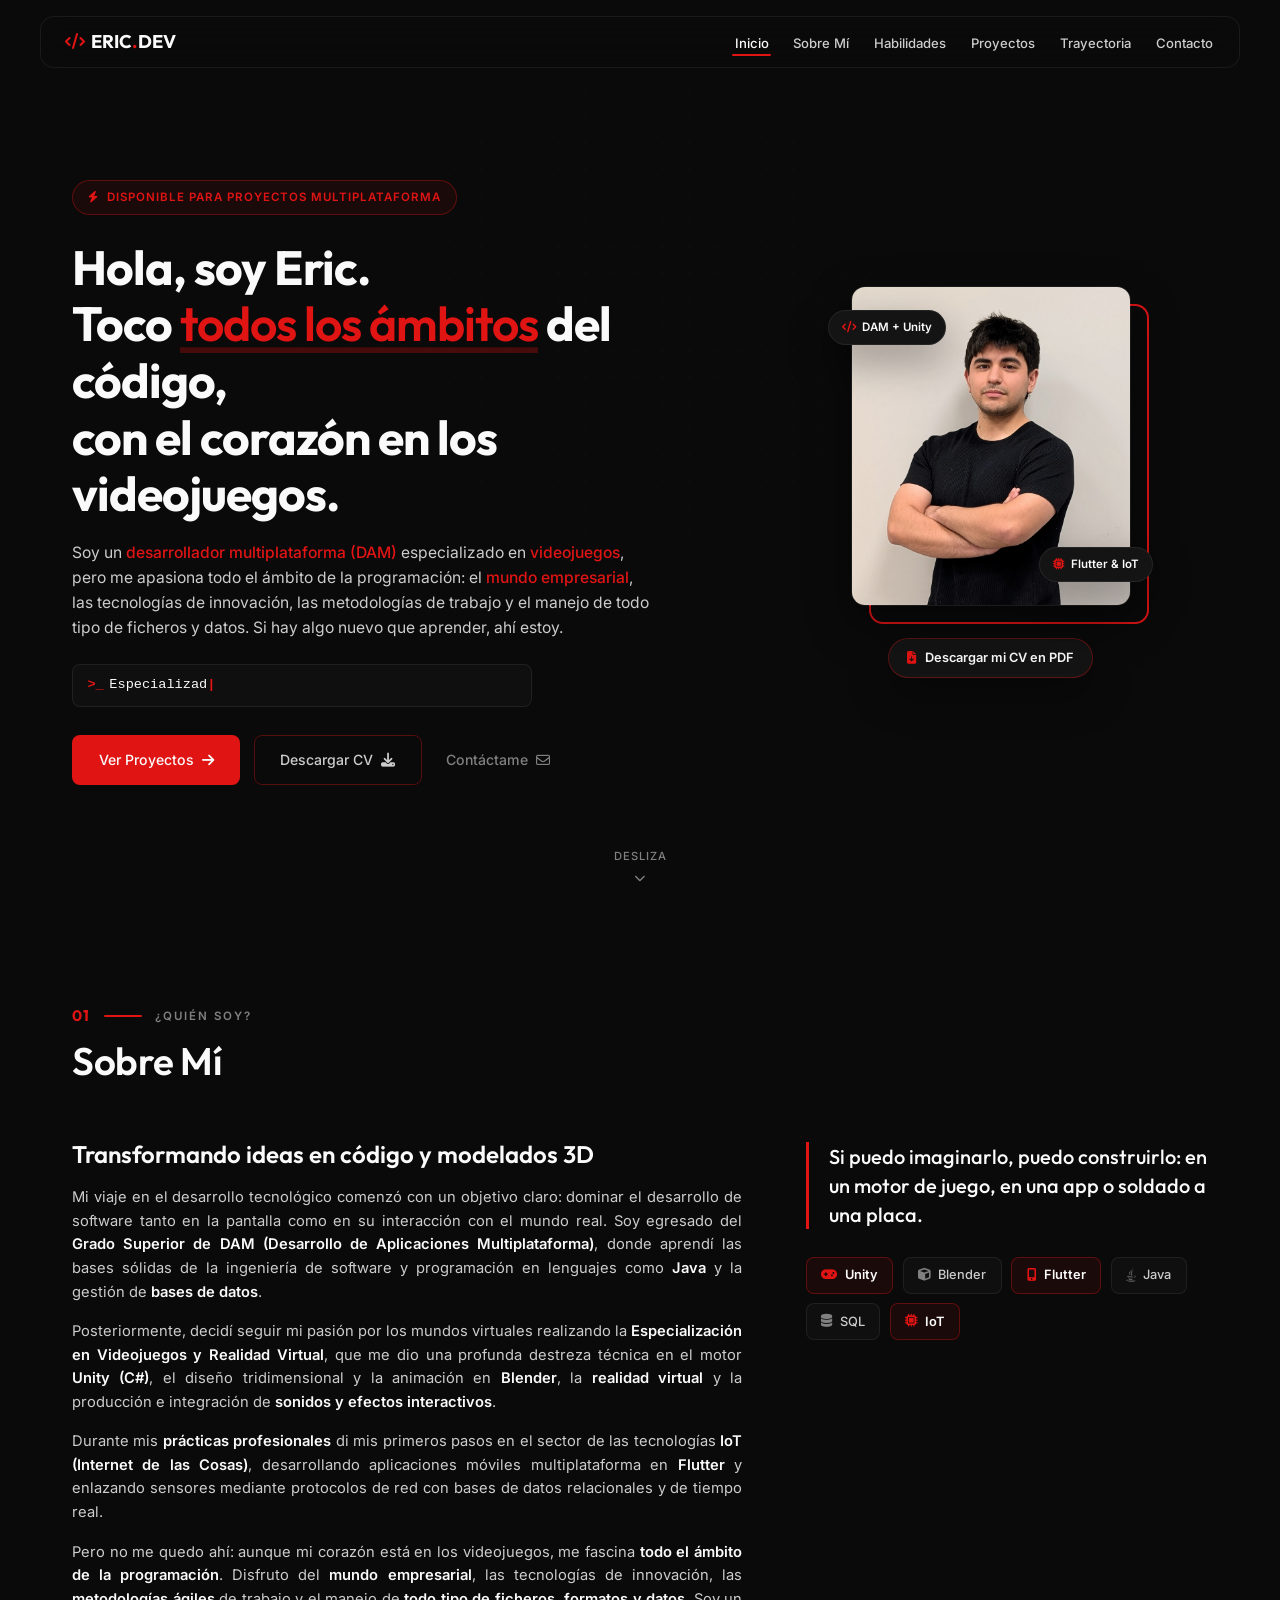
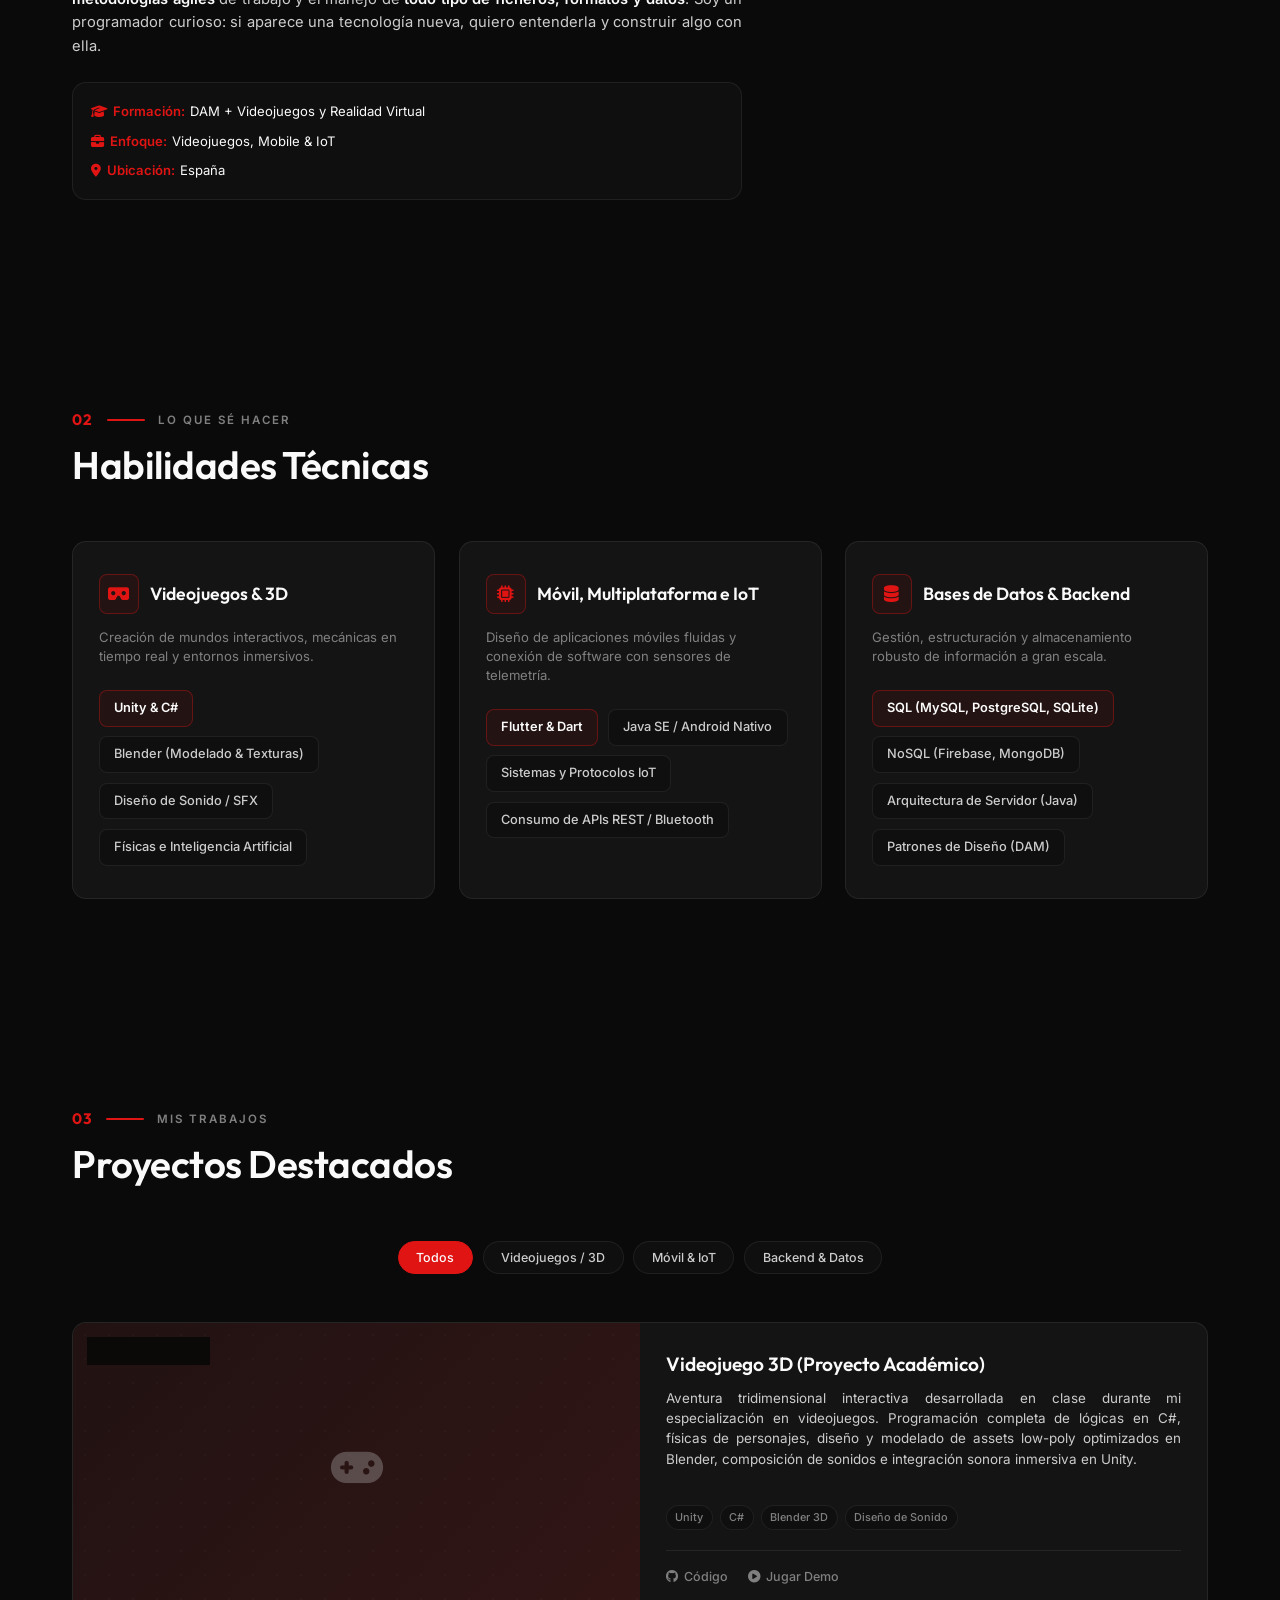
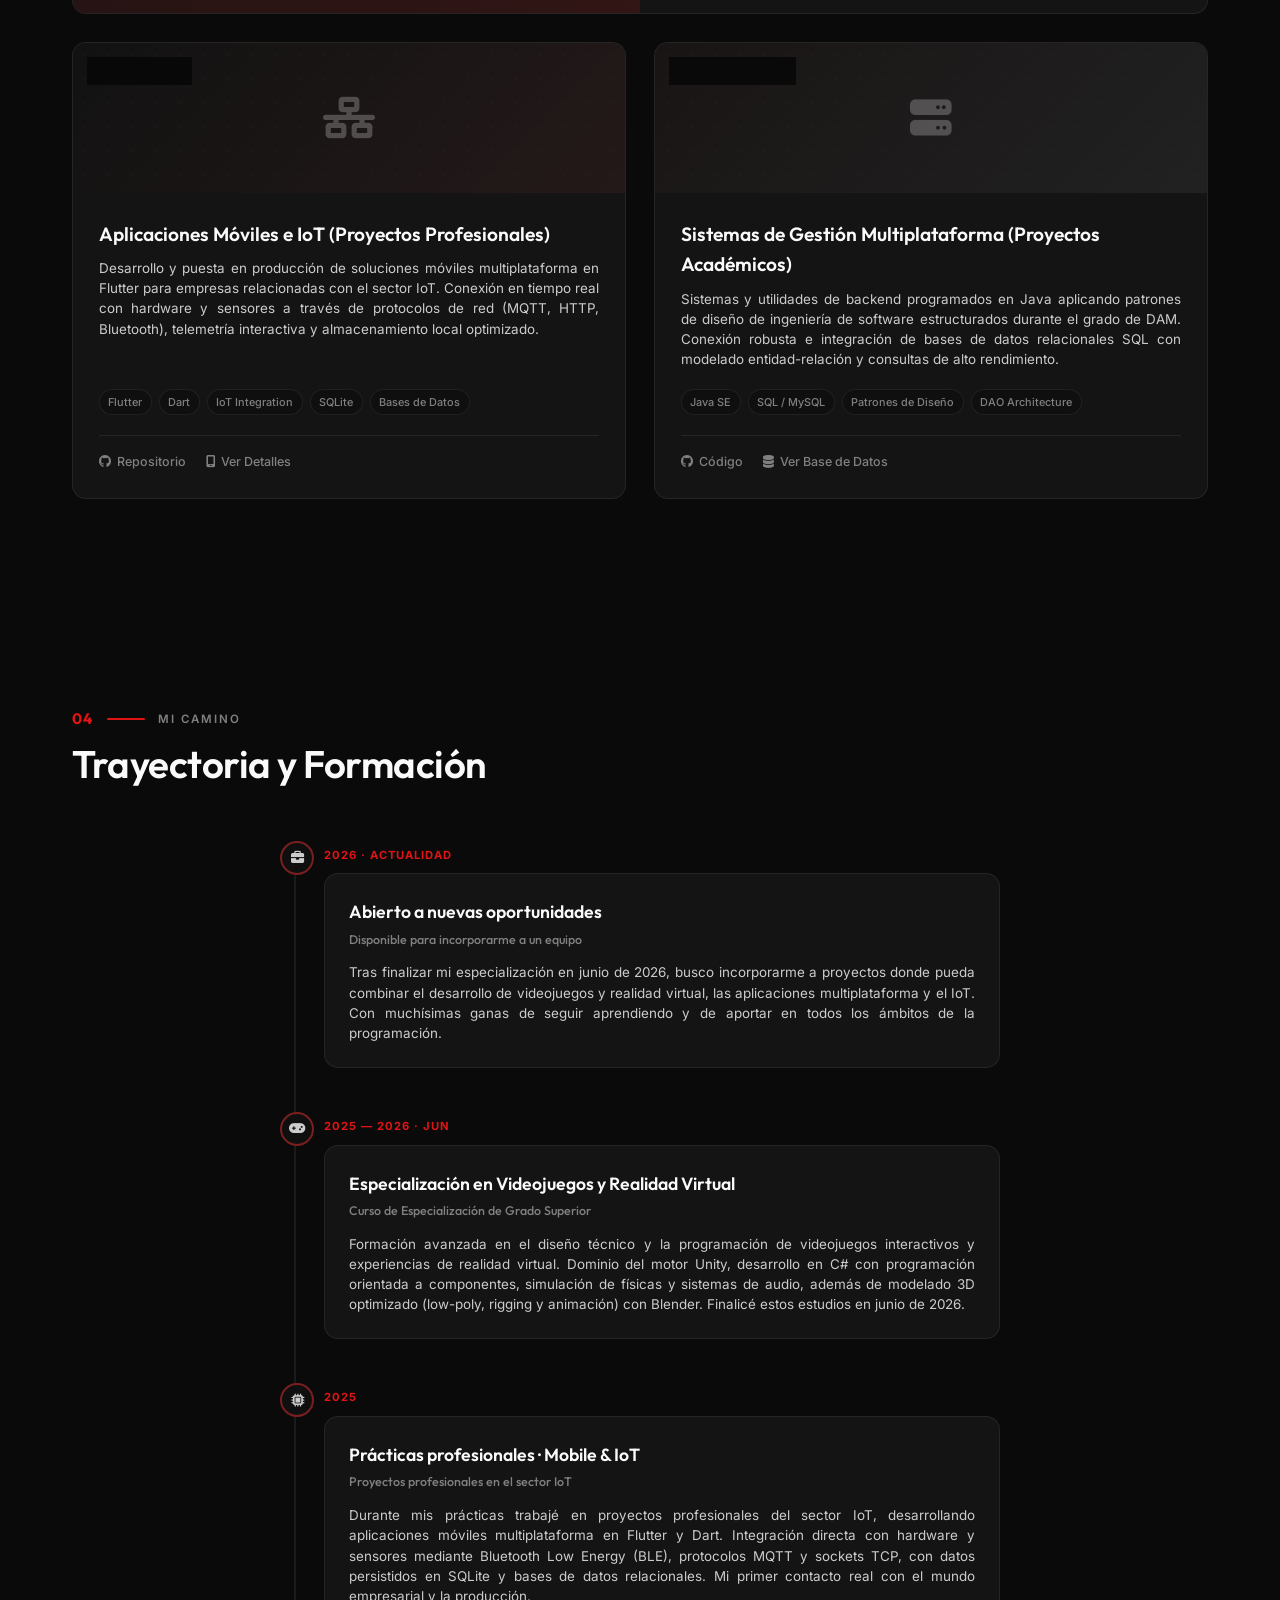
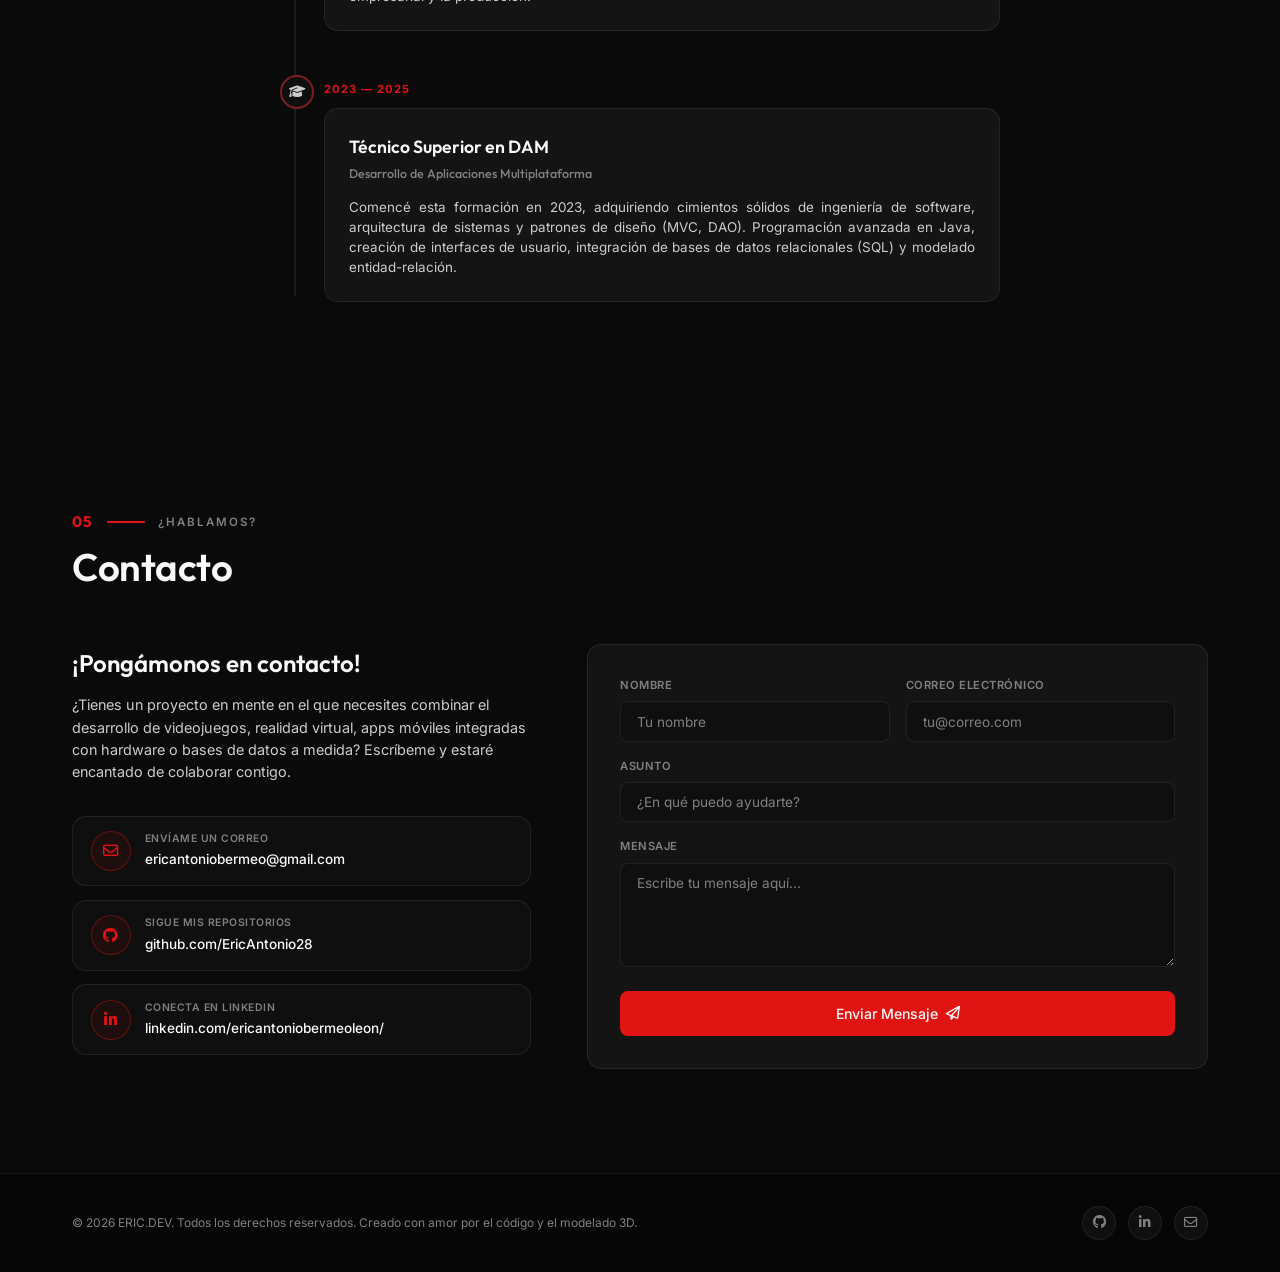
==== commit 57d80006: "mejoras mejoras en lo visual y creacion de nuevo html" ====
--- a/index.html
+++ b/index.html
@@ -11,18 +11,14 @@
     <meta property="og:description" content="Explora mi portafolio: videojuegos en Unity, apps móviles en Flutter, sistemas IoT, bases de datos y backend. Técnico Superior en DAM apasionado por todo el ámbito de la programación.">
     <meta property="og:type" content="website">
 
-    <!-- Activa el estado inicial de las animaciones solo si hay JS (evita parpadeos) -->
     <script>document.documentElement.classList.add('js');</script>
 
-    <!-- Google Fonts: Outfit (títulos) e Inter (cuerpo) -->
     <link rel="preconnect" href="https://fonts.googleapis.com">
     <link rel="preconnect" href="https://fonts.gstatic.com" crossorigin>
     <link href="https://fonts.googleapis.com/css2?family=Inter:wght@300;400;500;600;700&family=Outfit:wght@400;500;600;700;800&display=swap" rel="stylesheet">
 
-    <!-- FontAwesome para iconos modernos -->
     <link rel="stylesheet" href="https://cdnjs.cloudflare.com/ajax/libs/font-awesome/6.4.0/css/all.min.css">
 
-    <!-- Estilos personalizados -->
     <link rel="stylesheet" href="style.css">
 </head>
 <body>
@@ -267,7 +263,7 @@
                             </div>
                             <div class="project-links">
                                 <a href="#" class="project-link"><i class="fa-brands fa-github"></i> Código</a>
-                                <a href="#" class="project-link"><i class="fa-solid fa-circle-play"></i> Jugar Demo</a>
+                                <a href="proyecto-c3party.html" class="project-link"><i class="fa-solid fa-circle-play"></i> Jugar Demo</a>
                             </div>
                         </div>
                     </div>
@@ -436,6 +432,8 @@
 
                     <div class="contact-form-panel reveal reveal-right reveal-delay-1">
                         <form id="contact-form" class="contact-form">
+                            <input type="hidden" name="access_key" value="aecaaa96-3ac0-4c28-83d8-15c62745bcee">
+                            <input type="checkbox" name="botcheck" style="display:none" tabindex="-1" autocomplete="off">
                             <div class="form-row-2">
                                 <div class="form-group">
                                     <label for="name">Nombre</label>
--- a/style.css
+++ b/style.css
@@ -1344,3 +1344,65 @@
 
     .avatar-frame-wrap { width: 240px; height: 280px; }
 }
+
+/* ---------- Página de detalle de proyecto ---------- */
+
+.project-detail-hero { padding-top: 9rem; }
+
+.back-link {
+    display: inline-flex;
+    align-items: center;
+    gap: 0.5rem;
+    font-size: 0.82rem;
+    font-weight: 500;
+    color: var(--color-text-muted);
+    margin-bottom: 2rem;
+    transition: var(--transition-smooth);
+}
+
+.back-link:hover { color: var(--color-primary); }
+
+.detail-intro {
+    font-size: 1.02rem;
+    color: var(--color-text-silver);
+    max-width: 720px;
+    margin-bottom: 1.75rem;
+    line-height: 1.7;
+}
+
+.detail-intro strong { color: var(--color-text-white); font-weight: 600; }
+
+.detail-tags { margin-bottom: 2.25rem; }
+
+.role-grid { grid-template-columns: repeat(2, 1fr); }
+
+.role-note {
+    margin-top: 2.5rem;
+    font-size: 0.85rem;
+    color: var(--color-text-muted);
+    display: flex;
+    align-items: center;
+    gap: 0.55rem;
+}
+
+.role-note i { color: var(--color-primary); }
+
+.final-cta-box {
+    text-align: center;
+    background: var(--color-bg-card);
+    border: 1px solid var(--color-border);
+    border-radius: var(--radius);
+    padding: 3.5rem 2rem;
+    box-shadow: var(--shadow-card);
+}
+
+.final-cta-box .section-title { margin-bottom: 0.6rem; }
+
+.final-cta-box p {
+    color: var(--color-text-muted);
+    margin-bottom: 1.75rem;
+}
+
+@media (max-width: 580px) {
+    .role-grid { grid-template-columns: 1fr; }
+}
